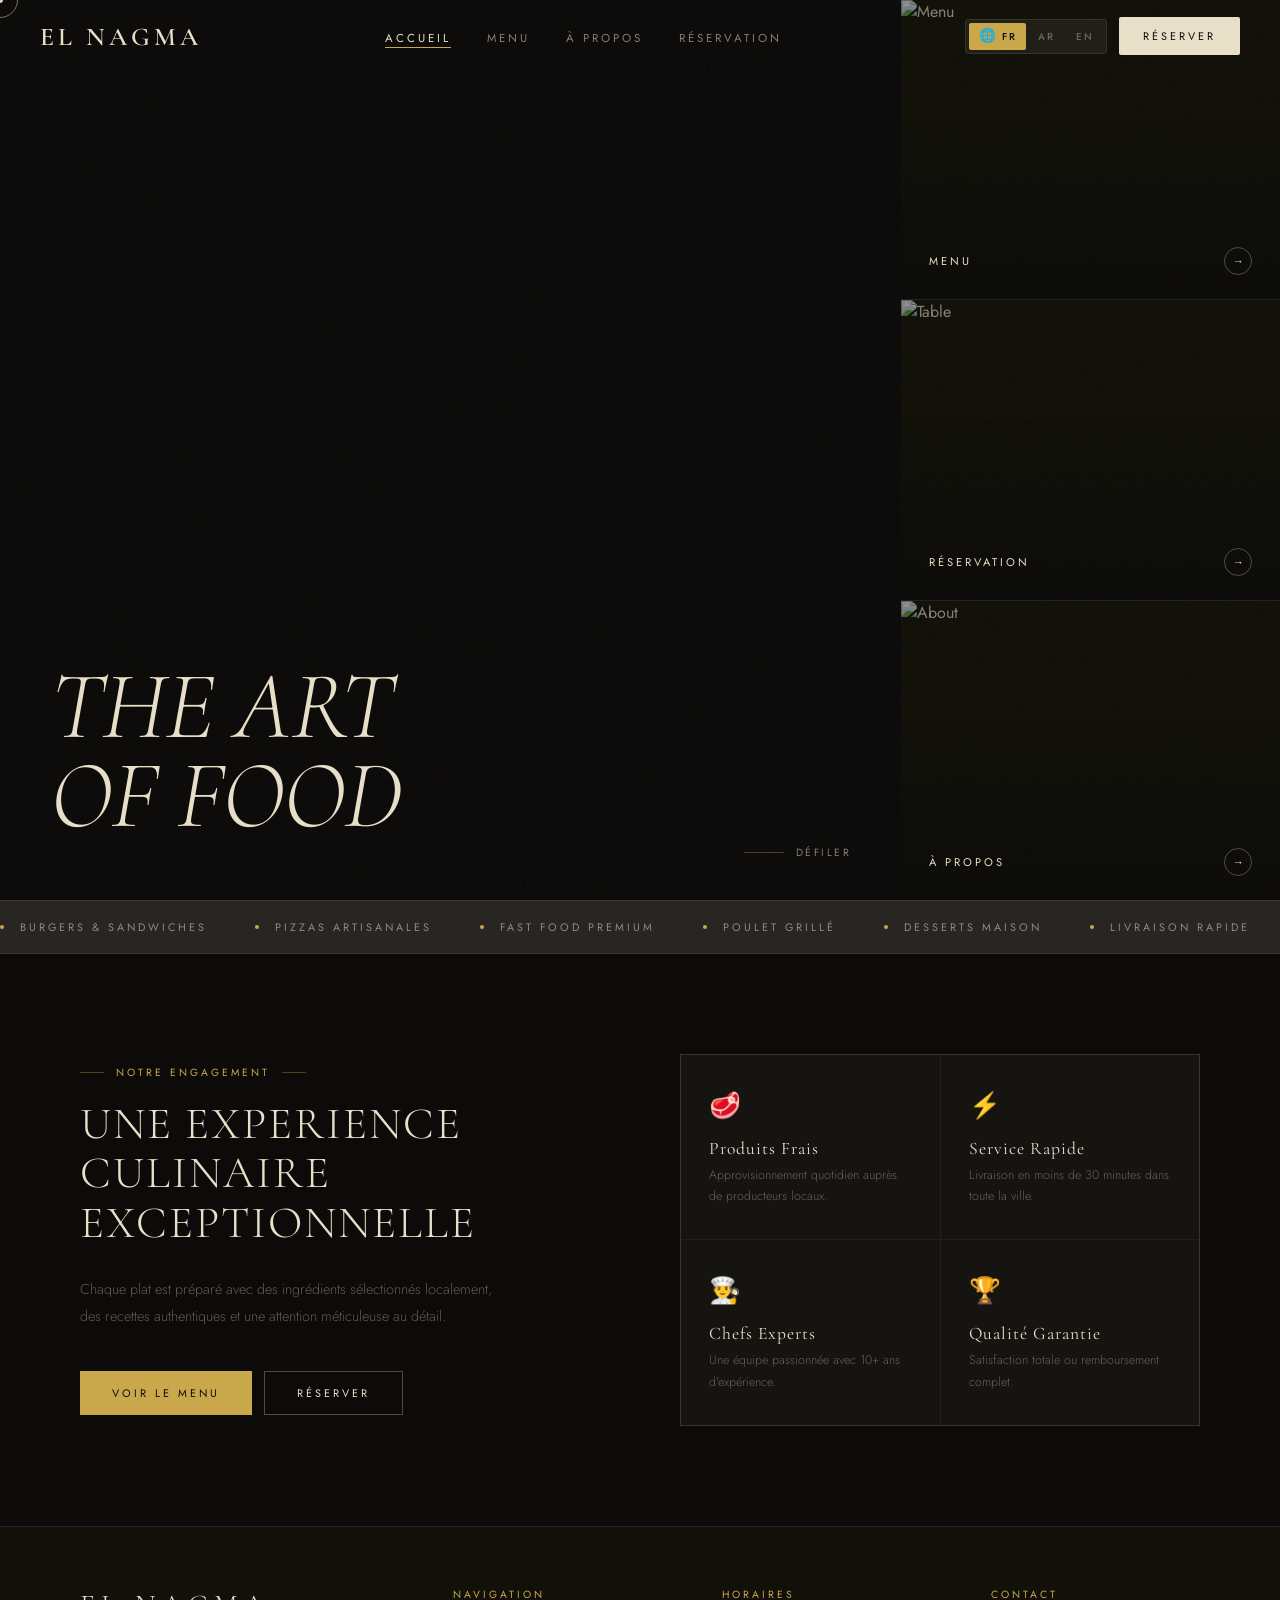
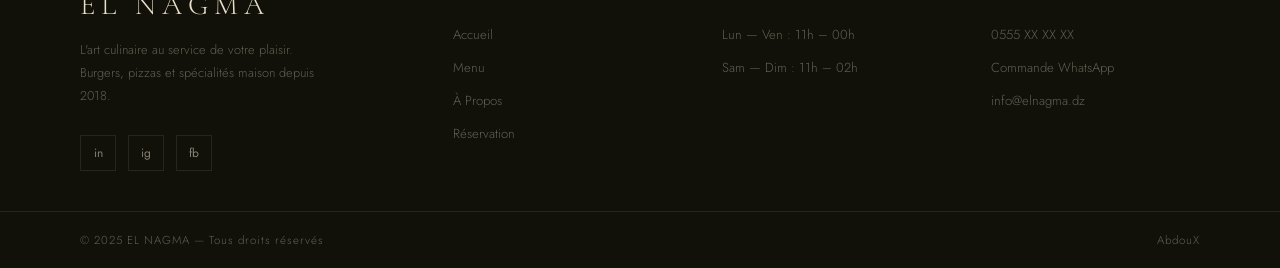
==== index.html @ e93bf267 "update name" ====
<!DOCTYPE html>
<html lang="fr" dir="ltr">
<head>
<meta charset="UTF-8">
<meta name="viewport" content="width=device-width, initial-scale=1.0">
<title>EL NAGMA — Restaurant</title>
<link rel="preconnect" href="https://fonts.googleapis.com">
<link href="https://fonts.googleapis.com/css2?family=Cormorant+Garamond:ital,wght@0,300;0,400;0,600;0,700;1,300;1,400&family=Jost:wght@200;300;400;500&family=Noto+Naskh+Arabic:wght@400;500;600;700&display=swap" rel="stylesheet">
<style>
:root {
  --bg: #0c0b0a;
  --bg2: #111009;
  --card: #161410;
  --cream: #e8dfc8;
  --cream-dim: rgba(232,223,200,0.55);
  --cream-faint: rgba(232,223,200,0.12);
  --gold: #c9a84c;
  --gold-dim: rgba(201,168,76,0.35);
  --gray: rgba(232,223,200,0.38);
  --border: rgba(232,223,200,0.1);
  --font-display: 'Cormorant Garamond', serif;
  --font-body: 'Jost', sans-serif;
  --font-ar: 'Noto Naskh Arabic', serif;
  --nav-h: 72px;
  --ease: cubic-bezier(0.16,1,0.3,1);
}

*, *::before, *::after { box-sizing: border-box; margin: 0; padding: 0; }
html { scroll-behavior: smooth; }
body {
  font-family: var(--font-body);
  background: var(--bg);
  color: var(--cream);
  min-height: 100vh;
  overflow-x: hidden;
  cursor: none;
  transition: font-family 0.2s;
}
body.ar {
  font-family: var(--font-ar);
  direction: rtl;
}
body.ar .nav-logo,
body.ar .home-hero-title,
body.ar .home-features-title,
body.ar .menu-hero-title-overlay,
body.ar .about-hero-title-overlay,
body.ar .reservation-left-title,
body.ar .about-story-full-title,
body.ar .menu-section-title-text,
body.ar .reservation-form-title-text,
body.ar .form-success-title,
body.ar .footer-brand-name { font-family: var(--font-ar); letter-spacing: 0 !important; }
body.ar .home-features-grid,
body.ar .about-story-grid,
body.ar .reservation-info { direction: rtl; }
body.ar .home-hero-title { left: auto; right: 50px; }
body.ar .menu-hero-title-overlay { left: auto; right: 50px; }
body.ar .about-hero-title-overlay { left: auto; right: 50px; }
body.ar .reservation-left-title { left: auto; right: 50px; }
body.ar .home-scroll-indicator { right: auto; left: 50px; }
body.ar .form-submit { align-self: flex-end; }
body.ar .section-label { flex-direction: row-reverse; }
body.ar .nav-links { flex-direction: row-reverse; }
body.ar .footer { direction: rtl; }
body.ar .about-collage-img1 { right: auto; left: 0; }
body.ar .about-collage-img2 { left: auto; right: 0; }
body.ar .menu-item-header { flex-direction: row-reverse; }
body.ar .menu-item-dots { order: 0; }
body.ar input, body.ar select, body.ar textarea { text-align: right; direction: rtl; }
body.ar .form-select { background-position: left 16px center; padding-left: 40px; padding-right: 18px; }
body.ar .home-hero-tile-label { flex-direction: row-reverse; }
body.ar .res-info-item { text-align: right; }
body.ar .footer-col-links { align-items: flex-end; }
body.ar .about-stat { direction: rtl; }

a { text-decoration: none; color: inherit; }
button { cursor: none; font-family: inherit; border: none; background: none; }
img { display: block; max-width: 100%; }
input, select, textarea { font-family: inherit; }

/* ---- CURSOR ---- */
.cursor-ring, .cursor-dot {
  position: fixed; pointer-events: none; z-index: 9999;
  mix-blend-mode: difference;
}
.cursor-dot {
  width: 6px; height: 6px;
  background: var(--cream); border-radius: 50%;
  transform: translate(-50%,-50%);
}
.cursor-ring-el {
  width: 36px; height: 36px;
  border: 1px solid rgba(232,223,200,0.5);
  border-radius: 50%;
  transform: translate(-50%,-50%);
  transition: width .3s var(--ease), height .3s var(--ease);
}

/* ---- NOISE ---- */
body::before {
  content:''; position:fixed; inset:0; pointer-events:none; z-index:1; opacity:.45;
  background-image:url("data:image/svg+xml,%3Csvg viewBox='0 0 256 256' xmlns='http://www.w3.org/2000/svg'%3E%3Cfilter id='n'%3E%3CfeTurbulence type='fractalNoise' baseFrequency='0.9' numOctaves='4' stitchTiles='stitch'/%3E%3C/filter%3E%3Crect width='100%25' height='100%25' filter='url(%23n)' opacity='0.04'/%3E%3C/svg%3E");
}

/* =============================================
   LANGUAGE SWITCHER
============================================= */
.lang-switcher {
  display: flex;
  align-items: center;
  gap: 2px;
  background: rgba(232,223,200,0.07);
  border: 1px solid var(--border);
  border-radius: 4px;
  padding: 3px;
  flex-shrink: 0;
}
.lang-btn {
  font-size: 0.62rem;
  font-weight: 500;
  letter-spacing: 1.5px;
  text-transform: uppercase;
  color: var(--gray);
  padding: 6px 10px;
  border-radius: 2px;
  transition: background 0.2s, color 0.2s;
  cursor: none;
  font-family: var(--font-body) !important;
  display: flex; align-items: center; gap: 5px;
}
.lang-btn.active {
  background: var(--gold);
  color: var(--bg);
}
.lang-btn:hover:not(.active) {
  color: var(--cream);
  background: rgba(232,223,200,0.08);
}
.lang-globe {
  font-size: 0.85rem;
  line-height: 1;
}

/* =============================================
   NAV
============================================= */
.nav {
  position: fixed; top:0; left:0; right:0;
  height: var(--nav-h);
  display: flex; align-items: center; justify-content: space-between;
  padding: 0 40px;
  z-index: 500;
  gap: 16px;
  transition: background .4s, border-color .4s;
}
.nav.scrolled {
  background: rgba(12,11,10,0.96);
  backdrop-filter: blur(20px);
  border-bottom: 1px solid var(--border);
}
.nav-logo {
  font-family: var(--font-display);
  font-size: 1.6rem; font-weight: 600;
  letter-spacing: 4px; text-transform: uppercase;
  color: var(--cream); flex-shrink: 0;
}
.nav-center {
  display: flex; align-items: center;
  gap: 36px; flex: 1; justify-content: center;
}
.nav-links {
  display: flex; align-items: center; gap: 36px;
  list-style: none;
}
.nav-links a {
  font-size: 0.72rem; font-weight: 400;
  letter-spacing: 3px; text-transform: uppercase;
  color: var(--cream-dim);
  transition: color .3s;
  position: relative; padding-bottom: 2px;
}
.nav-links a::after {
  content:''; position:absolute; bottom:0; left:0;
  width:0; height:1px; background:var(--gold);
  transition: width .3s var(--ease);
}
.nav-links a:hover, .nav-links a.active { color: var(--cream); }
.nav-links a:hover::after, .nav-links a.active::after { width: 100%; }
.nav-right { display: flex; align-items: center; gap: 12px; flex-shrink: 0; }
.nav-cta {
  font-size: 0.68rem; font-weight: 400;
  letter-spacing: 3px; text-transform: uppercase;
  color: var(--bg); background: var(--cream);
  padding: 11px 24px; border-radius: 2px;
  transition: background .3s, color .3s;
  white-space: nowrap;
}
.nav-cta:hover { background: var(--gold); color: var(--bg); }
.nav-burger {
  display: none; flex-direction: column; gap: 5px;
  cursor: none; padding: 4px;
}
.nav-burger span {
  display: block; width: 24px; height: 1px;
  background: var(--cream); transition: all .3s var(--ease);
}

/* =============================================
   MENU OVERLAY
============================================= */
.menu-overlay {
  position: fixed; inset: 0;
  background: var(--bg2);
  z-index: 800;
  display: flex; flex-direction: column;
  align-items: center; justify-content: center;
  opacity: 0; pointer-events: none;
  transition: opacity .4s;
}
.menu-overlay.open { opacity: 1; pointer-events: all; }
.menu-overlay-close {
  position: absolute; top: 24px; left: 32px;
  font-size: 0.7rem; letter-spacing: 3px; text-transform: uppercase;
  color: var(--cream-dim); display: flex; align-items: center; gap: 10px;
  cursor: none;
}
body.ar .menu-overlay-close { left: auto; right: 32px; flex-direction: row-reverse; }
.menu-overlay-close::before { content: '✕'; font-size: 1rem; color: var(--cream); }
.overlay-lang-wrap {
  position: absolute; top: 24px; right: 32px;
}
body.ar .overlay-lang-wrap { right: auto; left: 180px; }
.menu-overlay-divider {
  width: 40px; height: 1px;
  background: var(--gold-dim); margin: 20px 0;
}
.menu-overlay-links {
  list-style: none; text-align: center;
  display: flex; flex-direction: column; gap: 4px;
}
.menu-overlay-links a {
  font-family: var(--font-display);
  font-size: clamp(2.2rem, 5vw, 4rem);
  font-weight: 300; letter-spacing: 4px;
  text-transform: uppercase; color: var(--cream-dim);
  transition: color .3s, letter-spacing .3s; display: block; line-height: 1.15;
}
body.ar .menu-overlay-links a { font-family: var(--font-ar); letter-spacing: 0; }
.menu-overlay-links a:hover { color: var(--cream); letter-spacing: 6px; }
body.ar .menu-overlay-links a:hover { letter-spacing: 0; }

/* =============================================
   PAGE SYSTEM
============================================= */
.page { display: none; min-height: 100vh; }
.page.active { display: block; }
.page-transition {
  position: fixed; inset: 0; background: var(--bg);
  z-index: 700; transform: scaleY(0);
  transform-origin: top; pointer-events: none;
}
.page-transition.enter { animation: transIn .4s var(--ease) forwards; }
.page-transition.leave { animation: transOut .4s var(--ease) forwards; }
@keyframes transIn { from{transform:scaleY(0);transform-origin:top} to{transform:scaleY(1);transform-origin:top} }
@keyframes transOut { from{transform:scaleY(1);transform-origin:bottom} to{transform:scaleY(0);transform-origin:bottom} }

/* =============================================
   SHARED
============================================= */
.section-label {
  display: flex; align-items: center; gap: 12px;
  font-size: 0.65rem; letter-spacing: 3px;
  text-transform: uppercase; color: var(--gold);
}
body.ar .section-label { letter-spacing: 0; }
.section-label::before, .section-label::after {
  content: ''; width: 24px; height: 1px; background: var(--gold-dim);
}
.btn-ghost {
  display: inline-block; font-size: 0.68rem; font-weight: 400;
  letter-spacing: 3px; text-transform: uppercase;
  color: var(--cream); padding: 13px 32px;
  border: 1px solid rgba(232,223,200,0.3);
  transition: background .3s, border-color .3s; cursor: none;
}
body.ar .btn-ghost { letter-spacing: 0; }
.btn-ghost:hover { background: rgba(232,223,200,0.07); border-color: rgba(232,223,200,0.6); }
.btn-gold {
  display: inline-block; font-size: 0.68rem; font-weight: 400;
  letter-spacing: 3px; text-transform: uppercase;
  color: var(--bg); padding: 13px 32px;
  background: var(--gold); transition: background .3s; cursor: none;
}
body.ar .btn-gold { letter-spacing: 0; }
.btn-gold:hover { background: #d4b055; }
.menu-diamond {
  width: 8px; height: 8px;
  background: var(--gold-dim); transform: rotate(45deg); flex-shrink: 0;
}
.reveal { opacity:0; transform:translateY(40px); transition:opacity .8s var(--ease), transform .8s var(--ease); }
.reveal.visible { opacity:1; transform:translateY(0); }
.reveal-delay-1 { transition-delay:.1s; }
.reveal-delay-2 { transition-delay:.2s; }

/* =============================================
   HOME
============================================= */
.home-hero {
  display: grid; grid-template-columns: 1fr .42fr;
  min-height: 100vh; overflow: hidden;
}
body.ar .home-hero { direction: rtl; }
.home-hero-left { position: relative; overflow: hidden; }
.home-hero-img {
  width:100%; height:100%; object-fit:cover;
  transform:scale(1.06);
  animation:heroZoom 10s ease-in-out infinite alternate;
}
@keyframes heroZoom { from{transform:scale(1.06)} to{transform:scale(1.12)} }
.home-hero-left-overlay {
  position:absolute; inset:0;
  background:linear-gradient(to right,rgba(12,11,10,.15) 0%,rgba(12,11,10,.55) 100%);
}
body.ar .home-hero-left-overlay {
  background:linear-gradient(to left,rgba(12,11,10,.15) 0%,rgba(12,11,10,.55) 100%);
}
.home-hero-title {
  position:absolute; bottom:60px; left:50px;
  font-family:var(--font-display);
  font-size:clamp(3.5rem,7.5vw,7rem);
  font-weight:300; line-height:.92;
  letter-spacing:-1px; text-transform:uppercase; color:var(--cream);
  font-style:italic;
}
.home-scroll-indicator {
  position:absolute; bottom:40px; right:50px;
  display:flex; align-items:center; gap:12px;
  font-size:.65rem; letter-spacing:2.5px; text-transform:uppercase; color:var(--cream-dim);
}
.home-scroll-line {
  width:40px; height:1px; background:var(--gold-dim);
  position:relative; overflow:hidden;
}
.home-scroll-line::after {
  content:''; position:absolute; left:-100%; top:0;
  width:100%; height:100%; background:var(--gold);
  animation:scrollLine 2s ease-in-out infinite;
}
@keyframes scrollLine { from{left:-100%} to{left:100%} }
.home-hero-right {
  background:var(--bg2);
  display:grid; grid-template-rows:1fr 1fr 1fr;
  gap:1px; background-color:var(--border);
}
.home-hero-tile {
  background:var(--bg2); position:relative; overflow:hidden;
  cursor:none; display:flex; align-items:flex-end; padding:24px 28px;
}
.home-hero-tile img {
  position:absolute; inset:0; width:100%; height:100%; object-fit:cover;
  transition:transform .7s var(--ease), opacity .4s; opacity:.55;
}
.home-hero-tile:hover img { transform:scale(1.07); opacity:.75; }
.home-hero-tile-label {
  position:relative; z-index:2;
  display:flex; align-items:center; justify-content:space-between; width:100%;
}
.home-hero-tile-name {
  font-size:.7rem; font-weight:400; letter-spacing:3px;
  text-transform:uppercase; color:var(--cream);
}
body.ar .home-hero-tile-name { letter-spacing:0; }
.home-hero-tile-arrow {
  width:28px; height:28px; border:1px solid rgba(232,223,200,.3);
  border-radius:50%; display:flex; align-items:center; justify-content:center;
  font-size:.7rem; color:var(--cream); transition:background .3s, border-color .3s;
}
.home-hero-tile:hover .home-hero-tile-arrow { background:var(--gold); border-color:var(--gold); color:var(--bg); }
.home-hero-tile::before {
  content:''; position:absolute; inset:0;
  background:linear-gradient(to top,rgba(12,11,10,.8) 0%,transparent 60%); z-index:1;
}
.marquee-wrap {
  background:var(--cream-faint);
  border-top:1px solid var(--border); border-bottom:1px solid var(--border);
  padding:18px 0; overflow:hidden;
}
.marquee-track {
  display:flex; gap:48px;
  animation:marquee 22s linear infinite; width:max-content;
}
@keyframes marquee { from{transform:translateX(0)} to{transform:translateX(-50%)} }
.marquee-item {
  display:flex; align-items:center; gap:16px;
  font-size:.68rem; letter-spacing:3px; text-transform:uppercase;
  color:var(--cream-dim); white-space:nowrap; flex-shrink:0;
}
body.ar .marquee-item { letter-spacing:0; font-family:var(--font-ar); font-size:.82rem; }
.marquee-dot { width:4px; height:4px; background:var(--gold); border-radius:50%; flex-shrink:0; }
.home-features {
  padding:100px 80px;
  display:grid; grid-template-columns:1fr 1fr;
  gap:80px; align-items:center;
}
.home-features-title {
  font-family:var(--font-display);
  font-size:clamp(2rem,3.5vw,3.2rem); font-weight:300;
  line-height:1.1; text-transform:uppercase; letter-spacing:2px;
  color:var(--cream); margin-bottom:28px;
}
body.ar .home-features-title { font-family:var(--font-ar); letter-spacing:0; line-height:1.4; }
.home-features-desc {
  font-size:.9rem; font-weight:300; line-height:1.9;
  color:var(--gray); margin-bottom:40px; max-width:420px;
}
.home-features-grid {
  display:grid; grid-template-columns:1fr 1fr;
  gap:1px; background:var(--border); border:1px solid var(--border);
}
.feature-item {
  background:var(--card); padding:32px 28px; transition:background .3s;
}
.feature-item:hover { background:#1c1a16; }
.feature-icon { font-size:1.6rem; margin-bottom:14px; }
.feature-title {
  font-family:var(--font-display); font-size:1.1rem; font-weight:400;
  color:var(--cream); margin-bottom:6px; letter-spacing:1px;
}
body.ar .feature-title { font-family:var(--font-ar); letter-spacing:0; }
.feature-desc { font-size:.78rem; color:var(--gray); line-height:1.7; font-weight:300; }
.home-features-visual { position:relative; height:520px; }
.home-features-img-main { width:72%; height:80%; object-fit:cover; border-radius:2px; position:absolute; right:0; top:0; }
.home-features-img-accent { width:52%; height:55%; object-fit:cover; border-radius:2px; position:absolute; left:0; bottom:0; border:4px solid var(--bg); }
body.ar .home-features-img-main { right:auto; left:0; }
body.ar .home-features-img-accent { left:auto; right:0; }
.home-features-badge {
  position:absolute; right:0; bottom:60px;
  background:var(--gold); color:var(--bg); padding:20px 24px; text-align:center;
}
body.ar .home-features-badge { right:auto; left:0; }
.home-features-badge-num { font-family:var(--font-display); font-size:2rem; font-weight:700; display:block; line-height:1; }
.home-features-badge-label { font-size:.65rem; letter-spacing:2px; text-transform:uppercase; margin-top:4px; display:block; }
body.ar .home-features-badge-label { letter-spacing:0; font-family:var(--font-ar); }

/* =============================================
   MENU PAGE
============================================= */
.menu-hero {
  display:grid; grid-template-columns:1fr 1fr;
  min-height:60vh; overflow:hidden;
}
body.ar .menu-hero { direction:rtl; }
.menu-hero-left { position:relative; overflow:hidden; }
.menu-hero-left img { width:100%; height:100%; object-fit:cover; }
.menu-hero-left::after {
  content:''; position:absolute; inset:0;
  background:linear-gradient(to right,transparent 50%,var(--bg) 100%);
}
body.ar .menu-hero-left::after {
  background:linear-gradient(to left,transparent 50%,var(--bg) 100%);
}
.menu-hero-title-overlay {
  position:absolute; bottom:40px; left:50px;
  font-family:var(--font-display); font-size:clamp(3rem,6vw,5.5rem);
  font-weight:300; text-transform:uppercase; letter-spacing:2px; color:var(--cream); line-height:.9;
}
.menu-hero-right { background:var(--bg); display:flex; align-items:flex-end; padding:60px; }
.menu-hero-right-content { max-width:380px; }
.menu-hero-desc { font-size:.88rem; font-weight:300; line-height:1.9; color:var(--gray); margin-bottom:28px; }
.menu-cats {
  display:flex; gap:4px; padding:0 80px;
  margin-top:60px; border-bottom:1px solid var(--border);
}
body.ar .menu-cats { flex-direction:row-reverse; }
.menu-cat-btn {
  font-size:.7rem; font-weight:400; letter-spacing:3px; text-transform:uppercase;
  color:var(--gray); padding:14px 24px; border-bottom:2px solid transparent;
  transition:color .3s, border-color .3s; cursor:none; margin-bottom:-1px;
}
body.ar .menu-cat-btn { letter-spacing:0; }
.menu-cat-btn.active, .menu-cat-btn:hover { color:var(--cream); border-bottom-color:var(--gold); }
.menu-section { padding:60px 80px 80px; }
.menu-section-title { display:flex; align-items:center; gap:20px; margin-bottom:48px; }
.menu-section-title-text {
  font-family:var(--font-display); font-size:clamp(1.8rem,3vw,2.6rem);
  font-weight:300; text-transform:uppercase; letter-spacing:4px; color:var(--cream);
}
body.ar .menu-section-title-text { font-family:var(--font-ar); letter-spacing:0; }
.menu-section-title-line { flex:1; height:1px; background:var(--border); }
.menu-group { display:none; }
.menu-group.active { display:block; }
.menu-items-grid {
  display:grid; grid-template-columns:1fr 1fr;
  gap:1px; background:var(--border); border:1px solid var(--border);
}
.menu-item {
  background:var(--card); padding:28px 32px;
  display:flex; gap:20px; align-items:flex-start; transition:background .3s; cursor:none;
}
body.ar .menu-item { flex-direction:row-reverse; }
.menu-item:hover { background:#181612; }
.menu-item-img { width:80px; height:70px; object-fit:cover; border-radius:2px; flex-shrink:0; }
.menu-item-body { flex:1; }
.menu-item-header { display:flex; align-items:baseline; justify-content:space-between; gap:12px; margin-bottom:8px; }
.menu-item-name { font-family:var(--font-display); font-size:1.05rem; font-weight:400; letter-spacing:1px; color:var(--cream); text-transform:uppercase; }
body.ar .menu-item-name { font-family:var(--font-ar); letter-spacing:0; text-transform:none; }
.menu-item-dots { flex:1; border-bottom:1px dotted rgba(232,223,200,.2); margin-bottom:3px; }
.menu-item-price { font-family:var(--font-display); font-size:1.1rem; font-weight:600; color:var(--gold); white-space:nowrap; }
.menu-item-desc { font-size:.78rem; font-weight:300; line-height:1.65; color:var(--gray); }
.menu-item-badge { display:inline-block; font-size:.6rem; letter-spacing:2px; text-transform:uppercase; padding:3px 8px; border:1px solid var(--gold-dim); color:var(--gold); margin-top:8px; }
body.ar .menu-item-badge { letter-spacing:0; }

/* =============================================
   ABOUT PAGE
============================================= */
.about-hero { display:grid; grid-template-columns:1fr 1fr; min-height:100vh; overflow:hidden; }
body.ar .about-hero { direction:rtl; }
.about-hero-left { position:relative; overflow:hidden; }
.about-hero-left img { width:100%; height:100%; object-fit:cover; }
.about-hero-left::after {
  content:''; position:absolute; inset:0;
  background:linear-gradient(to right,transparent 40%,var(--bg) 100%);
}
body.ar .about-hero-left::after { background:linear-gradient(to left,transparent 40%,var(--bg) 100%); }
.about-hero-title-overlay { position:absolute; bottom:60px; left:50px; font-family:var(--font-display); font-size:clamp(3.5rem,7vw,6rem); font-weight:300; text-transform:uppercase; letter-spacing:2px; color:var(--cream); line-height:.9; }
.about-hero-right { background:var(--bg2); padding:120px 60px 60px; display:flex; flex-direction:column; gap:40px; }
.about-tagline { font-family:var(--font-display); font-size:clamp(1.4rem,2.5vw,2rem); font-weight:300; line-height:1.3; letter-spacing:1px; color:var(--cream); font-style:italic; }
body.ar .about-tagline { font-family:var(--font-ar); letter-spacing:0; font-style:normal; }
.about-blocks-grid { display:grid; grid-template-columns:1fr 1fr 1fr; gap:1px; background:var(--border); border:1px solid var(--border); }
.about-stat { background:var(--card); padding:28px 24px; text-align:center; }
.about-stat-num { font-family:var(--font-display); font-size:2.2rem; font-weight:700; color:var(--gold); display:block; line-height:1; margin-bottom:8px; }
.about-stat-label { font-size:.65rem; letter-spacing:2.5px; text-transform:uppercase; color:var(--gray); }
body.ar .about-stat-label { letter-spacing:0; }
.about-story-grid { display:grid; grid-template-columns:1fr 1fr; gap:1px; background:var(--border); border:1px solid var(--border); }
.about-story-card { background:var(--card); padding:28px; }
.about-story-icon { font-size:1.5rem; margin-bottom:12px; }
.about-story-title { font-family:var(--font-display); font-size:1rem; font-weight:400; letter-spacing:2px; text-transform:uppercase; color:var(--cream); margin-bottom:8px; }
body.ar .about-story-title { font-family:var(--font-ar); letter-spacing:0; text-transform:none; }
.about-story-text { font-size:.78rem; font-weight:300; line-height:1.7; color:var(--gray); }
.about-bottom { padding:80px; display:grid; grid-template-columns:1fr 1fr; gap:80px; align-items:center; background:var(--bg2); border-top:1px solid var(--border); }
body.ar .about-bottom { direction:rtl; }
.about-story-full-title { font-family:var(--font-display); font-size:clamp(1.8rem,3vw,2.8rem); font-weight:300; text-transform:uppercase; letter-spacing:3px; color:var(--cream); margin-bottom:28px; line-height:1.1; }
body.ar .about-story-full-title { font-family:var(--font-ar); letter-spacing:0; line-height:1.4; }
.about-story-full-text { font-size:.88rem; font-weight:300; line-height:1.95; color:var(--gray); margin-bottom:20px; }
.about-images-collage { position:relative; height:480px; }
.about-collage-img1 { width:70%; height:65%; object-fit:cover; position:absolute; top:0; right:0; border-radius:2px; }
.about-collage-img2 { width:58%; height:55%; object-fit:cover; position:absolute; bottom:0; left:0; border:4px solid var(--bg2); border-radius:2px; }
.about-award { position:absolute; top:50%; left:55%; transform:translate(-50%,-50%); background:var(--bg2); border:1px solid var(--border); padding:20px; text-align:center; width:120px; }
.about-award-icon { font-size:1.5rem; display:block; margin-bottom:6px; }
.about-award-text { font-size:.6rem; letter-spacing:1.5px; text-transform:uppercase; color:var(--gold); line-height:1.5; }

/* =============================================
   RESERVATION PAGE
============================================= */
.reservation-wrap { display:grid; grid-template-columns:1fr 1fr; min-height:100vh; overflow:hidden; }
body.ar .reservation-wrap { direction:rtl; }
.reservation-left { position:relative; overflow:hidden; }
.reservation-left img { width:100%; height:100%; object-fit:cover; filter:brightness(.65); }
.reservation-left::after { content:''; position:absolute; inset:0; background:linear-gradient(to right,transparent 40%,var(--bg) 100%); }
body.ar .reservation-left::after { background:linear-gradient(to left,transparent 40%,var(--bg) 100%); }
.reservation-left-title { position:absolute; bottom:60px; left:50px; font-family:var(--font-display); font-size:clamp(3rem,6vw,5.5rem); font-weight:300; text-transform:uppercase; letter-spacing:2px; color:var(--cream); line-height:.9; }
.reservation-right { background:var(--bg2); padding:120px 70px 60px; display:flex; flex-direction:column; overflow-y:auto; }
.reservation-form-title { display:flex; align-items:center; gap:16px; margin-bottom:12px; }
.reservation-form-title-text { font-family:var(--font-display); font-size:clamp(1.5rem,2.5vw,2rem); font-weight:300; text-transform:uppercase; letter-spacing:4px; color:var(--cream); }
body.ar .reservation-form-title-text { font-family:var(--font-ar); letter-spacing:0; }
.reservation-subtitle { font-size:.83rem; font-weight:300; color:var(--gray); line-height:1.7; margin-bottom:48px; max-width:380px; }
.form-row { display:grid; grid-template-columns:1fr 1fr; gap:16px; margin-bottom:16px; }
.form-row.single { grid-template-columns:1fr; }
.form-group { display:flex; flex-direction:column; gap:8px; }
.form-label { font-size:.65rem; letter-spacing:2.5px; text-transform:uppercase; color:var(--gray); }
body.ar .form-label { letter-spacing:0; }
.form-input { background:transparent; border:1px solid var(--border); color:var(--cream); padding:14px 18px; font-size:.88rem; font-weight:300; outline:none; transition:border-color .3s; border-radius:0; -webkit-appearance:none; }
.form-input:focus { border-color:var(--gold); }
.form-input::placeholder { color:rgba(232,223,200,.25); }
.form-select { background:transparent; border:1px solid var(--border); color:var(--cream); padding:14px 18px; font-size:.88rem; font-weight:300; outline:none; transition:border-color .3s; border-radius:0; -webkit-appearance:none; appearance:none; cursor:none; background-image:url("data:image/svg+xml,%3Csvg xmlns='http://www.w3.org/2000/svg' width='12' height='8' viewBox='0 0 12 8'%3E%3Cpath d='M1 1l5 5 5-5' stroke='rgba(232,223,200,0.4)' stroke-width='1.5' fill='none' stroke-linecap='round'/%3E%3C/svg%3E"); background-repeat:no-repeat; background-position:right 16px center; padding-right:40px; }
.form-select:focus { border-color:var(--gold); }
.form-select option { background:#1a1812; }
.form-submit { margin-top:32px; background:var(--cream); color:var(--bg); font-size:.7rem; font-weight:400; letter-spacing:3px; text-transform:uppercase; padding:18px 40px; cursor:none; transition:background .3s, color .3s; border:1px solid var(--cream); align-self:flex-start; }
body.ar .form-submit { letter-spacing:0; }
.form-submit:hover { background:var(--gold); border-color:var(--gold); color:var(--bg); }
.form-note { margin-top:16px; font-size:.72rem; font-weight:300; color:var(--gray); line-height:1.6; }
.reservation-info { margin-top:48px; padding-top:40px; border-top:1px solid var(--border); display:grid; grid-template-columns:1fr 1fr; gap:28px; }
.res-info-label { font-size:.62rem; letter-spacing:2.5px; text-transform:uppercase; color:var(--gold); margin-bottom:8px; }
body.ar .res-info-label { letter-spacing:0; }
.res-info-val { font-size:.88rem; font-weight:300; color:var(--cream); line-height:1.7; }
.form-success { display:none; flex-direction:column; align-items:center; justify-content:center; text-align:center; padding:60px 40px; flex:1; }
.form-success.show { display:flex; }
.form-success-icon { font-size:3rem; margin-bottom:24px; }
.form-success-title { font-family:var(--font-display); font-size:2rem; font-weight:300; text-transform:uppercase; letter-spacing:3px; color:var(--cream); margin-bottom:12px; }
body.ar .form-success-title { font-family:var(--font-ar); letter-spacing:0; }
.form-success-text { font-size:.85rem; font-weight:300; color:var(--gray); line-height:1.7; }

/* =============================================
   FOOTER
============================================= */
.footer { background:var(--bg2); border-top:1px solid var(--border); padding:60px 80px 40px; display:grid; grid-template-columns:1.5fr 1fr 1fr 1fr; gap:60px; }
body.ar .footer { direction:rtl; }
.footer-brand-name { font-family:var(--font-display); font-size:1.8rem; font-weight:300; letter-spacing:6px; text-transform:uppercase; color:var(--cream); margin-bottom:16px; }
body.ar .footer-brand-name { font-family:var(--font-ar); letter-spacing:0; }
.footer-brand-desc { font-size:.8rem; font-weight:300; line-height:1.8; color:var(--gray); max-width:260px; margin-bottom:28px; }
.footer-social { display:flex; gap:12px; }
body.ar .footer-social { flex-direction:row-reverse; }
.footer-social-link { width:36px; height:36px; border:1px solid var(--border); display:flex; align-items:center; justify-content:center; font-size:.75rem; color:var(--cream-dim); transition:border-color .3s, color .3s; cursor:none; }
.footer-social-link:hover { border-color:var(--gold); color:var(--gold); }
.footer-col-title { font-size:.65rem; letter-spacing:3px; text-transform:uppercase; color:var(--gold); margin-bottom:20px; }
body.ar .footer-col-title { letter-spacing:0; }
.footer-col-links { list-style:none; display:flex; flex-direction:column; gap:10px; }
.footer-col-links a { font-size:.82rem; font-weight:300; color:var(--gray); transition:color .3s; cursor:none; }
.footer-col-links a:hover { color:var(--cream); }
.footer-bottom { padding:20px 80px; background:var(--bg2); border-top:1px solid var(--border); display:flex; justify-content:space-between; align-items:center; }
body.ar .footer-bottom { flex-direction:row-reverse; }
.footer-copy { font-size:.72rem; font-weight:300; color:var(--gray); letter-spacing:1px; }

/* =============================================
   RESPONSIVE
============================================= */
@media(max-width:1024px) {
  .home-hero { grid-template-columns:1fr; }
  .home-hero-right { display:none; }
  .home-features { grid-template-columns:1fr; padding:60px 40px; gap:48px; }
  .home-features-visual { height:350px; }
  .menu-hero { grid-template-columns:1fr; min-height:45vh; }
  .menu-hero-right { display:none; }
  .menu-cats { padding:0 40px; }
  .menu-section { padding:48px 40px 60px; }
  .menu-items-grid { grid-template-columns:1fr; }
  .about-hero { grid-template-columns:1fr; min-height:70vh; }
  .about-hero-right { padding:60px 40px 48px; }
  .about-bottom { grid-template-columns:1fr; padding:60px 40px; gap:48px; }
  .about-images-collage { height:300px; }
  .reservation-wrap { grid-template-columns:1fr; }
  .reservation-left { display:none; }
  .reservation-right { padding:100px 40px 60px; }
  .footer { grid-template-columns:1fr 1fr; gap:40px; padding:60px 40px 40px; }
  .footer-bottom { padding:20px 40px; }
}
@media(max-width:768px) {
  .nav { padding:0 20px; gap:10px; }
  .nav-links { display:none; }
  .nav-cta { display:none; }
  .nav-burger { display:flex; }
  .lang-btn span.lang-label { display:none; }
  .home-hero-title { font-size:clamp(2.5rem,10vw,4rem); left:24px; bottom:40px; }
  body.ar .home-hero-title { left:auto; right:24px; }
  .home-features { padding:48px 24px; }
  .home-features-grid { grid-template-columns:1fr; }
  .menu-cats { padding:0 24px; overflow-x:auto; gap:0; scrollbar-width:none; }
  .menu-cats::-webkit-scrollbar { display:none; }
  .menu-cat-btn { padding:14px 14px; flex-shrink:0; }
  .menu-section { padding:40px 24px 60px; }
  .menu-item { flex-direction:column; }
  body.ar .menu-item { flex-direction:column; }
  .menu-item-img { width:100%; height:160px; }
  .about-bottom { padding:48px 24px; }
  .about-blocks-grid { grid-template-columns:1fr 1fr; }
  .about-story-grid { grid-template-columns:1fr; }
  .reservation-right { padding:90px 24px 48px; }
  .form-row { grid-template-columns:1fr; }
  .reservation-info { grid-template-columns:1fr; }
  .footer { grid-template-columns:1fr; padding:48px 24px 32px; gap:32px; }
  .footer-bottom { padding:16px 24px; flex-direction:column; gap:8px; text-align:center; }
  .about-hero-right { padding:48px 24px 40px; }
  .menu-hero-title-overlay { left:24px; }
  body.ar .menu-hero-title-overlay { left:auto; right:24px; }
  .about-hero-title-overlay { left:24px; }
  body.ar .about-hero-title-overlay { left:auto; right:24px; }
}
</style>
</head>
<body>

<!-- CURSOR -->
<div class="cursor-ring" id="cursorRing" style="top:0;left:0;"><div class="cursor-ring-el" id="ringEl"></div></div>
<div class="cursor-dot" id="cursorDot" style="top:0;left:0;"></div>

<!-- PAGE TRANSITION -->
<div class="page-transition" id="pageTransition"></div>

<!-- MENU OVERLAY -->
<div class="menu-overlay" id="menuOverlay">
  <button class="menu-overlay-close" onclick="closeNav()" data-i18n="close"></button>
  <div class="overlay-lang-wrap">
    <div class="lang-switcher">
      <button class="lang-btn" onclick="setLang('fr')" id="olvFr"><span class="lang-globe">🌐</span><span class="lang-label">FR</span></button>
      <button class="lang-btn" onclick="setLang('ar')" id="olvAr"><span class="lang-label">AR</span></button>
      <button class="lang-btn" onclick="setLang('en')" id="olvEn"><span class="lang-label">EN</span></button>
    </div>
  </div>
  <div class="menu-overlay-divider"></div>
  <ul class="menu-overlay-links">
    <li><a href="#" onclick="navigateTo('home')" data-i18n="nav_home"></a></li>
    <li><a href="#" onclick="navigateTo('menu')" data-i18n="nav_menu"></a></li>
    <li><a href="#" onclick="navigateTo('about')" data-i18n="nav_about"></a></li>
    <li><a href="#" onclick="navigateTo('reservation')" data-i18n="nav_reservation"></a></li>
  </ul>
  <div class="menu-overlay-divider"></div>
</div>

<!-- NAV -->
<nav class="nav" id="mainNav">
  <div class="nav-logo">EL NAGMA</div>
  <div class="nav-center">
    <ul class="nav-links">
      <li><a href="#" onclick="navigateTo('home')" class="active" id="navHome" data-i18n="nav_home"></a></li>
      <li><a href="#" onclick="navigateTo('menu')" id="navMenu" data-i18n="nav_menu"></a></li>
      <li><a href="#" onclick="navigateTo('about')" id="navAbout" data-i18n="nav_about"></a></li>
      <li><a href="#" onclick="navigateTo('reservation')" id="navReservation" data-i18n="nav_reservation"></a></li>
    </ul>
  </div>
  <div class="nav-right">
    <div class="lang-switcher">
      <button class="lang-btn active" onclick="setLang('fr')" id="btnFr"><span class="lang-globe">🌐</span><span class="lang-label">FR</span></button>
      <button class="lang-btn" onclick="setLang('ar')" id="btnAr"><span class="lang-label">AR</span></button>
      <button class="lang-btn" onclick="setLang('en')" id="btnEn"><span class="lang-label">EN</span></button>
    </div>
    <button class="nav-cta" onclick="navigateTo('reservation')" data-i18n="nav_book"></button>
    <button class="nav-burger" id="navBurger" onclick="openNav()">
      <span></span><span></span><span></span>
    </button>
  </div>
</nav>

<!-- ============================================================
     PAGE: HOME
============================================================ -->
<div class="page active" id="page-home">
  <section class="home-hero">
    <div class="home-hero-left">
      <img class="home-hero-img" src="https://images.unsplash.com/photo-1550547660-d9450f859349?w=1200&q=85" alt="Hero Food">
      <div class="home-hero-left-overlay"></div>
      <h1 class="home-hero-title" data-i18n="hero_title"></h1>
      <div class="home-scroll-indicator">
        <div class="home-scroll-line"></div>
        <span data-i18n="hero_scroll"></span>
      </div>
    </div>
    <div class="home-hero-right">
      <div class="home-hero-tile" onclick="navigateTo('menu')">
        <img src="https://images.unsplash.com/photo-1568901346375-23c9450c58cd?w=600&q=80" alt="Menu">
        <div class="home-hero-tile-label">
          <span class="home-hero-tile-name" data-i18n="nav_menu"></span>
          <div class="home-hero-tile-arrow">→</div>
        </div>
      </div>
      <div class="home-hero-tile" onclick="navigateTo('reservation')">
        <img src="https://images.unsplash.com/photo-1414235077428-338989a2e8c0?w=600&q=80" alt="Table">
        <div class="home-hero-tile-label">
          <span class="home-hero-tile-name" data-i18n="nav_reservation"></span>
          <div class="home-hero-tile-arrow">→</div>
        </div>
      </div>
      <div class="home-hero-tile" onclick="navigateTo('about')">
        <img src="https://images.unsplash.com/photo-1555396273-367ea4eb4db5?w=600&q=80" alt="About">
        <div class="home-hero-tile-label">
          <span class="home-hero-tile-name" data-i18n="nav_about"></span>
          <div class="home-hero-tile-arrow">→</div>
        </div>
      </div>
    </div>
  </section>

  <div class="marquee-wrap">
    <div class="marquee-track" id="marqueeTrack"></div>
  </div>

  <section class="home-features">
    <div class="home-features-text reveal">
      <div class="section-label" style="margin-bottom:20px;"><span data-i18n="feat_label"></span></div>
      <h2 class="home-features-title" data-i18n="feat_title"></h2>
      <p class="home-features-desc" data-i18n="feat_desc"></p>
      <div style="display:flex;gap:12px;flex-wrap:wrap;">
        <button class="btn-gold" onclick="navigateTo('menu')" data-i18n="feat_btn_menu"></button>
        <button class="btn-ghost" onclick="navigateTo('reservation')" data-i18n="feat_btn_book"></button>
      </div>
    </div>
    <div class="home-features-grid reveal reveal-delay-1" id="featGrid">
      <div class="feature-item"><div class="feature-icon">🥩</div><div class="feature-title" data-i18n="f1_title"></div><div class="feature-desc" data-i18n="f1_desc"></div></div>
      <div class="feature-item"><div class="feature-icon">⚡</div><div class="feature-title" data-i18n="f2_title"></div><div class="feature-desc" data-i18n="f2_desc"></div></div>
      <div class="feature-item"><div class="feature-icon">👨‍🍳</div><div class="feature-title" data-i18n="f3_title"></div><div class="feature-desc" data-i18n="f3_desc"></div></div>
      <div class="feature-item"><div class="feature-icon">🏆</div><div class="feature-title" data-i18n="f4_title"></div><div class="feature-desc" data-i18n="f4_desc"></div></div>
    </div>
  </section>

  <footer class="footer">
    <div>
      <div class="footer-brand-name">EL NAGMA</div>
      <p class="footer-brand-desc" data-i18n="footer_desc"></p>
      <div class="footer-social">
        <a href="#" class="footer-social-link">in</a>
        <a href="#" class="footer-social-link">ig</a>
        <a href="#" class="footer-social-link">fb</a>
      </div>
    </div>
    <div>
      <div class="footer-col-title" data-i18n="footer_nav"></div>
      <ul class="footer-col-links">
        <li><a href="#" onclick="navigateTo('home')" data-i18n="nav_home"></a></li>
        <li><a href="#" onclick="navigateTo('menu')" data-i18n="nav_menu"></a></li>
        <li><a href="#" onclick="navigateTo('about')" data-i18n="nav_about"></a></li>
        <li><a href="#" onclick="navigateTo('reservation')" data-i18n="nav_reservation"></a></li>
      </ul>
    </div>
    <div>
      <div class="footer-col-title" data-i18n="footer_hours_title"></div>
      <ul class="footer-col-links">
        <li><a href="#" data-i18n="footer_h1"></a></li>
        <li><a href="#" data-i18n="footer_h2"></a></li>
      </ul>
    </div>
    <div>
      <div class="footer-col-title" data-i18n="footer_contact"></div>
      <ul class="footer-col-links">
        <li><a href="#">0555 XX XX XX</a></li>
        <li><a href="#" data-i18n="footer_wa"></a></li>
        <li><a href="#">info@elnagma.dz</a></li>
      </ul>
    </div>
  </footer>
  <div class="footer-bottom">
    <span class="footer-copy" data-i18n="footer_copy"></span>
    <span class="footer-copy">AbdouX</span>
  </div>
</div>

<!-- ============================================================
     PAGE: MENU
============================================================ -->
<div class="page" id="page-menu">
  <section class="menu-hero">
    <div class="menu-hero-left">
      <img src="https://images.unsplash.com/photo-1565299507177-b0ac66763828?w=1000&q=85" alt="Menu">
      <div class="menu-hero-title-overlay" data-i18n="nav_menu"></div>
    </div>
    <div class="menu-hero-right">
      <div class="menu-hero-right-content">
        <div class="section-label" style="margin-bottom:16px;"><span data-i18n="menu_label"></span></div>
        <p class="menu-hero-desc" data-i18n="menu_desc"></p>
        <button class="btn-gold" onclick="navigateTo('reservation')" data-i18n="nav_book"></button>
      </div>
    </div>
  </section>

  <div class="menu-cats" id="menuCats">
    <button class="menu-cat-btn active" onclick="showMenuGroup('burgers',this)" data-i18n="cat_burgers"></button>
    <button class="menu-cat-btn" onclick="showMenuGroup('pizzas',this)" data-i18n="cat_pizzas"></button>
    <button class="menu-cat-btn" onclick="showMenuGroup('sandwiches',this)" data-i18n="cat_sand"></button>
    <button class="menu-cat-btn" onclick="showMenuGroup('poulet',this)" data-i18n="cat_chicken"></button>
    <button class="menu-cat-btn" onclick="showMenuGroup('drinks',this)" data-i18n="cat_drinks"></button>
    <button class="menu-cat-btn" onclick="showMenuGroup('desserts',this)" data-i18n="cat_desserts"></button>
  </div>

  <!-- BURGERS -->
  <div class="menu-section menu-group active" id="group-burgers">
    <div class="menu-section-title"><div class="menu-diamond"></div><span class="menu-section-title-text" data-i18n="cat_burgers"></span><div class="menu-section-title-line"></div><div class="menu-diamond"></div></div>
    <div class="menu-items-grid">
      <div class="menu-item"><img class="menu-item-img" src="https://images.unsplash.com/photo-1568901346375-23c9450c58cd?w=300&q=80" alt="Classic Burger"><div class="menu-item-body"><div class="menu-item-header"><span class="menu-item-name" data-i18n="b1_name"></span><div class="menu-item-dots"></div><span class="menu-item-price">590 DZD</span></div><div class="menu-item-desc" data-i18n="b1_desc"></div><span class="menu-item-badge" data-i18n="badge_best"></span></div></div>
      <div class="menu-item"><img class="menu-item-img" src="https://images.unsplash.com/photo-1586816001966-79b736744398?w=300&q=80" alt="Double Smash"><div class="menu-item-body"><div class="menu-item-header"><span class="menu-item-name" data-i18n="b2_name"></span><div class="menu-item-dots"></div><span class="menu-item-price">890 DZD</span></div><div class="menu-item-desc" data-i18n="b2_desc"></div><span class="menu-item-badge" data-i18n="badge_new"></span></div></div>
      <div class="menu-item"><img class="menu-item-img" src="https://images.unsplash.com/photo-1553979459-d2229ba7433b?w=300&q=80" alt="Crispy"><div class="menu-item-body"><div class="menu-item-header"><span class="menu-item-name" data-i18n="b3_name"></span><div class="menu-item-dots"></div><span class="menu-item-price">680 DZD</span></div><div class="menu-item-desc" data-i18n="b3_desc"></div></div></div>
      <div class="menu-item"><img class="menu-item-img" src="https://images.unsplash.com/photo-1548340748-6d2b7d7da280?w=300&q=80" alt="BBQ"><div class="menu-item-body"><div class="menu-item-header"><span class="menu-item-name" data-i18n="b4_name"></span><div class="menu-item-dots"></div><span class="menu-item-price">750 DZD</span></div><div class="menu-item-desc" data-i18n="b4_desc"></div></div></div>
    </div>
  </div>

  <!-- PIZZAS -->
  <div class="menu-section menu-group" id="group-pizzas">
    <div class="menu-section-title"><div class="menu-diamond"></div><span class="menu-section-title-text" data-i18n="cat_pizzas"></span><div class="menu-section-title-line"></div><div class="menu-diamond"></div></div>
    <div class="menu-items-grid">
      <div class="menu-item"><img class="menu-item-img" src="https://images.unsplash.com/photo-1565299624946-b28f40a0ae38?w=300&q=80" alt="Margherita"><div class="menu-item-body"><div class="menu-item-header"><span class="menu-item-name" data-i18n="p1_name"></span><div class="menu-item-dots"></div><span class="menu-item-price">750 DZD</span></div><div class="menu-item-desc" data-i18n="p1_desc"></div><span class="menu-item-badge" data-i18n="badge_veg"></span></div></div>
      <div class="menu-item"><img class="menu-item-img" src="https://images.unsplash.com/photo-1628840042765-356cda07504e?w=300&q=80" alt="4 Fromages"><div class="menu-item-body"><div class="menu-item-header"><span class="menu-item-name" data-i18n="p2_name"></span><div class="menu-item-dots"></div><span class="menu-item-price">950 DZD</span></div><div class="menu-item-desc" data-i18n="p2_desc"></div><span class="menu-item-badge" data-i18n="badge_pop"></span></div></div>
      <div class="menu-item"><img class="menu-item-img" src="https://images.unsplash.com/photo-1513104890138-7c749659a591?w=300&q=80" alt="Pepperoni"><div class="menu-item-body"><div class="menu-item-header"><span class="menu-item-name" data-i18n="p3_name"></span><div class="menu-item-dots"></div><span class="menu-item-price">900 DZD</span></div><div class="menu-item-desc" data-i18n="p3_desc"></div></div></div>
      <div class="menu-item"><img class="menu-item-img" src="https://images.unsplash.com/photo-1574071318508-1cdbab80d002?w=300&q=80" alt="BBQ Chicken"><div class="menu-item-body"><div class="menu-item-header"><span class="menu-item-name" data-i18n="p4_name"></span><div class="menu-item-dots"></div><span class="menu-item-price">1 050 DZD</span></div><div class="menu-item-desc" data-i18n="p4_desc"></div><span class="menu-item-badge" data-i18n="badge_new"></span></div></div>
    </div>
  </div>

  <!-- SANDWICHES -->
  <div class="menu-section menu-group" id="group-sandwiches">
    <div class="menu-section-title"><div class="menu-diamond"></div><span class="menu-section-title-text" data-i18n="cat_sand"></span><div class="menu-section-title-line"></div><div class="menu-diamond"></div></div>
    <div class="menu-items-grid">
      <div class="menu-item"><img class="menu-item-img" src="https://images.unsplash.com/photo-1528735602780-2552fd46c7af?w=300&q=80" alt="Club"><div class="menu-item-body"><div class="menu-item-header"><span class="menu-item-name" data-i18n="s1_name"></span><div class="menu-item-dots"></div><span class="menu-item-price">520 DZD</span></div><div class="menu-item-desc" data-i18n="s1_desc"></div><span class="menu-item-badge" data-i18n="badge_classic"></span></div></div>
      <div class="menu-item"><img class="menu-item-img" src="https://images.unsplash.com/photo-1639024471283-03518883512d?w=300&q=80" alt="Panini"><div class="menu-item-body"><div class="menu-item-header"><span class="menu-item-name" data-i18n="s2_name"></span><div class="menu-item-dots"></div><span class="menu-item-price">450 DZD</span></div><div class="menu-item-desc" data-i18n="s2_desc"></div></div></div>
      <div class="menu-item"><img class="menu-item-img" src="https://images.unsplash.com/photo-1604909052743-94e838986d24?w=300&q=80" alt="Wrap"><div class="menu-item-body"><div class="menu-item-header"><span class="menu-item-name" data-i18n="s3_name"></span><div class="menu-item-dots"></div><span class="menu-item-price">480 DZD</span></div><div class="menu-item-desc" data-i18n="s3_desc"></div><span class="menu-item-badge" data-i18n="badge_spicy"></span></div></div>
      <div class="menu-item"><img class="menu-item-img" src="https://images.unsplash.com/photo-1567234669003-dce7a7a88821?w=300&q=80" alt="Hot Dog"><div class="menu-item-body"><div class="menu-item-header"><span class="menu-item-name" data-i18n="s4_name"></span><div class="menu-item-dots"></div><span class="menu-item-price">390 DZD</span></div><div class="menu-item-desc" data-i18n="s4_desc"></div></div></div>
    </div>
  </div>

  <!-- POULET -->
  <div class="menu-section menu-group" id="group-poulet">
    <div class="menu-section-title"><div class="menu-diamond"></div><span class="menu-section-title-text" data-i18n="cat_chicken"></span><div class="menu-section-title-line"></div><div class="menu-diamond"></div></div>
    <div class="menu-items-grid">
      <div class="menu-item"><img class="menu-item-img" src="https://images.unsplash.com/photo-1562967914-608f82629710?w=300&q=80" alt="Grillé"><div class="menu-item-body"><div class="menu-item-header"><span class="menu-item-name" data-i18n="c1_name"></span><div class="menu-item-dots"></div><span class="menu-item-price">780 DZD</span></div><div class="menu-item-desc" data-i18n="c1_desc"></div><span class="menu-item-badge" data-i18n="badge_house"></span></div></div>
      <div class="menu-item"><img class="menu-item-img" src="https://images.unsplash.com/photo-1598515214211-89d3c73ae83b?w=300&q=80" alt="Wings"><div class="menu-item-body"><div class="menu-item-header"><span class="menu-item-name" data-i18n="c2_name"></span><div class="menu-item-dots"></div><span class="menu-item-price">650 DZD</span></div><div class="menu-item-desc" data-i18n="c2_desc"></div><span class="menu-item-badge" data-i18n="badge_crispy"></span></div></div>
      <div class="menu-item"><img class="menu-item-img" src="https://images.unsplash.com/photo-1527477396000-e27163b481c2?w=300&q=80" alt="Nuggets"><div class="menu-item-body"><div class="menu-item-header"><span class="menu-item-name" data-i18n="c3_name"></span><div class="menu-item-dots"></div><span class="menu-item-price">490 DZD</span></div><div class="menu-item-desc" data-i18n="c3_desc"></div></div></div>
      <div class="menu-item"><img class="menu-item-img" src="https://images.unsplash.com/photo-1585325701956-60dd9c8553bc?w=300&q=80" alt="Shawarma"><div class="menu-item-body"><div class="menu-item-header"><span class="menu-item-name" data-i18n="c4_name"></span><div class="menu-item-dots"></div><span class="menu-item-price">420 DZD</span></div><div class="menu-item-desc" data-i18n="c4_desc"></div></div></div>
    </div>
  </div>

  <!-- DRINKS -->
  <div class="menu-section menu-group" id="group-drinks">
    <div class="menu-section-title"><div class="menu-diamond"></div><span class="menu-section-title-text" data-i18n="cat_drinks"></span><div class="menu-section-title-line"></div><div class="menu-diamond"></div></div>
    <div class="menu-items-grid">
      <div class="menu-item"><img class="menu-item-img" src="https://images.unsplash.com/photo-1568631928618-bde1a0a20c52?w=300&q=80" alt="Limonade"><div class="menu-item-body"><div class="menu-item-header"><span class="menu-item-name" data-i18n="d1_name"></span><div class="menu-item-dots"></div><span class="menu-item-price">220 DZD</span></div><div class="menu-item-desc" data-i18n="d1_desc"></div><span class="menu-item-badge" data-i18n="badge_house"></span></div></div>
      <div class="menu-item"><img class="menu-item-img" src="https://images.unsplash.com/photo-1544145945-f90425340c7e?w=300&q=80" alt="Milkshake"><div class="menu-item-body"><div class="menu-item-header"><span class="menu-item-name" data-i18n="d2_name"></span><div class="menu-item-dots"></div><span class="menu-item-price">350 DZD</span></div><div class="menu-item-desc" data-i18n="d2_desc"></div></div></div>
      <div class="menu-item"><img class="menu-item-img" src="https://images.unsplash.com/photo-1497534446932-c925b458314e?w=300&q=80" alt="Jus"><div class="menu-item-body"><div class="menu-item-header"><span class="menu-item-name" data-i18n="d3_name"></span><div class="menu-item-dots"></div><span class="menu-item-price">280 DZD</span></div><div class="menu-item-desc" data-i18n="d3_desc"></div><span class="menu-item-badge" data-i18n="badge_natural"></span></div></div>
      <div class="menu-item"><img class="menu-item-img" src="https://images.unsplash.com/photo-1561047029-3000c68339ca?w=300&q=80" alt="Sodas"><div class="menu-item-body"><div class="menu-item-header"><span class="menu-item-name" data-i18n="d4_name"></span><div class="menu-item-dots"></div><span class="menu-item-price">80 DZD</span></div><div class="menu-item-desc" data-i18n="d4_desc"></div></div></div>
    </div>
  </div>

  <!-- DESSERTS -->
  <div class="menu-section menu-group" id="group-desserts">
    <div class="menu-section-title"><div class="menu-diamond"></div><span class="menu-section-title-text" data-i18n="cat_desserts"></span><div class="menu-section-title-line"></div><div class="menu-diamond"></div></div>
    <div class="menu-items-grid">
      <div class="menu-item"><img class="menu-item-img" src="https://images.unsplash.com/photo-1568051243851-f9b136146e97?w=300&q=80" alt="Cheesecake"><div class="menu-item-body"><div class="menu-item-header"><span class="menu-item-name" data-i18n="ds1_name"></span><div class="menu-item-dots"></div><span class="menu-item-price">390 DZD</span></div><div class="menu-item-desc" data-i18n="ds1_desc"></div><span class="menu-item-badge" data-i18n="badge_sig"></span></div></div>
      <div class="menu-item"><img class="menu-item-img" src="https://images.unsplash.com/photo-1606313564200-e75d5e30476c?w=300&q=80" alt="Brownie"><div class="menu-item-body"><div class="menu-item-header"><span class="menu-item-name" data-i18n="ds2_name"></span><div class="menu-item-dots"></div><span class="menu-item-price">280 DZD</span></div><div class="menu-item-desc" data-i18n="ds2_desc"></div></div></div>
      <div class="menu-item"><img class="menu-item-img" src="https://images.unsplash.com/photo-1530610476181-d83430b64dcd?w=300&q=80" alt="Crêpes"><div class="menu-item-body"><div class="menu-item-header"><span class="menu-item-name" data-i18n="ds3_name"></span><div class="menu-item-dots"></div><span class="menu-item-price">320 DZD</span></div><div class="menu-item-desc" data-i18n="ds3_desc"></div></div></div>
      <div class="menu-item"><img class="menu-item-img" src="https://images.unsplash.com/photo-1563805042-7684c019e1cb?w=300&q=80" alt="Glace"><div class="menu-item-body"><div class="menu-item-header"><span class="menu-item-name" data-i18n="ds4_name"></span><div class="menu-item-dots"></div><span class="menu-item-price">250 DZD</span></div><div class="menu-item-desc" data-i18n="ds4_desc"></div></div></div>
    </div>
  </div>

  <footer class="footer">
    <div><div class="footer-brand-name">EL NAGMA</div><p class="footer-brand-desc" data-i18n="footer_desc"></p></div>
    <div><div class="footer-col-title" data-i18n="footer_nav"></div><ul class="footer-col-links"><li><a href="#" onclick="navigateTo('home')" data-i18n="nav_home"></a></li><li><a href="#" onclick="navigateTo('menu')" data-i18n="nav_menu"></a></li><li><a href="#" onclick="navigateTo('about')" data-i18n="nav_about"></a></li><li><a href="#" onclick="navigateTo('reservation')" data-i18n="nav_reservation"></a></li></ul></div>
    <div><div class="footer-col-title" data-i18n="footer_hours_title"></div><ul class="footer-col-links"><li><a href="#" data-i18n="footer_h1"></a></li><li><a href="#" data-i18n="footer_h2"></a></li></ul></div>
    <div><div class="footer-col-title" data-i18n="footer_contact"></div><ul class="footer-col-links"><li><a href="#">0555 XX XX XX</a></li><li><a href="#" data-i18n="footer_wa"></a></li></ul></div>
  </footer>
  <div class="footer-bottom"><span class="footer-copy" data-i18n="footer_copy"></span><span class="footer-copy">AbdouX</span></div>
</div>

<!-- ============================================================
     PAGE: ABOUT
============================================================ -->
<div class="page" id="page-about">
  <section class="about-hero">
    <div class="about-hero-left">
      <img src="https://images.unsplash.com/photo-1555396273-367ea4eb4db5?w=1200&q=85" alt="About">
      <div class="about-hero-title-overlay" data-i18n="nav_about"></div>
    </div>
    <div class="about-hero-right">
      <div class="section-label" style="margin-bottom:20px;"><span data-i18n="about_label"></span></div>
      <p class="about-tagline" data-i18n="about_tagline"></p>
      <div class="about-blocks-grid">
        <div class="about-stat"><span class="about-stat-num">4.9★</span><span class="about-stat-label" data-i18n="stat1"></span></div>
        <div class="about-stat"><span class="about-stat-num">2K+</span><span class="about-stat-label" data-i18n="stat2"></span></div>
        <div class="about-stat"><span class="about-stat-num">7</span><span class="about-stat-label" data-i18n="stat3"></span></div>
        <div class="about-stat"><span class="about-stat-num">30</span><span class="about-stat-label" data-i18n="stat4"></span></div>
      </div>
      <div class="about-story-grid">
        <div class="about-story-card"><div class="about-story-icon">🥩</div><div class="about-story-title" data-i18n="at1_title"></div><div class="about-story-text" data-i18n="at1_text"></div></div>
        <div class="about-story-card"><div class="about-story-icon">👨‍🍳</div><div class="about-story-title" data-i18n="at2_title"></div><div class="about-story-text" data-i18n="at2_text"></div></div>
        <div class="about-story-card"><div class="about-story-icon">🏆</div><div class="about-story-title" data-i18n="at3_title"></div><div class="about-story-text" data-i18n="at3_text"></div></div>
        <div class="about-story-card"><div class="about-story-icon">♻️</div><div class="about-story-title" data-i18n="at4_title"></div><div class="about-story-text" data-i18n="at4_text"></div></div>
      </div>
    </div>
  </section>
  <section class="about-bottom">
    <div class="reveal">
      <div class="section-label" style="margin-bottom:16px;"><span data-i18n="about_mission_label"></span></div>
      <h2 class="about-story-full-title" data-i18n="about_mission_title"></h2>
      <p class="about-story-full-text" data-i18n="about_mission_p1"></p>
      <p class="about-story-full-text" data-i18n="about_mission_p2"></p>
      <div style="display:flex;gap:12px;flex-wrap:wrap;margin-top:32px;">
        <button class="btn-gold" onclick="navigateTo('menu')" data-i18n="feat_btn_menu"></button>
        <button class="btn-ghost" onclick="navigateTo('reservation')" data-i18n="feat_btn_book"></button>
      </div>
    </div>
    <div class="about-images-collage reveal reveal-delay-1">
      <img class="about-collage-img1" src="https://images.unsplash.com/photo-1567521464027-f127ff144326?w=600&q=80" alt="">
      <img class="about-collage-img2" src="https://images.unsplash.com/photo-1414235077428-338989a2e8c0?w=600&q=80" alt="">
      <div class="about-award"><span class="about-award-icon">🏆</span><div class="about-award-text" data-i18n="award_text"></div></div>
    </div>
  </section>
  <footer class="footer">
    <div><div class="footer-brand-name">EL NAGMA</div><p class="footer-brand-desc" data-i18n="footer_desc"></p></div>
    <div><div class="footer-col-title" data-i18n="footer_nav"></div><ul class="footer-col-links"><li><a href="#" onclick="navigateTo('home')" data-i18n="nav_home"></a></li><li><a href="#" onclick="navigateTo('menu')" data-i18n="nav_menu"></a></li><li><a href="#" onclick="navigateTo('about')" data-i18n="nav_about"></a></li><li><a href="#" onclick="navigateTo('reservation')" data-i18n="nav_reservation"></a></li></ul></div>
    <div><div class="footer-col-title" data-i18n="footer_hours_title"></div><ul class="footer-col-links"><li><a href="#" data-i18n="footer_h1"></a></li><li><a href="#" data-i18n="footer_h2"></a></li></ul></div>
    <div><div class="footer-col-title" data-i18n="footer_contact"></div><ul class="footer-col-links"><li><a href="#">0555 XX XX XX</a></li></ul></div>
  </footer>
  <div class="footer-bottom"><span class="footer-copy" data-i18n="footer_copy"></span><span class="footer-copy">AbdouX</span></div>
</div>

<!-- ============================================================
     PAGE: RESERVATION
============================================================ -->
<div class="page" id="page-reservation">
  <div class="reservation-wrap">
    <div class="reservation-left">
      <img src="https://images.unsplash.com/photo-1414235077428-338989a2e8c0?w=1200&q=85" alt="Book Table">
      <div class="reservation-left-title" data-i18n="res_left_title"></div>
    </div>
    <div class="reservation-right">
      <div class="reservation-form-title"><div class="menu-diamond"></div><span class="reservation-form-title-text" data-i18n="nav_reservation"></span><div class="menu-diamond"></div></div>
      <p class="reservation-subtitle" data-i18n="res_subtitle"></p>
      <div id="reservationFormWrap">
        <div class="form-row">
          <div class="form-group"><label class="form-label" data-i18n="res_name"></label><input class="form-input" type="text" id="resName" data-i18n-ph="res_name_ph"></div>
          <div class="form-group"><label class="form-label" data-i18n="res_email"></label><input class="form-input" type="email" id="resEmail" data-i18n-ph="res_email_ph"></div>
        </div>
        <div class="form-row">
          <div class="form-group"><label class="form-label" data-i18n="res_phone"></label><input class="form-input" type="tel" id="resPhone" placeholder="0555 XX XX XX"></div>
          <div class="form-group"><label class="form-label" data-i18n="res_guests"></label>
            <select class="form-select" id="resGuests">
              <option value="" data-i18n-opt="res_guests_ph"></option>
              <option data-i18n-opt="g1"></option>
              <option data-i18n-opt="g2"></option>
              <option data-i18n-opt="g3"></option>
              <option data-i18n-opt="g4"></option>
              <option data-i18n-opt="g5"></option>
              <option data-i18n-opt="g6"></option>
              <option data-i18n-opt="g7"></option>
            </select>
          </div>
        </div>
        <div class="form-row">
          <div class="form-group"><label class="form-label" data-i18n="res_date"></label><input class="form-input" type="date" id="resDate"></div>
          <div class="form-group"><label class="form-label" data-i18n="res_time"></label>
            <select class="form-select" id="resTime">
              <option value="" data-i18n-opt="res_time_ph"></option>
              <option>12:00</option><option>12:30</option><option>13:00</option><option>13:30</option>
              <option>14:00</option><option>19:00</option><option>19:30</option><option>20:00</option>
              <option>20:30</option><option>21:00</option><option>21:30</option><option>22:00</option>
            </select>
          </div>
        </div>
        <div class="form-row single">
          <div class="form-group"><label class="form-label" data-i18n="res_msg"></label><textarea class="form-input" rows="3" id="resMessage" data-i18n-ph="res_msg_ph" style="resize:vertical;"></textarea></div>
        </div>
        <button class="form-submit" onclick="submitReservation()" data-i18n="res_submit"></button>
        <p class="form-note" data-i18n="res_note"></p>
      </div>
      <div class="form-success" id="formSuccess">
        <div class="form-success-icon">✓</div>
        <div class="form-success-title" data-i18n="res_success_title"></div>
        <p class="form-success-text" data-i18n="res_success_text"></p>
        <button class="btn-gold" style="margin-top:28px;" onclick="resetReservation()" data-i18n="res_new"></button>
      </div>
      <div class="reservation-info">
        <div class="res-info-item"><div class="res-info-label" data-i18n="info_addr"></div><div class="res-info-val" data-i18n="info_addr_val"></div></div>
        <div class="res-info-item"><div class="res-info-label" data-i18n="info_phone"></div><div class="res-info-val">0555 XX XX XX<br>WhatsApp</div></div>
        <div class="res-info-item"><div class="res-info-label" data-i18n="info_hours"></div><div class="res-info-val" data-i18n="info_hours_val"></div></div>
        <div class="res-info-item"><div class="res-info-label" data-i18n="info_parking"></div><div class="res-info-val" data-i18n="info_parking_val"></div></div>
      </div>
    </div>
  </div>
</div>

<!-- ============================================================
     JAVASCRIPT — i18n + logic
============================================================ -->
<script>
/* ============================================
   TRANSLATIONS
============================================ */
const T = {
  fr: {
    nav_home:"Accueil", nav_menu:"Menu", nav_about:"À Propos", nav_reservation:"Réservation", nav_book:"Réserver",
    close:"Fermer",
    hero_title:"The Art\nof Food", hero_scroll:"Défiler",
    feat_label:"Notre Engagement", feat_title:"Une Experience\nCulinaire\nExceptionnelle",
    feat_desc:"Chaque plat est préparé avec des ingrédients sélectionnés localement, des recettes authentiques et une attention méticuleuse au détail.",
    feat_btn_menu:"Voir le Menu", feat_btn_book:"Réserver",
    f1_title:"Produits Frais", f1_desc:"Approvisionnement quotidien auprès de producteurs locaux.",
    f2_title:"Service Rapide", f2_desc:"Livraison en moins de 30 minutes dans toute la ville.",
    f3_title:"Chefs Experts", f3_desc:"Une équipe passionnée avec 10+ ans d'expérience.",
    f4_title:"Qualité Garantie", f4_desc:"Satisfaction totale ou remboursement complet.",
    marquee_items:["Burgers & Sandwiches","Pizzas Artisanales","Fast Food Premium","Poulet Grillé","Desserts Maison","Livraison Rapide","Boissons Fraîches","Ingrédients Frais"],
    menu_label:"Notre Carte", menu_desc:"Une sélection soigneuse de plats préparés avec les meilleurs ingrédients.",
    cat_burgers:"Burgers", cat_pizzas:"Pizzas", cat_sand:"Sandwiches", cat_chicken:"Poulet", cat_drinks:"Boissons", cat_desserts:"Desserts",
    badge_best:"⭐ Best Seller", badge_new:"🔥 Nouveau", badge_veg:"🌿 Végétarien", badge_pop:"⭐ Populaire",
    badge_classic:"⭐ Classique", badge_spicy:"🌶️ Épicé", badge_house:"⭐ Maison", badge_crispy:"🔥 Croustillant",
    badge_natural:"🌿 100% Naturel", badge_sig:"⭐ Signature",
    b1_name:"Classic Burger", b1_desc:"Bœuf haché 180g, cheddar fondu, salade, tomate, oignon caramélisé.",
    b2_name:"Double Smash", b2_desc:"Double galette smashée, double cheddar, cornichons, sauce fumée.",
    b3_name:"Crispy Chicken", b3_desc:"Filet de poulet croustillant, coleslaw maison, pickles, sauce ranch.",
    b4_name:"BBQ Smoky", b4_desc:"Bœuf grillé, bacon fumé, oignons frits, sauce BBQ artisanale.",
    p1_name:"Margherita", p1_desc:"Sauce tomate San Marzano, mozzarella fior di latte, basilic frais.",
    p2_name:"4 Fromages", p2_desc:"Mozzarella, gouda, cheddar, ricotta, crème fraîche, poivre noir.",
    p3_name:"Pepperoni", p3_desc:"Double couche de pepperoni, mozzarella filante, sauce épicée.",
    p4_name:"BBQ Chicken", p4_desc:"Poulet grillé, sauce BBQ, oignons rouges, maïs, cheddar.",
    s1_name:"Club Sandwich", s1_desc:"Triple étage, poulet, bacon, œuf, salade, tomate, mayo au citron.",
    s2_name:"Panini Grillé", s2_desc:"Pain ciabatta grillé, mozza, jambon, tomate séchée, basilic, pesto.",
    s3_name:"Wrap Fajita", s3_desc:"Tortilla grillée, poulet épicé, poivrons, oignons, sour cream.",
    s4_name:"Hot Dog Gourmet", s4_desc:"Saucisse grillée, pain brioché, moutarde, ketchup, oignons confits.",
    c1_name:"Poulet Grillé", c1_desc:"Demi-poulet mariné aux épices, grillé à la braise, frites et salade.",
    c2_name:"Wings Épicés", c2_desc:"10 ailes croustillantes, sauce buffalo ou miel-moutarde.",
    c3_name:"Nuggets (12 pcs)", c3_desc:"Filet de poulet pané maison, sauce au choix.",
    c4_name:"Shawarma Poulet", c4_desc:"Galette croustillante, poulet mariné, sauce tahini et sauce blanche.",
    d1_name:"Limonade Fraîche", d1_desc:"Citron pressé, menthe, sucre de canne, eau pétillante ou plate.",
    d2_name:"Milkshake", d2_desc:"Fraise, vanille, chocolat ou caramel — épais et onctueux.",
    d3_name:"Jus Frais", d3_desc:"Orange, mangue, grenade — pressé à la minute, sans sucre ajouté.",
    d4_name:"Eau & Sodas", d4_desc:"Eau minérale, Coca-Cola, Pepsi, 7UP, Fanta, Sprite.",
    ds1_name:"Cheesecake NY", ds1_desc:"Fromage frais, biscuit graham, coulis de fruits rouges.",
    ds2_name:"Brownie Fondant", ds2_desc:"Chocolat noir 70%, noix de pécan, glace vanille, sauce caramel.",
    ds3_name:"Crêpes Nutella", ds3_desc:"Crêpes fines, Nutella, banane, fraises fraîches, chantilly.",
    ds4_name:"Coupe de Glaces", ds4_desc:"3 boules au choix, noisettes, chocolat chaud, chantilly.",
    about_label:"Notre Histoire", about_tagline:'"L\'art de cuisiner, c\'est l\'art de vivre."',
    stat1:"Note Clients", stat2:"Clients Fidèles", stat3:"Ans d'Exp.", stat4:"Min Livraison",
    at1_title:"Produits Frais", at1_text:"Approvisionnement quotidien auprès de producteurs locaux algériens.",
    at2_title:"Chefs Experts", at2_text:"Une équipe de chefs avec plus de 10 ans d'expérience culinaire.",
    at3_title:"Prix & Awards", at3_text:"Meilleur restaurant fast-food d'Alger 2023 selon le guide local.",
    at4_title:"Éco-Responsable", at4_text:"Emballages biodégradables et démarche zéro gaspillage.",
    about_mission_label:"Notre Mission",
    about_mission_title:"Une Cuisine\nAuthentique,\nUne Passion Réelle",
    about_mission_p1:"Fondée en 2018 au cœur d'Alger, EL NAGMA est née d'une conviction simple : la restauration rapide peut être à la fois savoureuse, généreuse et de qualité.",
    about_mission_p2:"Nos chefs s'approvisionnent chaque matin auprès de producteurs locaux pour garantir la fraîcheur absolue. Nos recettes, développées après des centaines de tests, sont le fruit d'un travail minutieux.",
    award_text:"Best Restaurant Alger 2023",
    res_left_title:"BOOK\nA TABLE", res_subtitle:"Réservez votre table chez EL NAGMA et vivez une expérience culinaire inoubliable.",
    res_name:"Nom complet", res_name_ph:"Ahmed Benali",
    res_email:"Email", res_email_ph:"ahmed@gmail.com",
    res_phone:"Téléphone",
    res_guests:"Personnes", res_guests_ph:"Choisir...",
    g1:"1 personne", g2:"2 personnes", g3:"3 personnes", g4:"4 personnes", g5:"5 — 6 personnes", g6:"7 — 10 personnes", g7:"+ de 10 personnes",
    res_date:"Date", res_time:"Heure", res_time_ph:"Choisir...",
    res_msg:"Message (optionnel)", res_msg_ph:"Demande spéciale, allergie, occasion...",
    res_submit:"Confirmer la Réservation",
    res_note:"* Confirmation par WhatsApp sous 30 min. Annulation gratuite jusqu'à 2h avant.",
    res_success_title:"Réservation Envoyée",
    res_success_text:"Merci ! Notre équipe vous confirmera par WhatsApp dans les 30 minutes.",
    res_new:"Nouvelle Réservation",
    info_addr:"Adresse", info_addr_val:"Rue des Martyrs\nAlger Centre, Algérie",
    info_phone:"Téléphone", info_hours:"Horaires", info_hours_val:"Lun–Ven : 11h–00h\nSam–Dim : 11h–02h",
    info_parking:"Parking", info_parking_val:"Gratuit à 100m\ndu restaurant",
    footer_desc:"L'art culinaire au service de votre plaisir. Burgers, pizzas et spécialités maison depuis 2018.",
    footer_nav:"Navigation", footer_hours_title:"Horaires", footer_contact:"Contact",
    footer_h1:"Lun — Ven : 11h – 00h", footer_h2:"Sam — Dim : 11h – 02h",
    footer_wa:"Commande WhatsApp", footer_copy:"© 2025 EL NAGMA — Tous droits réservés",
    wa_msg:"Bonjour EL NAGMA! Je souhaite réserver une table.\n\n• Nom: {name}\n• Tél: {phone}\n• Personnes: {guests}\n• Date: {date}\n• Heure: {time}\n\nMerci!"
  },
  ar: {
    nav_home:"الرئيسية", nav_menu:"القائمة", nav_about:"من نحن", nav_reservation:"حجز طاولة", nav_book:"احجز الآن",
    close:"إغلاق",
    hero_title:"فن\nالطعام", hero_scroll:"تصفّح للأسفل",
    feat_label:"التزامنا", feat_title:"تجربة\nطعام\nاستثنائية",
    feat_desc:"كل طبق يُعدّ بمكونات طازجة مختارة محلياً، بوصفات أصيلة واهتمام دقيق بكل تفصيل.",
    feat_btn_menu:"شاهد القائمة", feat_btn_book:"احجز طاولة",
    f1_title:"منتجات طازجة", f1_desc:"تموين يومي من منتجي المنطقة المحليين.",
    f2_title:"خدمة سريعة", f2_desc:"توصيل في أقل من 30 دقيقة في كل أنحاء المدينة.",
    f3_title:"طهاة متخصصون", f3_desc:"فريق شغوف بخبرة تتجاوز 10 سنوات.",
    f4_title:"جودة مضمونة", f4_desc:"رضا تام أو استرداد كامل للمبلغ.",
    marquee_items:["برغر وسندويشات","بيتزا حرفية","وجبات سريعة فاخرة","دجاج مشوي","حلويات منزلية","توصيل سريع","مشروبات باردة","مكونات طازجة"],
    menu_label:"قائمتنا", menu_desc:"تشكيلة مختارة من الأطباق المحضّرة بأجود المكونات.",
    cat_burgers:"برغر", cat_pizzas:"بيتزا", cat_sand:"سندويشات", cat_chicken:"دجاج", cat_drinks:"مشروبات", cat_desserts:"حلويات",
    badge_best:"⭐ الأكثر طلباً", badge_new:"🔥 جديد", badge_veg:"🌿 نباتي", badge_pop:"⭐ مشهور",
    badge_classic:"⭐ كلاسيكي", badge_spicy:"🌶️ حار", badge_house:"⭐ من المطبخ", badge_crispy:"🔥 مقرمش",
    badge_natural:"🌿 طبيعي 100%", badge_sig:"⭐ مميز",
    b1_name:"برغر كلاسيك", b1_desc:"لحم بقري 180 غ، جبن شيدر، خس، طماطم، بصل مكرمل.",
    b2_name:"دبل سماش", b2_desc:"قرصان مضغوطان، شيدر مضاعف، مخلل، صلصة مدخّنة.",
    b3_name:"كريسبي تشيكن", b3_desc:"فيليه دجاج مقرمش، كولسلو منزلي، مخلل، صلصة رانش.",
    b4_name:"سموكي باربيكيو", b4_desc:"لحم مشوي، لحم مقدد مدخّن، بصل مقلي، صلصة باربيكيو.",
    p1_name:"مارغريتا", p1_desc:"صلصة طماطم سان مارزانو، موزاريلا طازجة، ريحان.",
    p2_name:"أربعة أجبان", p2_desc:"موزاريلا، غودا، شيدر، ريكوتا، قشطة، فلفل أسود.",
    p3_name:"بيبيروني", p3_desc:"طبقة مضاعفة من البيبيروني، موزاريلا ذائبة، صلصة حارة.",
    p4_name:"باربيكيو دجاج", p4_desc:"دجاج مشوي، صلصة باربيكيو، بصل أحمر، ذرة، شيدر.",
    s1_name:"كلوب سندويش", s1_desc:"ثلاث طبقات، دجاج، بيض، خس، طماطم، مايونيز ليمون.",
    s2_name:"بانيني مشوي", s2_desc:"خبز تشياباتا محمص، موزاريلا، جامبون، طماطم مجففة، ريحان.",
    s3_name:"راب فاهيتا", s3_desc:"تورتيلا مشوية، دجاج حار، فلفل، بصل، قشطة.",
    s4_name:"هوت دوج راقي", s4_desc:"سجق مشوي، خبز بريوش، خردل، كاتشب، بصل مكرمل.",
    c1_name:"دجاج مشوي", c1_desc:"نصف دجاجة متبّلة، مشوية على الجمر، تقدّم مع بطاطس وسلطة.",
    c2_name:"وينغز حارة", c2_desc:"10 أجنحة مقرمشة، صلصة بافالو أو عسل خردل.",
    c3_name:"ناغتس (12 قطعة)", c3_desc:"فيليه دجاج مغلف منزلياً، صلصة حسب الاختيار.",
    c4_name:"شاورما دجاج", c4_desc:"خبز مقرمش، دجاج متبّل، صلصة طحينة وصلصة بيضاء.",
    d1_name:"ليمونادة طازجة", d1_desc:"عصير ليمون، نعناع، سكر قصب، مياه فوارة أو عادية.",
    d2_name:"ميلك شيك", d2_desc:"فراولة، فانيليا، شوكولاتة أو كراميل — كثيف وناعم.",
    d3_name:"عصير طازج", d3_desc:"برتقال، مانغو، رمان — يُعصر لحظياً بدون سكر مضاف.",
    d4_name:"مياه ومشروبات", d4_desc:"مياه معدنية، كوكاكولا، بيبسي، سيفن أب، فانتا.",
    ds1_name:"تشيز كيك نيويورك", ds1_desc:"جبن طازج، بسكويت غراهام، صلصة فواكه حمراء.",
    ds2_name:"براوني شوكولاتة", ds2_desc:"شوكولاتة داكنة 70%، مكسرات، آيس كريم فانيليا.",
    ds3_name:"كريب نوتيلا", ds3_desc:"كريب رقيق، نوتيلا، موز، فراولة طازجة، كريمة.",
    ds4_name:"كوب آيس كريم", ds4_desc:"3 كرات حسب الاختيار، شوكولاتة ساخنة، كريمة.",
    about_label:"قصتنا", about_tagline:'"فن الطهي هو فن الحياة."',
    stat1:"تقييم العملاء", stat2:"عميل وفيّ", stat3:"سنوات خبرة", stat4:"دق توصيل",
    at1_title:"منتجات طازجة", at1_text:"تموين يومي من منتجي المنطقة المحليين في الجزائر.",
    at2_title:"طهاة متخصصون", at2_text:"فريق طهاة متحمس بخبرة تتجاوز 10 سنوات.",
    at3_title:"جوائز وتقديرات", at3_text:"أفضل مطعم وجبات سريعة في الجزائر 2023.",
    at4_title:"مسؤولية بيئية", at4_text:"عبوات قابلة للتحلل وسياسة صفر هدر.",
    about_mission_label:"مهمتنا",
    about_mission_title:"مطبخ\nأصيل،\nشغف حقيقي",
    about_mission_p1:"تأسست سافوريا عام 2018 في قلب الجزائر العاصمة من قناعة بسيطة: يمكن للوجبات السريعة أن تكون لذيذة وسخية وذات جودة عالية في آن واحد.",
    about_mission_p2:"يتسوّق طهاتنا كل صباح من منتجي المنطقة لضمان أقصى درجة طزاجة، ووصفاتنا ثمرة مئات التجارب والاختبارات الدقيقة.",
    award_text:"أفضل مطعم الجزائر 2023",
    res_left_title:"احجز\nطاولتك", res_subtitle:"احجز طاولتك في سافوريا وعش تجربة طعام لا تُنسى. فريقنا في خدمتك.",
    res_name:"الاسم الكامل", res_name_ph:"أحمد بن علي",
    res_email:"البريد الإلكتروني", res_email_ph:"ahmed@gmail.com",
    res_phone:"رقم الهاتف",
    res_guests:"عدد الأشخاص", res_guests_ph:"اختر...",
    g1:"1 شخص", g2:"2 أشخاص", g3:"3 أشخاص", g4:"4 أشخاص", g5:"5 — 6 أشخاص", g6:"7 — 10 أشخاص", g7:"أكثر من 10",
    res_date:"التاريخ", res_time:"الوقت", res_time_ph:"اختر...",
    res_msg:"رسالة (اختياري)", res_msg_ph:"طلب خاص، حساسية، مناسبة...",
    res_submit:"تأكيد الحجز",
    res_note:"* تأكيد عبر واتساب خلال 30 دقيقة. إلغاء مجاني قبل ساعتين.",
    res_success_title:"تم إرسال الحجز",
    res_success_text:"شكراً! سيتواصل معك فريقنا عبر واتساب خلال 30 دقيقة.",
    res_new:"حجز جديد",
    info_addr:"العنوان", info_addr_val:"شارع الشهداء\nوسط الجزائر",
    info_phone:"الهاتف", info_hours:"أوقات العمل", info_hours_val:"الإثنين–الجمعة: 11ص–00م\nالسبت–الأحد: 11ص–2ص",
    info_parking:"موقف السيارات", info_parking_val:"مجاني على بُعد\n100م من المطعم",
    footer_desc:"فن الطعام في خدمة متعتك. برغر، بيتزا وتخصصات منزلية منذ 2018.",
    footer_nav:"التنقل", footer_hours_title:"أوقات العمل", footer_contact:"تواصل معنا",
    footer_h1:"الإثنين — الجمعة: 11ص – 00م", footer_h2:"السبت — الأحد: 11ص – 2ص",
    footer_wa:"طلب عبر واتساب", footer_copy:"© 2025 EL NAGMA — جميع الحقوق محفوظة",
    wa_msg:"مرحباً EL NAGMA! أريد حجز طاولة.\n\n• الاسم: {name}\n• الهاتف: {phone}\n• الأشخاص: {guests}\n• التاريخ: {date}\n• الوقت: {time}\n\nشكراً!"
  },
  en: {
    nav_home:"Home", nav_menu:"Menu", nav_about:"About", nav_reservation:"Reservation", nav_book:"Book a Table",
    close:"Close",
    hero_title:"The Art\nof Food", hero_scroll:"Scroll to explore",
    feat_label:"Our Commitment", feat_title:"An Exceptional\nCulinary\nExperience",
    feat_desc:"Every dish is prepared with locally sourced ingredients, authentic recipes and meticulous attention to detail.",
    feat_btn_menu:"View Menu", feat_btn_book:"Book a Table",
    f1_title:"Fresh Products", f1_desc:"Daily sourcing from local producers.",
    f2_title:"Fast Service", f2_desc:"Delivery in under 30 minutes across the city.",
    f3_title:"Expert Chefs", f3_desc:"A passionate team with 10+ years of experience.",
    f4_title:"Quality Guaranteed", f4_desc:"Full satisfaction or complete refund.",
    marquee_items:["Burgers & Sandwiches","Artisan Pizzas","Premium Fast Food","Grilled Chicken","Homemade Desserts","Fast Delivery","Fresh Drinks","Fresh Ingredients"],
    menu_label:"Our Menu", menu_desc:"A curated selection of dishes prepared with the finest ingredients.",
    cat_burgers:"Burgers", cat_pizzas:"Pizzas", cat_sand:"Sandwiches", cat_chicken:"Chicken", cat_drinks:"Drinks", cat_desserts:"Desserts",
    badge_best:"⭐ Best Seller", badge_new:"🔥 New", badge_veg:"🌿 Vegetarian", badge_pop:"⭐ Popular",
    badge_classic:"⭐ Classic", badge_spicy:"🌶️ Spicy", badge_house:"⭐ House Special", badge_crispy:"🔥 Crispy",
    badge_natural:"🌿 100% Natural", badge_sig:"⭐ Signature",
    b1_name:"Classic Burger", b1_desc:"180g ground beef, melted cheddar, lettuce, tomato, caramelised onion.",
    b2_name:"Double Smash", b2_desc:"Double smashed patty, double cheddar, pickles, smoky house sauce.",
    b3_name:"Crispy Chicken", b3_desc:"Crispy chicken fillet, house coleslaw, pickles, spicy ranch sauce.",
    b4_name:"BBQ Smoky", b4_desc:"Grilled beef, smoked bacon, fried onions, artisan BBQ sauce.",
    p1_name:"Margherita", p1_desc:"San Marzano tomato sauce, fior di latte mozzarella, fresh basil.",
    p2_name:"4 Cheeses", p2_desc:"Mozzarella, gouda, cheddar, ricotta, crème fraîche, black pepper.",
    p3_name:"Pepperoni", p3_desc:"Double pepperoni, stretchy mozzarella, spicy sauce, Italian herbs.",
    p4_name:"BBQ Chicken", p4_desc:"Grilled chicken, BBQ sauce, red onion, corn, cheddar.",
    s1_name:"Club Sandwich", s1_desc:"Triple deck, chicken, bacon, egg, lettuce, tomato, lemon mayo.",
    s2_name:"Grilled Panini", s2_desc:"Toasted ciabatta, mozza, ham, sun-dried tomato, basil, pesto.",
    s3_name:"Fajita Wrap", s3_desc:"Grilled tortilla, spicy chicken, peppers, onion, sour cream.",
    s4_name:"Gourmet Hot Dog", s4_desc:"Grilled sausage, brioche bun, mustard, ketchup, candied onions.",
    c1_name:"Grilled Chicken", c1_desc:"Half spice-marinated chicken, charcoal grilled, served with fries.",
    c2_name:"Spicy Wings", c2_desc:"10 crispy wings, buffalo or honey-mustard sauce.",
    c3_name:"Nuggets (12 pcs)", c3_desc:"House-breaded chicken fillet, choice of dipping sauce.",
    c4_name:"Chicken Shawarma", c4_desc:"Crispy flatbread, marinated chicken, tahini and white sauce.",
    d1_name:"Fresh Lemonade", d1_desc:"Pressed lemon, mint, cane sugar, sparkling or still water.",
    d2_name:"Milkshake", d2_desc:"Strawberry, vanilla, chocolate or caramel — thick and creamy.",
    d3_name:"Fresh Juice", d3_desc:"Orange, mango, pomegranate — freshly pressed, no added sugar.",
    d4_name:"Water & Sodas", d4_desc:"Mineral water, Coca-Cola, Pepsi, 7UP, Fanta, Sprite.",
    ds1_name:"NY Cheesecake", ds1_desc:"Cream cheese, graham cracker crust, red berry coulis.",
    ds2_name:"Chocolate Brownie", ds2_desc:"70% dark chocolate, pecans, vanilla ice cream, caramel sauce.",
    ds3_name:"Nutella Crêpes", ds3_desc:"Thin crêpes, Nutella, banana, fresh strawberries, whipped cream.",
    ds4_name:"Ice Cream Sundae", ds4_desc:"3 scoops of your choice, hot chocolate sauce, whipped cream.",
    about_label:"Our Story", about_tagline:'"Where every meal is crafted with passion."',
    stat1:"Client Rating", stat2:"Loyal Clients", stat3:"Years Exp.", stat4:"Min Delivery",
    at1_title:"Fresh Products", at1_text:"Daily sourcing from local Algerian producers.",
    at2_title:"Expert Chefs", at2_text:"A team of passionate chefs with 10+ years of culinary experience.",
    at3_title:"Awards", at3_text:"Best fast-food restaurant in Algiers 2023 according to local guide.",
    at4_title:"Eco-Responsible", at4_text:"Biodegradable packaging and zero-waste policy.",
    about_mission_label:"Our Mission",
    about_mission_title:"Authentic\nCuisine,\nReal Passion",
    about_mission_p1:"Founded in 2018 in the heart of Algiers, EL NAGMA was born from a simple belief: fast food can be simultaneously delicious, generous and high quality.",
    about_mission_p2:"Our chefs source fresh ingredients every morning from local producers to guarantee absolute freshness. Our recipes, developed after hundreds of tests, are the fruit of meticulous work.",
    award_text:"Best Restaurant Algiers 2023",
    res_left_title:"BOOK\nA TABLE", res_subtitle:"Book your table at EL NAGMA and live an unforgettable culinary experience.",
    res_name:"Full Name", res_name_ph:"Ahmed Benali",
    res_email:"Email", res_email_ph:"ahmed@gmail.com",
    res_phone:"Phone Number",
    res_guests:"Guests", res_guests_ph:"Choose...",
    g1:"1 person", g2:"2 people", g3:"3 people", g4:"4 people", g5:"5 — 6 people", g6:"7 — 10 people", g7:"More than 10",
    res_date:"Date", res_time:"Time", res_time_ph:"Choose...",
    res_msg:"Message (optional)", res_msg_ph:"Special request, allergy, occasion...",
    res_submit:"Confirm Reservation",
    res_note:"* Confirmation via WhatsApp within 30 min. Free cancellation up to 2h before.",
    res_success_title:"Reservation Sent",
    res_success_text:"Thank you! Our team will confirm via WhatsApp within 30 minutes.",
    res_new:"New Reservation",
    info_addr:"Address", info_addr_val:"Rue des Martyrs\nAlgiers Centre, Algeria",
    info_phone:"Phone", info_hours:"Opening Hours", info_hours_val:"Mon–Fri: 11am–midnight\nSat–Sun: 11am–2am",
    info_parking:"Parking", info_parking_val:"Free parking 100m\nfrom the restaurant",
    footer_desc:"The art of food at the service of your pleasure. Burgers, pizzas and house specialties since 2018.",
    footer_nav:"Navigation", footer_hours_title:"Opening Hours", footer_contact:"Contact",
    footer_h1:"Mon — Fri : 11am – midnight", footer_h2:"Sat — Sun : 11am – 2am",
    footer_wa:"WhatsApp Order", footer_copy:"© 2025 EL NAGMA — All rights reserved",
    wa_msg:"Hello EL NAGMA! I'd like to book a table.\n\n• Name: {name}\n• Phone: {phone}\n• Guests: {guests}\n• Date: {date}\n• Time: {time}\n\nThank you!"
  }
};

/* ============================================
   I18N ENGINE
============================================ */
let currentLang = 'fr';

function applyLang(lang) {
  const t = T[lang];
  currentLang = lang;

  // html dir + lang
  document.documentElement.lang = lang === 'ar' ? 'ar' : lang === 'en' ? 'en' : 'fr';
  document.documentElement.dir = lang === 'ar' ? 'rtl' : 'ltr';
  document.body.className = lang === 'ar' ? 'ar' : '';

  // data-i18n text nodes
  document.querySelectorAll('[data-i18n]').forEach(el => {
    const key = el.getAttribute('data-i18n');
    if (t[key] !== undefined) el.textContent = t[key].replace(/\\n/g,'\n');
  });

  // placeholders
  document.querySelectorAll('[data-i18n-ph]').forEach(el => {
    const key = el.getAttribute('data-i18n-ph');
    if (t[key] !== undefined) el.placeholder = t[key];
  });

  // select options
  document.querySelectorAll('[data-i18n-opt]').forEach(el => {
    const key = el.getAttribute('data-i18n-opt');
    if (t[key] !== undefined) el.textContent = t[key];
  });

  // marquee
  buildMarquee(t.marquee_items);

  // lang buttons active
  ['fr','ar','en'].forEach(l => {
    const btn = document.getElementById('btn' + l.charAt(0).toUpperCase() + l.slice(1));
    const oblv = document.getElementById('olv' + l.charAt(0).toUpperCase() + l.slice(1));
    if (btn) btn.classList.toggle('active', l === lang);
    if (oblv) oblv.classList.toggle('active', l === lang);
  });

  // hero title line breaks
  document.querySelectorAll('[data-i18n="hero_title"]').forEach(el => {
    el.innerHTML = t.hero_title.replace(/\n/g,'<br>');
  });
  document.querySelectorAll('[data-i18n="about_mission_title"]').forEach(el => {
    el.innerHTML = t.about_mission_title.replace(/\n/g,'<br>');
  });
  document.querySelectorAll('[data-i18n="res_left_title"]').forEach(el => {
    el.innerHTML = t.res_left_title.replace(/\n/g,'<br>');
  });
  document.querySelectorAll('[data-i18n="info_addr_val"]').forEach(el => {
    el.innerHTML = t.info_addr_val.replace(/\n/g,'<br>');
  });
  document.querySelectorAll('[data-i18n="info_hours_val"]').forEach(el => {
    el.innerHTML = t.info_hours_val.replace(/\n/g,'<br>');
  });
  document.querySelectorAll('[data-i18n="info_parking_val"]').forEach(el => {
    el.innerHTML = t.info_parking_val.replace(/\n/g,'<br>');
  });
}

function setLang(lang) {
  applyLang(lang);
}

/* ============================================
   MARQUEE
============================================ */
function buildMarquee(items) {
  const doubled = [...items, ...items];
  const track = document.getElementById('marqueeTrack');
  if (!track) return;
  track.innerHTML = doubled.map(item =>
    `<div class="marquee-item"><span class="marquee-dot"></span><span>${item}</span></div>`
  ).join('');
}

/* ============================================
   CURSOR
============================================ */
const ringEl = document.getElementById('cursorRing');
const dotEl = document.getElementById('cursorDot');
let mx=0,my=0,rx=0,ry=0;
document.addEventListener('mousemove', e => {
  mx=e.clientX; my=e.clientY;
  dotEl.style.cssText = `top:${my}px;left:${mx}px;position:fixed;pointer-events:none;z-index:9999;mix-blend-mode:difference;`;
});
(function animRing(){
  rx += (mx-rx)*0.14; ry += (my-ry)*0.14;
  ringEl.style.cssText = `top:${ry}px;left:${rx}px;position:fixed;pointer-events:none;z-index:9999;mix-blend-mode:difference;`;
  requestAnimationFrame(animRing);
})();

/* ============================================
   NAVIGATION
============================================ */
let currentPage = 'home';

function navigateTo(page) {
  if (page === currentPage) { closeNav(); return; }
  const trans = document.getElementById('pageTransition');
  trans.classList.add('enter');
  setTimeout(() => {
    document.querySelectorAll('.page').forEach(p => p.classList.remove('active'));
    document.getElementById('page-'+page).classList.add('active');
    window.scrollTo(0,0);
    currentPage = page;
    ['home','menu','about','reservation'].forEach(p => {
      const el = document.getElementById('nav'+p.charAt(0).toUpperCase()+p.slice(1));
      if (el) el.classList.toggle('active', p===page);
    });
    trans.classList.remove('enter');
    trans.classList.add('leave');
    setTimeout(()=>trans.classList.remove('leave'), 400);
    initReveals();
  }, 380);
  closeNav();
}

function openNav() { document.getElementById('menuOverlay').classList.add('open'); }
function closeNav() { document.getElementById('menuOverlay').classList.remove('open'); }
window.addEventListener('scroll', () => {
  document.getElementById('mainNav').classList.toggle('scrolled', window.scrollY > 40);
});

/* ============================================
   MENU FILTER
============================================ */
function showMenuGroup(group, btn) {
  document.querySelectorAll('.menu-group').forEach(g=>g.classList.remove('active'));
  document.getElementById('group-'+group).classList.add('active');
  document.querySelectorAll('.menu-cat-btn').forEach(b=>b.classList.remove('active'));
  btn.classList.add('active');
}

/* ============================================
   RESERVATION
============================================ */
function submitReservation() {
  const name    = document.getElementById('resName').value.trim();
  const phone   = document.getElementById('resPhone').value.trim();
  const guests  = document.getElementById('resGuests').value;
  const date    = document.getElementById('resDate').value;
  const time    = document.getElementById('resTime').value;
  if (!name || !phone || !guests || !date || !time) {
    alert(currentLang==='ar' ? 'يرجى ملء جميع الحقول الإلزامية.' : currentLang==='en' ? 'Please fill in all required fields.' : 'Merci de remplir tous les champs obligatoires.');
    return;
  }
  const t = T[currentLang];
  const msg = t.wa_msg.replace('{name}',name).replace('{phone}',phone).replace('{guests}',guests).replace('{date}',date).replace('{time}',time);
  window.open(`https://wa.me/213XXXXXXXXX?text=${encodeURIComponent(msg)}`, '_blank');
  document.getElementById('reservationFormWrap').style.display = 'none';
  document.getElementById('formSuccess').classList.add('show');
}
function resetReservation() {
  document.getElementById('reservationFormWrap').style.display='block';
  document.getElementById('formSuccess').classList.remove('show');
  ['resName','resEmail','resPhone','resMessage'].forEach(id=>document.getElementById(id).value='');
  document.getElementById('resGuests').value='';
  document.getElementById('resDate').value='';
  document.getElementById('resTime').value='';
}

/* ============================================
   SCROLL REVEAL
============================================ */
function initReveals(){
  const obs=new IntersectionObserver((entries)=>{
    entries.forEach(e=>{ if(e.isIntersecting){ e.target.classList.add('visible'); obs.unobserve(e.target); }});
  },{threshold:.1,rootMargin:'0px 0px -60px 0px'});
  document.querySelectorAll('.page.active .reveal').forEach(el=>obs.observe(el));
}

/* ============================================
   INIT
============================================ */
applyLang('fr');
initReveals();
</script>
</body>
</html>
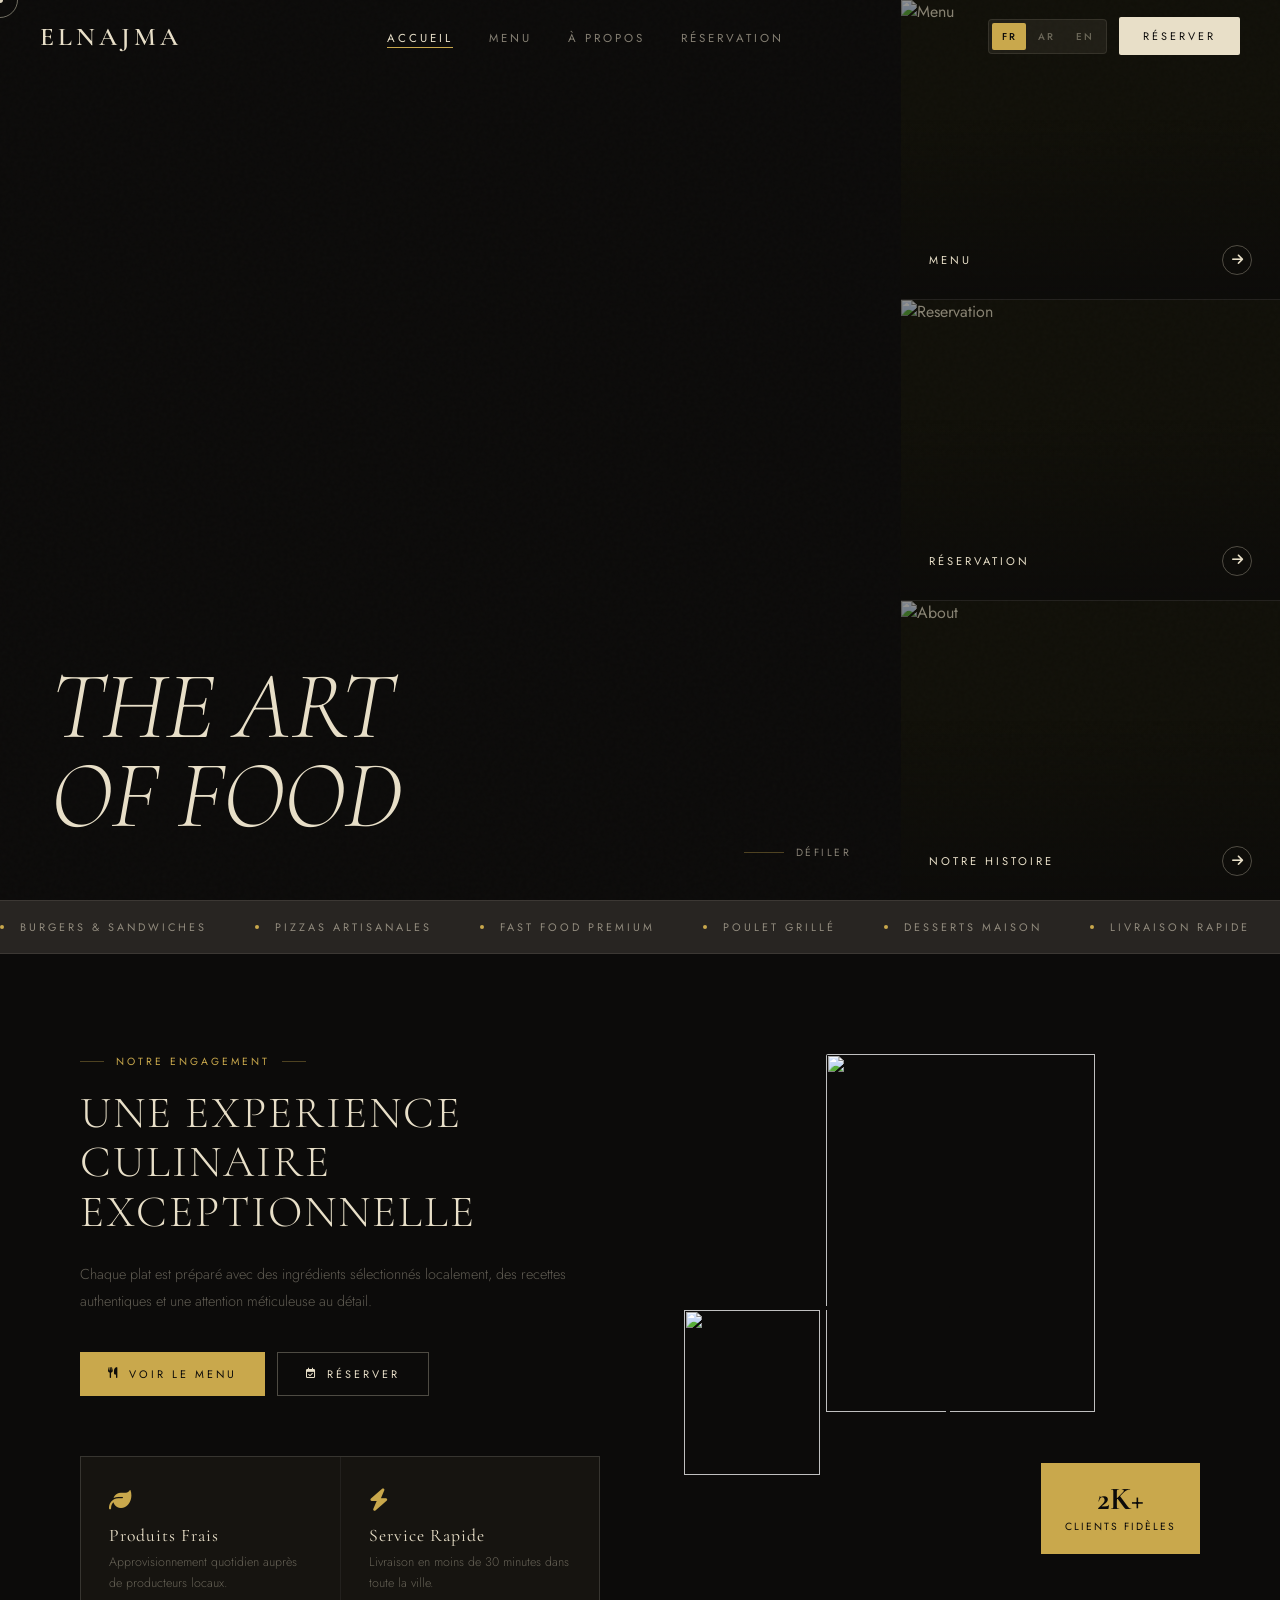
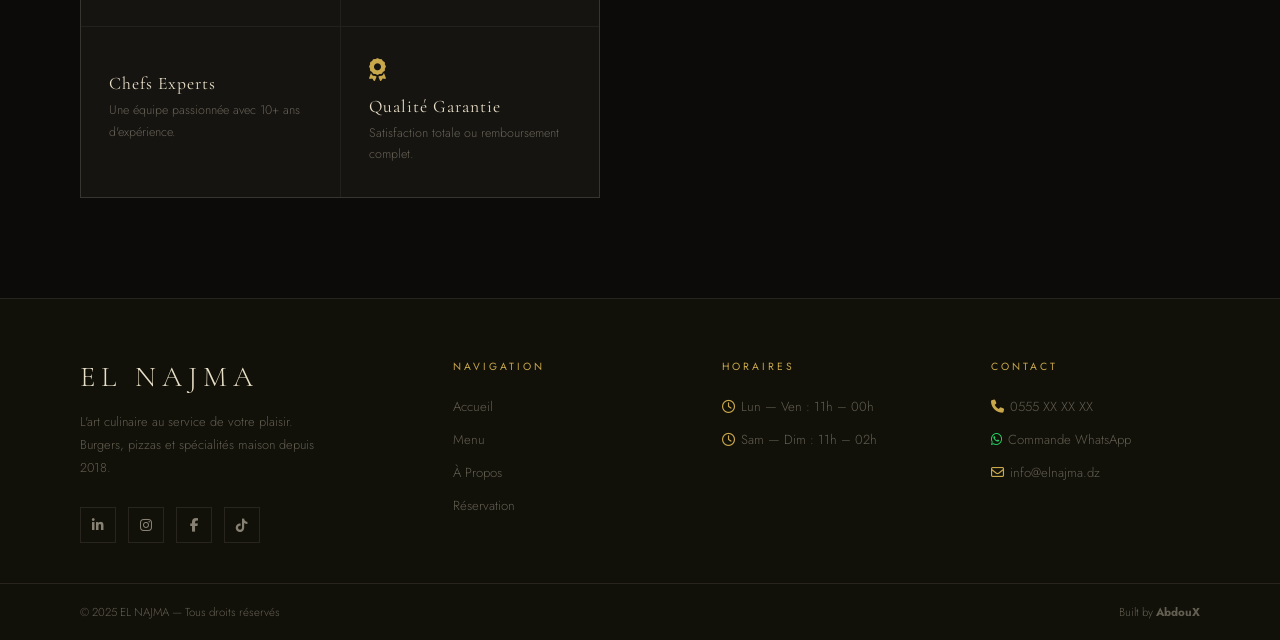
==== commit 931cc411: "update all" ====
--- a/index.html
+++ b/index.html
@@ -1,1460 +1,234 @@
 <!DOCTYPE html>
 <html lang="fr" dir="ltr">
 <head>
-<meta charset="UTF-8">
-<meta name="viewport" content="width=device-width, initial-scale=1.0">
-<title>EL NAGMA — Restaurant</title>
-<link rel="preconnect" href="https://fonts.googleapis.com">
-<link href="https://fonts.googleapis.com/css2?family=Cormorant+Garamond:ital,wght@0,300;0,400;0,600;0,700;1,300;1,400&family=Jost:wght@200;300;400;500&family=Noto+Naskh+Arabic:wght@400;500;600;700&display=swap" rel="stylesheet">
-<style>
-:root {
-  --bg: #0c0b0a;
-  --bg2: #111009;
-  --card: #161410;
-  --cream: #e8dfc8;
-  --cream-dim: rgba(232,223,200,0.55);
-  --cream-faint: rgba(232,223,200,0.12);
-  --gold: #c9a84c;
-  --gold-dim: rgba(201,168,76,0.35);
-  --gray: rgba(232,223,200,0.38);
-  --border: rgba(232,223,200,0.1);
-  --font-display: 'Cormorant Garamond', serif;
-  --font-body: 'Jost', sans-serif;
-  --font-ar: 'Noto Naskh Arabic', serif;
-  --nav-h: 72px;
-  --ease: cubic-bezier(0.16,1,0.3,1);
-}
-
-*, *::before, *::after { box-sizing: border-box; margin: 0; padding: 0; }
-html { scroll-behavior: smooth; }
-body {
-  font-family: var(--font-body);
-  background: var(--bg);
-  color: var(--cream);
-  min-height: 100vh;
-  overflow-x: hidden;
-  cursor: none;
-  transition: font-family 0.2s;
-}
-body.ar {
-  font-family: var(--font-ar);
-  direction: rtl;
-}
-body.ar .nav-logo,
-body.ar .home-hero-title,
-body.ar .home-features-title,
-body.ar .menu-hero-title-overlay,
-body.ar .about-hero-title-overlay,
-body.ar .reservation-left-title,
-body.ar .about-story-full-title,
-body.ar .menu-section-title-text,
-body.ar .reservation-form-title-text,
-body.ar .form-success-title,
-body.ar .footer-brand-name { font-family: var(--font-ar); letter-spacing: 0 !important; }
-body.ar .home-features-grid,
-body.ar .about-story-grid,
-body.ar .reservation-info { direction: rtl; }
-body.ar .home-hero-title { left: auto; right: 50px; }
-body.ar .menu-hero-title-overlay { left: auto; right: 50px; }
-body.ar .about-hero-title-overlay { left: auto; right: 50px; }
-body.ar .reservation-left-title { left: auto; right: 50px; }
-body.ar .home-scroll-indicator { right: auto; left: 50px; }
-body.ar .form-submit { align-self: flex-end; }
-body.ar .section-label { flex-direction: row-reverse; }
-body.ar .nav-links { flex-direction: row-reverse; }
-body.ar .footer { direction: rtl; }
-body.ar .about-collage-img1 { right: auto; left: 0; }
-body.ar .about-collage-img2 { left: auto; right: 0; }
-body.ar .menu-item-header { flex-direction: row-reverse; }
-body.ar .menu-item-dots { order: 0; }
-body.ar input, body.ar select, body.ar textarea { text-align: right; direction: rtl; }
-body.ar .form-select { background-position: left 16px center; padding-left: 40px; padding-right: 18px; }
-body.ar .home-hero-tile-label { flex-direction: row-reverse; }
-body.ar .res-info-item { text-align: right; }
-body.ar .footer-col-links { align-items: flex-end; }
-body.ar .about-stat { direction: rtl; }
-
-a { text-decoration: none; color: inherit; }
-button { cursor: none; font-family: inherit; border: none; background: none; }
-img { display: block; max-width: 100%; }
-input, select, textarea { font-family: inherit; }
-
-/* ---- CURSOR ---- */
-.cursor-ring, .cursor-dot {
-  position: fixed; pointer-events: none; z-index: 9999;
-  mix-blend-mode: difference;
-}
-.cursor-dot {
-  width: 6px; height: 6px;
-  background: var(--cream); border-radius: 50%;
-  transform: translate(-50%,-50%);
-}
-.cursor-ring-el {
-  width: 36px; height: 36px;
-  border: 1px solid rgba(232,223,200,0.5);
-  border-radius: 50%;
-  transform: translate(-50%,-50%);
-  transition: width .3s var(--ease), height .3s var(--ease);
-}
-
-/* ---- NOISE ---- */
-body::before {
-  content:''; position:fixed; inset:0; pointer-events:none; z-index:1; opacity:.45;
-  background-image:url("data:image/svg+xml,%3Csvg viewBox='0 0 256 256' xmlns='http://www.w3.org/2000/svg'%3E%3Cfilter id='n'%3E%3CfeTurbulence type='fractalNoise' baseFrequency='0.9' numOctaves='4' stitchTiles='stitch'/%3E%3C/filter%3E%3Crect width='100%25' height='100%25' filter='url(%23n)' opacity='0.04'/%3E%3C/svg%3E");
-}
-
-/* =============================================
-   LANGUAGE SWITCHER
-============================================= */
-.lang-switcher {
-  display: flex;
-  align-items: center;
-  gap: 2px;
-  background: rgba(232,223,200,0.07);
-  border: 1px solid var(--border);
-  border-radius: 4px;
-  padding: 3px;
-  flex-shrink: 0;
-}
-.lang-btn {
-  font-size: 0.62rem;
-  font-weight: 500;
-  letter-spacing: 1.5px;
-  text-transform: uppercase;
-  color: var(--gray);
-  padding: 6px 10px;
-  border-radius: 2px;
-  transition: background 0.2s, color 0.2s;
-  cursor: none;
-  font-family: var(--font-body) !important;
-  display: flex; align-items: center; gap: 5px;
-}
-.lang-btn.active {
-  background: var(--gold);
-  color: var(--bg);
-}
-.lang-btn:hover:not(.active) {
-  color: var(--cream);
-  background: rgba(232,223,200,0.08);
-}
-.lang-globe {
-  font-size: 0.85rem;
-  line-height: 1;
-}
-
-/* =============================================
-   NAV
-============================================= */
-.nav {
-  position: fixed; top:0; left:0; right:0;
-  height: var(--nav-h);
-  display: flex; align-items: center; justify-content: space-between;
-  padding: 0 40px;
-  z-index: 500;
-  gap: 16px;
-  transition: background .4s, border-color .4s;
-}
-.nav.scrolled {
-  background: rgba(12,11,10,0.96);
-  backdrop-filter: blur(20px);
-  border-bottom: 1px solid var(--border);
-}
-.nav-logo {
-  font-family: var(--font-display);
-  font-size: 1.6rem; font-weight: 600;
-  letter-spacing: 4px; text-transform: uppercase;
-  color: var(--cream); flex-shrink: 0;
-}
-.nav-center {
-  display: flex; align-items: center;
-  gap: 36px; flex: 1; justify-content: center;
-}
-.nav-links {
-  display: flex; align-items: center; gap: 36px;
-  list-style: none;
-}
-.nav-links a {
-  font-size: 0.72rem; font-weight: 400;
-  letter-spacing: 3px; text-transform: uppercase;
-  color: var(--cream-dim);
-  transition: color .3s;
-  position: relative; padding-bottom: 2px;
-}
-.nav-links a::after {
-  content:''; position:absolute; bottom:0; left:0;
-  width:0; height:1px; background:var(--gold);
-  transition: width .3s var(--ease);
-}
-.nav-links a:hover, .nav-links a.active { color: var(--cream); }
-.nav-links a:hover::after, .nav-links a.active::after { width: 100%; }
-.nav-right { display: flex; align-items: center; gap: 12px; flex-shrink: 0; }
-.nav-cta {
-  font-size: 0.68rem; font-weight: 400;
-  letter-spacing: 3px; text-transform: uppercase;
-  color: var(--bg); background: var(--cream);
-  padding: 11px 24px; border-radius: 2px;
-  transition: background .3s, color .3s;
-  white-space: nowrap;
-}
-.nav-cta:hover { background: var(--gold); color: var(--bg); }
-.nav-burger {
-  display: none; flex-direction: column; gap: 5px;
-  cursor: none; padding: 4px;
-}
-.nav-burger span {
-  display: block; width: 24px; height: 1px;
-  background: var(--cream); transition: all .3s var(--ease);
-}
-
-/* =============================================
-   MENU OVERLAY
-============================================= */
-.menu-overlay {
-  position: fixed; inset: 0;
-  background: var(--bg2);
-  z-index: 800;
-  display: flex; flex-direction: column;
-  align-items: center; justify-content: center;
-  opacity: 0; pointer-events: none;
-  transition: opacity .4s;
-}
-.menu-overlay.open { opacity: 1; pointer-events: all; }
-.menu-overlay-close {
-  position: absolute; top: 24px; left: 32px;
-  font-size: 0.7rem; letter-spacing: 3px; text-transform: uppercase;
-  color: var(--cream-dim); display: flex; align-items: center; gap: 10px;
-  cursor: none;
-}
-body.ar .menu-overlay-close { left: auto; right: 32px; flex-direction: row-reverse; }
-.menu-overlay-close::before { content: '✕'; font-size: 1rem; color: var(--cream); }
-.overlay-lang-wrap {
-  position: absolute; top: 24px; right: 32px;
-}
-body.ar .overlay-lang-wrap { right: auto; left: 180px; }
-.menu-overlay-divider {
-  width: 40px; height: 1px;
-  background: var(--gold-dim); margin: 20px 0;
-}
-.menu-overlay-links {
-  list-style: none; text-align: center;
-  display: flex; flex-direction: column; gap: 4px;
-}
-.menu-overlay-links a {
-  font-family: var(--font-display);
-  font-size: clamp(2.2rem, 5vw, 4rem);
-  font-weight: 300; letter-spacing: 4px;
-  text-transform: uppercase; color: var(--cream-dim);
-  transition: color .3s, letter-spacing .3s; display: block; line-height: 1.15;
-}
-body.ar .menu-overlay-links a { font-family: var(--font-ar); letter-spacing: 0; }
-.menu-overlay-links a:hover { color: var(--cream); letter-spacing: 6px; }
-body.ar .menu-overlay-links a:hover { letter-spacing: 0; }
-
-/* =============================================
-   PAGE SYSTEM
-============================================= */
-.page { display: none; min-height: 100vh; }
-.page.active { display: block; }
-.page-transition {
-  position: fixed; inset: 0; background: var(--bg);
-  z-index: 700; transform: scaleY(0);
-  transform-origin: top; pointer-events: none;
-}
-.page-transition.enter { animation: transIn .4s var(--ease) forwards; }
-.page-transition.leave { animation: transOut .4s var(--ease) forwards; }
-@keyframes transIn { from{transform:scaleY(0);transform-origin:top} to{transform:scaleY(1);transform-origin:top} }
-@keyframes transOut { from{transform:scaleY(1);transform-origin:bottom} to{transform:scaleY(0);transform-origin:bottom} }
-
-/* =============================================
-   SHARED
-============================================= */
-.section-label {
-  display: flex; align-items: center; gap: 12px;
-  font-size: 0.65rem; letter-spacing: 3px;
-  text-transform: uppercase; color: var(--gold);
-}
-body.ar .section-label { letter-spacing: 0; }
-.section-label::before, .section-label::after {
-  content: ''; width: 24px; height: 1px; background: var(--gold-dim);
-}
-.btn-ghost {
-  display: inline-block; font-size: 0.68rem; font-weight: 400;
-  letter-spacing: 3px; text-transform: uppercase;
-  color: var(--cream); padding: 13px 32px;
-  border: 1px solid rgba(232,223,200,0.3);
-  transition: background .3s, border-color .3s; cursor: none;
-}
-body.ar .btn-ghost { letter-spacing: 0; }
-.btn-ghost:hover { background: rgba(232,223,200,0.07); border-color: rgba(232,223,200,0.6); }
-.btn-gold {
-  display: inline-block; font-size: 0.68rem; font-weight: 400;
-  letter-spacing: 3px; text-transform: uppercase;
-  color: var(--bg); padding: 13px 32px;
-  background: var(--gold); transition: background .3s; cursor: none;
-}
-body.ar .btn-gold { letter-spacing: 0; }
-.btn-gold:hover { background: #d4b055; }
-.menu-diamond {
-  width: 8px; height: 8px;
-  background: var(--gold-dim); transform: rotate(45deg); flex-shrink: 0;
-}
-.reveal { opacity:0; transform:translateY(40px); transition:opacity .8s var(--ease), transform .8s var(--ease); }
-.reveal.visible { opacity:1; transform:translateY(0); }
-.reveal-delay-1 { transition-delay:.1s; }
-.reveal-delay-2 { transition-delay:.2s; }
-
-/* =============================================
-   HOME
-============================================= */
-.home-hero {
-  display: grid; grid-template-columns: 1fr .42fr;
-  min-height: 100vh; overflow: hidden;
-}
-body.ar .home-hero { direction: rtl; }
-.home-hero-left { position: relative; overflow: hidden; }
-.home-hero-img {
-  width:100%; height:100%; object-fit:cover;
-  transform:scale(1.06);
-  animation:heroZoom 10s ease-in-out infinite alternate;
-}
-@keyframes heroZoom { from{transform:scale(1.06)} to{transform:scale(1.12)} }
-.home-hero-left-overlay {
-  position:absolute; inset:0;
-  background:linear-gradient(to right,rgba(12,11,10,.15) 0%,rgba(12,11,10,.55) 100%);
-}
-body.ar .home-hero-left-overlay {
-  background:linear-gradient(to left,rgba(12,11,10,.15) 0%,rgba(12,11,10,.55) 100%);
-}
-.home-hero-title {
-  position:absolute; bottom:60px; left:50px;
-  font-family:var(--font-display);
-  font-size:clamp(3.5rem,7.5vw,7rem);
-  font-weight:300; line-height:.92;
-  letter-spacing:-1px; text-transform:uppercase; color:var(--cream);
-  font-style:italic;
-}
-.home-scroll-indicator {
-  position:absolute; bottom:40px; right:50px;
-  display:flex; align-items:center; gap:12px;
-  font-size:.65rem; letter-spacing:2.5px; text-transform:uppercase; color:var(--cream-dim);
-}
-.home-scroll-line {
-  width:40px; height:1px; background:var(--gold-dim);
-  position:relative; overflow:hidden;
-}
-.home-scroll-line::after {
-  content:''; position:absolute; left:-100%; top:0;
-  width:100%; height:100%; background:var(--gold);
-  animation:scrollLine 2s ease-in-out infinite;
-}
-@keyframes scrollLine { from{left:-100%} to{left:100%} }
-.home-hero-right {
-  background:var(--bg2);
-  display:grid; grid-template-rows:1fr 1fr 1fr;
-  gap:1px; background-color:var(--border);
-}
-.home-hero-tile {
-  background:var(--bg2); position:relative; overflow:hidden;
-  cursor:none; display:flex; align-items:flex-end; padding:24px 28px;
-}
-.home-hero-tile img {
-  position:absolute; inset:0; width:100%; height:100%; object-fit:cover;
-  transition:transform .7s var(--ease), opacity .4s; opacity:.55;
-}
-.home-hero-tile:hover img { transform:scale(1.07); opacity:.75; }
-.home-hero-tile-label {
-  position:relative; z-index:2;
-  display:flex; align-items:center; justify-content:space-between; width:100%;
-}
-.home-hero-tile-name {
-  font-size:.7rem; font-weight:400; letter-spacing:3px;
-  text-transform:uppercase; color:var(--cream);
-}
-body.ar .home-hero-tile-name { letter-spacing:0; }
-.home-hero-tile-arrow {
-  width:28px; height:28px; border:1px solid rgba(232,223,200,.3);
-  border-radius:50%; display:flex; align-items:center; justify-content:center;
-  font-size:.7rem; color:var(--cream); transition:background .3s, border-color .3s;
-}
-.home-hero-tile:hover .home-hero-tile-arrow { background:var(--gold); border-color:var(--gold); color:var(--bg); }
-.home-hero-tile::before {
-  content:''; position:absolute; inset:0;
-  background:linear-gradient(to top,rgba(12,11,10,.8) 0%,transparent 60%); z-index:1;
-}
-.marquee-wrap {
-  background:var(--cream-faint);
-  border-top:1px solid var(--border); border-bottom:1px solid var(--border);
-  padding:18px 0; overflow:hidden;
-}
-.marquee-track {
-  display:flex; gap:48px;
-  animation:marquee 22s linear infinite; width:max-content;
-}
-@keyframes marquee { from{transform:translateX(0)} to{transform:translateX(-50%)} }
-.marquee-item {
-  display:flex; align-items:center; gap:16px;
-  font-size:.68rem; letter-spacing:3px; text-transform:uppercase;
-  color:var(--cream-dim); white-space:nowrap; flex-shrink:0;
-}
-body.ar .marquee-item { letter-spacing:0; font-family:var(--font-ar); font-size:.82rem; }
-.marquee-dot { width:4px; height:4px; background:var(--gold); border-radius:50%; flex-shrink:0; }
-.home-features {
-  padding:100px 80px;
-  display:grid; grid-template-columns:1fr 1fr;
-  gap:80px; align-items:center;
-}
-.home-features-title {
-  font-family:var(--font-display);
-  font-size:clamp(2rem,3.5vw,3.2rem); font-weight:300;
-  line-height:1.1; text-transform:uppercase; letter-spacing:2px;
-  color:var(--cream); margin-bottom:28px;
-}
-body.ar .home-features-title { font-family:var(--font-ar); letter-spacing:0; line-height:1.4; }
-.home-features-desc {
-  font-size:.9rem; font-weight:300; line-height:1.9;
-  color:var(--gray); margin-bottom:40px; max-width:420px;
-}
-.home-features-grid {
-  display:grid; grid-template-columns:1fr 1fr;
-  gap:1px; background:var(--border); border:1px solid var(--border);
-}
-.feature-item {
-  background:var(--card); padding:32px 28px; transition:background .3s;
-}
-.feature-item:hover { background:#1c1a16; }
-.feature-icon { font-size:1.6rem; margin-bottom:14px; }
-.feature-title {
-  font-family:var(--font-display); font-size:1.1rem; font-weight:400;
-  color:var(--cream); margin-bottom:6px; letter-spacing:1px;
-}
-body.ar .feature-title { font-family:var(--font-ar); letter-spacing:0; }
-.feature-desc { font-size:.78rem; color:var(--gray); line-height:1.7; font-weight:300; }
-.home-features-visual { position:relative; height:520px; }
-.home-features-img-main { width:72%; height:80%; object-fit:cover; border-radius:2px; position:absolute; right:0; top:0; }
-.home-features-img-accent { width:52%; height:55%; object-fit:cover; border-radius:2px; position:absolute; left:0; bottom:0; border:4px solid var(--bg); }
-body.ar .home-features-img-main { right:auto; left:0; }
-body.ar .home-features-img-accent { left:auto; right:0; }
-.home-features-badge {
-  position:absolute; right:0; bottom:60px;
-  background:var(--gold); color:var(--bg); padding:20px 24px; text-align:center;
-}
-body.ar .home-features-badge { right:auto; left:0; }
-.home-features-badge-num { font-family:var(--font-display); font-size:2rem; font-weight:700; display:block; line-height:1; }
-.home-features-badge-label { font-size:.65rem; letter-spacing:2px; text-transform:uppercase; margin-top:4px; display:block; }
-body.ar .home-features-badge-label { letter-spacing:0; font-family:var(--font-ar); }
-
-/* =============================================
-   MENU PAGE
-============================================= */
-.menu-hero {
-  display:grid; grid-template-columns:1fr 1fr;
-  min-height:60vh; overflow:hidden;
-}
-body.ar .menu-hero { direction:rtl; }
-.menu-hero-left { position:relative; overflow:hidden; }
-.menu-hero-left img { width:100%; height:100%; object-fit:cover; }
-.menu-hero-left::after {
-  content:''; position:absolute; inset:0;
-  background:linear-gradient(to right,transparent 50%,var(--bg) 100%);
-}
-body.ar .menu-hero-left::after {
-  background:linear-gradient(to left,transparent 50%,var(--bg) 100%);
-}
-.menu-hero-title-overlay {
-  position:absolute; bottom:40px; left:50px;
-  font-family:var(--font-display); font-size:clamp(3rem,6vw,5.5rem);
-  font-weight:300; text-transform:uppercase; letter-spacing:2px; color:var(--cream); line-height:.9;
-}
-.menu-hero-right { background:var(--bg); display:flex; align-items:flex-end; padding:60px; }
-.menu-hero-right-content { max-width:380px; }
-.menu-hero-desc { font-size:.88rem; font-weight:300; line-height:1.9; color:var(--gray); margin-bottom:28px; }
-.menu-cats {
-  display:flex; gap:4px; padding:0 80px;
-  margin-top:60px; border-bottom:1px solid var(--border);
-}
-body.ar .menu-cats { flex-direction:row-reverse; }
-.menu-cat-btn {
-  font-size:.7rem; font-weight:400; letter-spacing:3px; text-transform:uppercase;
-  color:var(--gray); padding:14px 24px; border-bottom:2px solid transparent;
-  transition:color .3s, border-color .3s; cursor:none; margin-bottom:-1px;
-}
-body.ar .menu-cat-btn { letter-spacing:0; }
-.menu-cat-btn.active, .menu-cat-btn:hover { color:var(--cream); border-bottom-color:var(--gold); }
-.menu-section { padding:60px 80px 80px; }
-.menu-section-title { display:flex; align-items:center; gap:20px; margin-bottom:48px; }
-.menu-section-title-text {
-  font-family:var(--font-display); font-size:clamp(1.8rem,3vw,2.6rem);
-  font-weight:300; text-transform:uppercase; letter-spacing:4px; color:var(--cream);
-}
-body.ar .menu-section-title-text { font-family:var(--font-ar); letter-spacing:0; }
-.menu-section-title-line { flex:1; height:1px; background:var(--border); }
-.menu-group { display:none; }
-.menu-group.active { display:block; }
-.menu-items-grid {
-  display:grid; grid-template-columns:1fr 1fr;
-  gap:1px; background:var(--border); border:1px solid var(--border);
-}
-.menu-item {
-  background:var(--card); padding:28px 32px;
-  display:flex; gap:20px; align-items:flex-start; transition:background .3s; cursor:none;
-}
-body.ar .menu-item { flex-direction:row-reverse; }
-.menu-item:hover { background:#181612; }
-.menu-item-img { width:80px; height:70px; object-fit:cover; border-radius:2px; flex-shrink:0; }
-.menu-item-body { flex:1; }
-.menu-item-header { display:flex; align-items:baseline; justify-content:space-between; gap:12px; margin-bottom:8px; }
-.menu-item-name { font-family:var(--font-display); font-size:1.05rem; font-weight:400; letter-spacing:1px; color:var(--cream); text-transform:uppercase; }
-body.ar .menu-item-name { font-family:var(--font-ar); letter-spacing:0; text-transform:none; }
-.menu-item-dots { flex:1; border-bottom:1px dotted rgba(232,223,200,.2); margin-bottom:3px; }
-.menu-item-price { font-family:var(--font-display); font-size:1.1rem; font-weight:600; color:var(--gold); white-space:nowrap; }
-.menu-item-desc { font-size:.78rem; font-weight:300; line-height:1.65; color:var(--gray); }
-.menu-item-badge { display:inline-block; font-size:.6rem; letter-spacing:2px; text-transform:uppercase; padding:3px 8px; border:1px solid var(--gold-dim); color:var(--gold); margin-top:8px; }
-body.ar .menu-item-badge { letter-spacing:0; }
-
-/* =============================================
-   ABOUT PAGE
-============================================= */
-.about-hero { display:grid; grid-template-columns:1fr 1fr; min-height:100vh; overflow:hidden; }
-body.ar .about-hero { direction:rtl; }
-.about-hero-left { position:relative; overflow:hidden; }
-.about-hero-left img { width:100%; height:100%; object-fit:cover; }
-.about-hero-left::after {
-  content:''; position:absolute; inset:0;
-  background:linear-gradient(to right,transparent 40%,var(--bg) 100%);
-}
-body.ar .about-hero-left::after { background:linear-gradient(to left,transparent 40%,var(--bg) 100%); }
-.about-hero-title-overlay { position:absolute; bottom:60px; left:50px; font-family:var(--font-display); font-size:clamp(3.5rem,7vw,6rem); font-weight:300; text-transform:uppercase; letter-spacing:2px; color:var(--cream); line-height:.9; }
-.about-hero-right { background:var(--bg2); padding:120px 60px 60px; display:flex; flex-direction:column; gap:40px; }
-.about-tagline { font-family:var(--font-display); font-size:clamp(1.4rem,2.5vw,2rem); font-weight:300; line-height:1.3; letter-spacing:1px; color:var(--cream); font-style:italic; }
-body.ar .about-tagline { font-family:var(--font-ar); letter-spacing:0; font-style:normal; }
-.about-blocks-grid { display:grid; grid-template-columns:1fr 1fr 1fr; gap:1px; background:var(--border); border:1px solid var(--border); }
-.about-stat { background:var(--card); padding:28px 24px; text-align:center; }
-.about-stat-num { font-family:var(--font-display); font-size:2.2rem; font-weight:700; color:var(--gold); display:block; line-height:1; margin-bottom:8px; }
-.about-stat-label { font-size:.65rem; letter-spacing:2.5px; text-transform:uppercase; color:var(--gray); }
-body.ar .about-stat-label { letter-spacing:0; }
-.about-story-grid { display:grid; grid-template-columns:1fr 1fr; gap:1px; background:var(--border); border:1px solid var(--border); }
-.about-story-card { background:var(--card); padding:28px; }
-.about-story-icon { font-size:1.5rem; margin-bottom:12px; }
-.about-story-title { font-family:var(--font-display); font-size:1rem; font-weight:400; letter-spacing:2px; text-transform:uppercase; color:var(--cream); margin-bottom:8px; }
-body.ar .about-story-title { font-family:var(--font-ar); letter-spacing:0; text-transform:none; }
-.about-story-text { font-size:.78rem; font-weight:300; line-height:1.7; color:var(--gray); }
-.about-bottom { padding:80px; display:grid; grid-template-columns:1fr 1fr; gap:80px; align-items:center; background:var(--bg2); border-top:1px solid var(--border); }
-body.ar .about-bottom { direction:rtl; }
-.about-story-full-title { font-family:var(--font-display); font-size:clamp(1.8rem,3vw,2.8rem); font-weight:300; text-transform:uppercase; letter-spacing:3px; color:var(--cream); margin-bottom:28px; line-height:1.1; }
-body.ar .about-story-full-title { font-family:var(--font-ar); letter-spacing:0; line-height:1.4; }
-.about-story-full-text { font-size:.88rem; font-weight:300; line-height:1.95; color:var(--gray); margin-bottom:20px; }
-.about-images-collage { position:relative; height:480px; }
-.about-collage-img1 { width:70%; height:65%; object-fit:cover; position:absolute; top:0; right:0; border-radius:2px; }
-.about-collage-img2 { width:58%; height:55%; object-fit:cover; position:absolute; bottom:0; left:0; border:4px solid var(--bg2); border-radius:2px; }
-.about-award { position:absolute; top:50%; left:55%; transform:translate(-50%,-50%); background:var(--bg2); border:1px solid var(--border); padding:20px; text-align:center; width:120px; }
-.about-award-icon { font-size:1.5rem; display:block; margin-bottom:6px; }
-.about-award-text { font-size:.6rem; letter-spacing:1.5px; text-transform:uppercase; color:var(--gold); line-height:1.5; }
-
-/* =============================================
-   RESERVATION PAGE
-============================================= */
-.reservation-wrap { display:grid; grid-template-columns:1fr 1fr; min-height:100vh; overflow:hidden; }
-body.ar .reservation-wrap { direction:rtl; }
-.reservation-left { position:relative; overflow:hidden; }
-.reservation-left img { width:100%; height:100%; object-fit:cover; filter:brightness(.65); }
-.reservation-left::after { content:''; position:absolute; inset:0; background:linear-gradient(to right,transparent 40%,var(--bg) 100%); }
-body.ar .reservation-left::after { background:linear-gradient(to left,transparent 40%,var(--bg) 100%); }
-.reservation-left-title { position:absolute; bottom:60px; left:50px; font-family:var(--font-display); font-size:clamp(3rem,6vw,5.5rem); font-weight:300; text-transform:uppercase; letter-spacing:2px; color:var(--cream); line-height:.9; }
-.reservation-right { background:var(--bg2); padding:120px 70px 60px; display:flex; flex-direction:column; overflow-y:auto; }
-.reservation-form-title { display:flex; align-items:center; gap:16px; margin-bottom:12px; }
-.reservation-form-title-text { font-family:var(--font-display); font-size:clamp(1.5rem,2.5vw,2rem); font-weight:300; text-transform:uppercase; letter-spacing:4px; color:var(--cream); }
-body.ar .reservation-form-title-text { font-family:var(--font-ar); letter-spacing:0; }
-.reservation-subtitle { font-size:.83rem; font-weight:300; color:var(--gray); line-height:1.7; margin-bottom:48px; max-width:380px; }
-.form-row { display:grid; grid-template-columns:1fr 1fr; gap:16px; margin-bottom:16px; }
-.form-row.single { grid-template-columns:1fr; }
-.form-group { display:flex; flex-direction:column; gap:8px; }
-.form-label { font-size:.65rem; letter-spacing:2.5px; text-transform:uppercase; color:var(--gray); }
-body.ar .form-label { letter-spacing:0; }
-.form-input { background:transparent; border:1px solid var(--border); color:var(--cream); padding:14px 18px; font-size:.88rem; font-weight:300; outline:none; transition:border-color .3s; border-radius:0; -webkit-appearance:none; }
-.form-input:focus { border-color:var(--gold); }
-.form-input::placeholder { color:rgba(232,223,200,.25); }
-.form-select { background:transparent; border:1px solid var(--border); color:var(--cream); padding:14px 18px; font-size:.88rem; font-weight:300; outline:none; transition:border-color .3s; border-radius:0; -webkit-appearance:none; appearance:none; cursor:none; background-image:url("data:image/svg+xml,%3Csvg xmlns='http://www.w3.org/2000/svg' width='12' height='8' viewBox='0 0 12 8'%3E%3Cpath d='M1 1l5 5 5-5' stroke='rgba(232,223,200,0.4)' stroke-width='1.5' fill='none' stroke-linecap='round'/%3E%3C/svg%3E"); background-repeat:no-repeat; background-position:right 16px center; padding-right:40px; }
-.form-select:focus { border-color:var(--gold); }
-.form-select option { background:#1a1812; }
-.form-submit { margin-top:32px; background:var(--cream); color:var(--bg); font-size:.7rem; font-weight:400; letter-spacing:3px; text-transform:uppercase; padding:18px 40px; cursor:none; transition:background .3s, color .3s; border:1px solid var(--cream); align-self:flex-start; }
-body.ar .form-submit { letter-spacing:0; }
-.form-submit:hover { background:var(--gold); border-color:var(--gold); color:var(--bg); }
-.form-note { margin-top:16px; font-size:.72rem; font-weight:300; color:var(--gray); line-height:1.6; }
-.reservation-info { margin-top:48px; padding-top:40px; border-top:1px solid var(--border); display:grid; grid-template-columns:1fr 1fr; gap:28px; }
-.res-info-label { font-size:.62rem; letter-spacing:2.5px; text-transform:uppercase; color:var(--gold); margin-bottom:8px; }
-body.ar .res-info-label { letter-spacing:0; }
-.res-info-val { font-size:.88rem; font-weight:300; color:var(--cream); line-height:1.7; }
-.form-success { display:none; flex-direction:column; align-items:center; justify-content:center; text-align:center; padding:60px 40px; flex:1; }
-.form-success.show { display:flex; }
-.form-success-icon { font-size:3rem; margin-bottom:24px; }
-.form-success-title { font-family:var(--font-display); font-size:2rem; font-weight:300; text-transform:uppercase; letter-spacing:3px; color:var(--cream); margin-bottom:12px; }
-body.ar .form-success-title { font-family:var(--font-ar); letter-spacing:0; }
-.form-success-text { font-size:.85rem; font-weight:300; color:var(--gray); line-height:1.7; }
-
-/* =============================================
-   FOOTER
-============================================= */
-.footer { background:var(--bg2); border-top:1px solid var(--border); padding:60px 80px 40px; display:grid; grid-template-columns:1.5fr 1fr 1fr 1fr; gap:60px; }
-body.ar .footer { direction:rtl; }
-.footer-brand-name { font-family:var(--font-display); font-size:1.8rem; font-weight:300; letter-spacing:6px; text-transform:uppercase; color:var(--cream); margin-bottom:16px; }
-body.ar .footer-brand-name { font-family:var(--font-ar); letter-spacing:0; }
-.footer-brand-desc { font-size:.8rem; font-weight:300; line-height:1.8; color:var(--gray); max-width:260px; margin-bottom:28px; }
-.footer-social { display:flex; gap:12px; }
-body.ar .footer-social { flex-direction:row-reverse; }
-.footer-social-link { width:36px; height:36px; border:1px solid var(--border); display:flex; align-items:center; justify-content:center; font-size:.75rem; color:var(--cream-dim); transition:border-color .3s, color .3s; cursor:none; }
-.footer-social-link:hover { border-color:var(--gold); color:var(--gold); }
-.footer-col-title { font-size:.65rem; letter-spacing:3px; text-transform:uppercase; color:var(--gold); margin-bottom:20px; }
-body.ar .footer-col-title { letter-spacing:0; }
-.footer-col-links { list-style:none; display:flex; flex-direction:column; gap:10px; }
-.footer-col-links a { font-size:.82rem; font-weight:300; color:var(--gray); transition:color .3s; cursor:none; }
-.footer-col-links a:hover { color:var(--cream); }
-.footer-bottom { padding:20px 80px; background:var(--bg2); border-top:1px solid var(--border); display:flex; justify-content:space-between; align-items:center; }
-body.ar .footer-bottom { flex-direction:row-reverse; }
-.footer-copy { font-size:.72rem; font-weight:300; color:var(--gray); letter-spacing:1px; }
-
-/* =============================================
-   RESPONSIVE
-============================================= */
-@media(max-width:1024px) {
-  .home-hero { grid-template-columns:1fr; }
-  .home-hero-right { display:none; }
-  .home-features { grid-template-columns:1fr; padding:60px 40px; gap:48px; }
-  .home-features-visual { height:350px; }
-  .menu-hero { grid-template-columns:1fr; min-height:45vh; }
-  .menu-hero-right { display:none; }
-  .menu-cats { padding:0 40px; }
-  .menu-section { padding:48px 40px 60px; }
-  .menu-items-grid { grid-template-columns:1fr; }
-  .about-hero { grid-template-columns:1fr; min-height:70vh; }
-  .about-hero-right { padding:60px 40px 48px; }
-  .about-bottom { grid-template-columns:1fr; padding:60px 40px; gap:48px; }
-  .about-images-collage { height:300px; }
-  .reservation-wrap { grid-template-columns:1fr; }
-  .reservation-left { display:none; }
-  .reservation-right { padding:100px 40px 60px; }
-  .footer { grid-template-columns:1fr 1fr; gap:40px; padding:60px 40px 40px; }
-  .footer-bottom { padding:20px 40px; }
-}
-@media(max-width:768px) {
-  .nav { padding:0 20px; gap:10px; }
-  .nav-links { display:none; }
-  .nav-cta { display:none; }
-  .nav-burger { display:flex; }
-  .lang-btn span.lang-label { display:none; }
-  .home-hero-title { font-size:clamp(2.5rem,10vw,4rem); left:24px; bottom:40px; }
-  body.ar .home-hero-title { left:auto; right:24px; }
-  .home-features { padding:48px 24px; }
-  .home-features-grid { grid-template-columns:1fr; }
-  .menu-cats { padding:0 24px; overflow-x:auto; gap:0; scrollbar-width:none; }
-  .menu-cats::-webkit-scrollbar { display:none; }
-  .menu-cat-btn { padding:14px 14px; flex-shrink:0; }
-  .menu-section { padding:40px 24px 60px; }
-  .menu-item { flex-direction:column; }
-  body.ar .menu-item { flex-direction:column; }
-  .menu-item-img { width:100%; height:160px; }
-  .about-bottom { padding:48px 24px; }
-  .about-blocks-grid { grid-template-columns:1fr 1fr; }
-  .about-story-grid { grid-template-columns:1fr; }
-  .reservation-right { padding:90px 24px 48px; }
-  .form-row { grid-template-columns:1fr; }
-  .reservation-info { grid-template-columns:1fr; }
-  .footer { grid-template-columns:1fr; padding:48px 24px 32px; gap:32px; }
-  .footer-bottom { padding:16px 24px; flex-direction:column; gap:8px; text-align:center; }
-  .about-hero-right { padding:48px 24px 40px; }
-  .menu-hero-title-overlay { left:24px; }
-  body.ar .menu-hero-title-overlay { left:auto; right:24px; }
-  .about-hero-title-overlay { left:24px; }
-  body.ar .about-hero-title-overlay { left:auto; right:24px; }
-}
-</style>
+  <meta charset="UTF-8">
+  <meta name="viewport" content="width=device-width, initial-scale=1.0">
+  <title>EL NAJMA — Accueil</title>
+
+  <!-- Font Awesome 6 CDN -->
+  <link rel="stylesheet" href="https://cdnjs.cloudflare.com/ajax/libs/font-awesome/6.5.2/css/all.min.css">
+
+  <!-- Shared styles -->
+  <link rel="stylesheet" href="css/shared.css">
+  <link rel="stylesheet" href="css/home.css">
 </head>
 <body>
 
 <!-- CURSOR -->
-<div class="cursor-ring" id="cursorRing" style="top:0;left:0;"><div class="cursor-ring-el" id="ringEl"></div></div>
-<div class="cursor-dot" id="cursorDot" style="top:0;left:0;"></div>
-
-<!-- PAGE TRANSITION -->
-<div class="page-transition" id="pageTransition"></div>
+<div id="cursorRing" style="position:fixed;top:0;left:0;pointer-events:none;z-index:9999;mix-blend-mode:difference;">
+  <div class="cursor-ring-el"></div>
+</div>
+<div id="cursorDot" style="position:fixed;top:0;left:0;pointer-events:none;z-index:9999;mix-blend-mode:difference;">
+  <div class="cursor-dot-el"></div>
+</div>
 
 <!-- MENU OVERLAY -->
 <div class="menu-overlay" id="menuOverlay">
-  <button class="menu-overlay-close" onclick="closeNav()" data-i18n="close"></button>
+  <button class="menu-overlay-close" onclick="closeNav()">
+    <i class="fa-solid fa-xmark"></i>
+    <span data-i18n="close">Fermer</span>
+  </button>
   <div class="overlay-lang-wrap">
     <div class="lang-switcher">
-      <button class="lang-btn" onclick="setLang('fr')" id="olvFr"><span class="lang-globe">🌐</span><span class="lang-label">FR</span></button>
-      <button class="lang-btn" onclick="setLang('ar')" id="olvAr"><span class="lang-label">AR</span></button>
-      <button class="lang-btn" onclick="setLang('en')" id="olvEn"><span class="lang-label">EN</span></button>
+      <button class="lang-btn" data-lang="fr" onclick="setLang('fr')">
+        <span class="lang-label">FR</span>
+      </button>
+      <button class="lang-btn" data-lang="ar" onclick="setLang('ar')">
+        <span class="lang-label">AR</span>
+      </button>
+      <button class="lang-btn" data-lang="en" onclick="setLang('en')">
+        <span class="lang-label">EN</span>
+      </button>
     </div>
   </div>
   <div class="menu-overlay-divider"></div>
   <ul class="menu-overlay-links">
-    <li><a href="#" onclick="navigateTo('home')" data-i18n="nav_home"></a></li>
-    <li><a href="#" onclick="navigateTo('menu')" data-i18n="nav_menu"></a></li>
-    <li><a href="#" onclick="navigateTo('about')" data-i18n="nav_about"></a></li>
-    <li><a href="#" onclick="navigateTo('reservation')" data-i18n="nav_reservation"></a></li>
+    <li><a href="index.html" data-i18n="nav_home">Accueil</a></li>
+    <li><a href="menu.html" data-i18n="nav_menu">Menu</a></li>
+    <li><a href="about.html" data-i18n="nav_about">À Propos</a></li>
+    <li><a href="reservation.html" data-i18n="nav_reservation">Réservation</a></li>
   </ul>
   <div class="menu-overlay-divider"></div>
 </div>
 
 <!-- NAV -->
 <nav class="nav" id="mainNav">
-  <div class="nav-logo">EL NAGMA</div>
+  <a href="index.html" class="nav-logo">ELNAJMA</a>
   <div class="nav-center">
     <ul class="nav-links">
-      <li><a href="#" onclick="navigateTo('home')" class="active" id="navHome" data-i18n="nav_home"></a></li>
-      <li><a href="#" onclick="navigateTo('menu')" id="navMenu" data-i18n="nav_menu"></a></li>
-      <li><a href="#" onclick="navigateTo('about')" id="navAbout" data-i18n="nav_about"></a></li>
-      <li><a href="#" onclick="navigateTo('reservation')" id="navReservation" data-i18n="nav_reservation"></a></li>
+      <li><a href="index.html" data-page="home" class="active" data-i18n="nav_home">Accueil</a></li>
+      <li><a href="menu.html" data-page="menu" data-i18n="nav_menu">Menu</a></li>
+      <li><a href="about.html" data-page="about" data-i18n="nav_about">À Propos</a></li>
+      <li><a href="reservation.html" data-page="reservation" data-i18n="nav_reservation">Réservation</a></li>
     </ul>
   </div>
   <div class="nav-right">
     <div class="lang-switcher">
-      <button class="lang-btn active" onclick="setLang('fr')" id="btnFr"><span class="lang-globe">🌐</span><span class="lang-label">FR</span></button>
-      <button class="lang-btn" onclick="setLang('ar')" id="btnAr"><span class="lang-label">AR</span></button>
-      <button class="lang-btn" onclick="setLang('en')" id="btnEn"><span class="lang-label">EN</span></button>
-    </div>
-    <button class="nav-cta" onclick="navigateTo('reservation')" data-i18n="nav_book"></button>
-    <button class="nav-burger" id="navBurger" onclick="openNav()">
-      <span></span><span></span><span></span>
+      <button class="lang-btn" data-lang="fr" onclick="setLang('fr')">
+        <span class="lang-label">FR</span>
+      </button>
+      <button class="lang-btn" data-lang="ar" onclick="setLang('ar')">
+        <span class="lang-label">AR</span>
+      </button>
+      <button class="lang-btn" data-lang="en" onclick="setLang('en')">
+        <span class="lang-label">EN</span>
+      </button>
+    </div>
+    <a href="reservation.html" class="nav-cta" data-i18n="nav_book">Réserver</a>
+    <button class="nav-burger" onclick="openNav()">
+      <span class="bar"></span><span class="bar"></span><span class="bar"></span>
     </button>
   </div>
 </nav>
 
-<!-- ============================================================
-     PAGE: HOME
-============================================================ -->
-<div class="page active" id="page-home">
-  <section class="home-hero">
-    <div class="home-hero-left">
-      <img class="home-hero-img" src="https://images.unsplash.com/photo-1550547660-d9450f859349?w=1200&q=85" alt="Hero Food">
-      <div class="home-hero-left-overlay"></div>
-      <h1 class="home-hero-title" data-i18n="hero_title"></h1>
-      <div class="home-scroll-indicator">
-        <div class="home-scroll-line"></div>
-        <span data-i18n="hero_scroll"></span>
+<!-- ==========================================
+     HERO
+========================================== -->
+<section class="home-hero">
+  <div class="home-hero-left">
+    <img class="home-hero-img"
+         src="https://images.unsplash.com/photo-1550547660-d9450f859349?w=1400&q=85"
+         alt="Hero food">
+    <div class="home-hero-overlay"></div>
+    <h1 class="home-hero-title" data-i18n-html="hero_title">The Art<br>of Food</h1>
+    <div class="home-scroll-indicator">
+      <div class="home-scroll-line"></div>
+      <span data-i18n="hero_scroll">Défiler</span>
+    </div>
+  </div>
+
+  <div class="home-hero-right">
+    <a href="menu.html" class="home-hero-tile">
+      <img src="https://images.unsplash.com/photo-1568901346375-23c9450c58cd?w=700&q=80" alt="Menu">
+      <div class="home-hero-tile-label">
+        <span class="home-hero-tile-name" data-i18n="nav_menu">Menu</span>
+        <div class="home-hero-tile-arrow"><i class="fa-solid fa-arrow-right"></i></div>
       </div>
-    </div>
-    <div class="home-hero-right">
-      <div class="home-hero-tile" onclick="navigateTo('menu')">
-        <img src="https://images.unsplash.com/photo-1568901346375-23c9450c58cd?w=600&q=80" alt="Menu">
-        <div class="home-hero-tile-label">
-          <span class="home-hero-tile-name" data-i18n="nav_menu"></span>
-          <div class="home-hero-tile-arrow">→</div>
-        </div>
+    </a>
+    <a href="reservation.html" class="home-hero-tile">
+      <img src="https://images.unsplash.com/photo-1414235077428-338989a2e8c0?w=700&q=80" alt="Reservation">
+      <div class="home-hero-tile-label">
+        <span class="home-hero-tile-name" data-i18n="nav_reservation">Réservation</span>
+        <div class="home-hero-tile-arrow"><i class="fa-solid fa-arrow-right"></i></div>
       </div>
-      <div class="home-hero-tile" onclick="navigateTo('reservation')">
-        <img src="https://images.unsplash.com/photo-1414235077428-338989a2e8c0?w=600&q=80" alt="Table">
-        <div class="home-hero-tile-label">
-          <span class="home-hero-tile-name" data-i18n="nav_reservation"></span>
-          <div class="home-hero-tile-arrow">→</div>
-        </div>
+    </a>
+    <a href="about.html" class="home-hero-tile">
+      <img src="https://images.unsplash.com/photo-1555396273-367ea4eb4db5?w=700&q=80" alt="About">
+      <div class="home-hero-tile-label">
+        <span class="home-hero-tile-name" data-i18n="hero_tile_story">Notre Histoire</span>
+        <div class="home-hero-tile-arrow"><i class="fa-solid fa-arrow-right"></i></div>
       </div>
-      <div class="home-hero-tile" onclick="navigateTo('about')">
-        <img src="https://images.unsplash.com/photo-1555396273-367ea4eb4db5?w=600&q=80" alt="About">
-        <div class="home-hero-tile-label">
-          <span class="home-hero-tile-name" data-i18n="nav_about"></span>
-          <div class="home-hero-tile-arrow">→</div>
-        </div>
-      </div>
-    </div>
-  </section>
-
-  <div class="marquee-wrap">
-    <div class="marquee-track" id="marqueeTrack"></div>
-  </div>
-
-  <section class="home-features">
-    <div class="home-features-text reveal">
-      <div class="section-label" style="margin-bottom:20px;"><span data-i18n="feat_label"></span></div>
-      <h2 class="home-features-title" data-i18n="feat_title"></h2>
-      <p class="home-features-desc" data-i18n="feat_desc"></p>
-      <div style="display:flex;gap:12px;flex-wrap:wrap;">
-        <button class="btn-gold" onclick="navigateTo('menu')" data-i18n="feat_btn_menu"></button>
-        <button class="btn-ghost" onclick="navigateTo('reservation')" data-i18n="feat_btn_book"></button>
-      </div>
-    </div>
-    <div class="home-features-grid reveal reveal-delay-1" id="featGrid">
-      <div class="feature-item"><div class="feature-icon">🥩</div><div class="feature-title" data-i18n="f1_title"></div><div class="feature-desc" data-i18n="f1_desc"></div></div>
-      <div class="feature-item"><div class="feature-icon">⚡</div><div class="feature-title" data-i18n="f2_title"></div><div class="feature-desc" data-i18n="f2_desc"></div></div>
-      <div class="feature-item"><div class="feature-icon">👨‍🍳</div><div class="feature-title" data-i18n="f3_title"></div><div class="feature-desc" data-i18n="f3_desc"></div></div>
-      <div class="feature-item"><div class="feature-icon">🏆</div><div class="feature-title" data-i18n="f4_title"></div><div class="feature-desc" data-i18n="f4_desc"></div></div>
-    </div>
-  </section>
-
-  <footer class="footer">
-    <div>
-      <div class="footer-brand-name">EL NAGMA</div>
-      <p class="footer-brand-desc" data-i18n="footer_desc"></p>
-      <div class="footer-social">
-        <a href="#" class="footer-social-link">in</a>
-        <a href="#" class="footer-social-link">ig</a>
-        <a href="#" class="footer-social-link">fb</a>
-      </div>
-    </div>
-    <div>
-      <div class="footer-col-title" data-i18n="footer_nav"></div>
-      <ul class="footer-col-links">
-        <li><a href="#" onclick="navigateTo('home')" data-i18n="nav_home"></a></li>
-        <li><a href="#" onclick="navigateTo('menu')" data-i18n="nav_menu"></a></li>
-        <li><a href="#" onclick="navigateTo('about')" data-i18n="nav_about"></a></li>
-        <li><a href="#" onclick="navigateTo('reservation')" data-i18n="nav_reservation"></a></li>
-      </ul>
-    </div>
-    <div>
-      <div class="footer-col-title" data-i18n="footer_hours_title"></div>
-      <ul class="footer-col-links">
-        <li><a href="#" data-i18n="footer_h1"></a></li>
-        <li><a href="#" data-i18n="footer_h2"></a></li>
-      </ul>
-    </div>
-    <div>
-      <div class="footer-col-title" data-i18n="footer_contact"></div>
-      <ul class="footer-col-links">
-        <li><a href="#">0555 XX XX XX</a></li>
-        <li><a href="#" data-i18n="footer_wa"></a></li>
-        <li><a href="#">info@elnagma.dz</a></li>
-      </ul>
-    </div>
-  </footer>
-  <div class="footer-bottom">
-    <span class="footer-copy" data-i18n="footer_copy"></span>
-    <span class="footer-copy">AbdouX</span>
-  </div>
-</div>
-
-<!-- ============================================================
-     PAGE: MENU
-============================================================ -->
-<div class="page" id="page-menu">
-  <section class="menu-hero">
-    <div class="menu-hero-left">
-      <img src="https://images.unsplash.com/photo-1565299507177-b0ac66763828?w=1000&q=85" alt="Menu">
-      <div class="menu-hero-title-overlay" data-i18n="nav_menu"></div>
-    </div>
-    <div class="menu-hero-right">
-      <div class="menu-hero-right-content">
-        <div class="section-label" style="margin-bottom:16px;"><span data-i18n="menu_label"></span></div>
-        <p class="menu-hero-desc" data-i18n="menu_desc"></p>
-        <button class="btn-gold" onclick="navigateTo('reservation')" data-i18n="nav_book"></button>
-      </div>
-    </div>
-  </section>
-
-  <div class="menu-cats" id="menuCats">
-    <button class="menu-cat-btn active" onclick="showMenuGroup('burgers',this)" data-i18n="cat_burgers"></button>
-    <button class="menu-cat-btn" onclick="showMenuGroup('pizzas',this)" data-i18n="cat_pizzas"></button>
-    <button class="menu-cat-btn" onclick="showMenuGroup('sandwiches',this)" data-i18n="cat_sand"></button>
-    <button class="menu-cat-btn" onclick="showMenuGroup('poulet',this)" data-i18n="cat_chicken"></button>
-    <button class="menu-cat-btn" onclick="showMenuGroup('drinks',this)" data-i18n="cat_drinks"></button>
-    <button class="menu-cat-btn" onclick="showMenuGroup('desserts',this)" data-i18n="cat_desserts"></button>
-  </div>
-
-  <!-- BURGERS -->
-  <div class="menu-section menu-group active" id="group-burgers">
-    <div class="menu-section-title"><div class="menu-diamond"></div><span class="menu-section-title-text" data-i18n="cat_burgers"></span><div class="menu-section-title-line"></div><div class="menu-diamond"></div></div>
-    <div class="menu-items-grid">
-      <div class="menu-item"><img class="menu-item-img" src="https://images.unsplash.com/photo-1568901346375-23c9450c58cd?w=300&q=80" alt="Classic Burger"><div class="menu-item-body"><div class="menu-item-header"><span class="menu-item-name" data-i18n="b1_name"></span><div class="menu-item-dots"></div><span class="menu-item-price">590 DZD</span></div><div class="menu-item-desc" data-i18n="b1_desc"></div><span class="menu-item-badge" data-i18n="badge_best"></span></div></div>
-      <div class="menu-item"><img class="menu-item-img" src="https://images.unsplash.com/photo-1586816001966-79b736744398?w=300&q=80" alt="Double Smash"><div class="menu-item-body"><div class="menu-item-header"><span class="menu-item-name" data-i18n="b2_name"></span><div class="menu-item-dots"></div><span class="menu-item-price">890 DZD</span></div><div class="menu-item-desc" data-i18n="b2_desc"></div><span class="menu-item-badge" data-i18n="badge_new"></span></div></div>
-      <div class="menu-item"><img class="menu-item-img" src="https://images.unsplash.com/photo-1553979459-d2229ba7433b?w=300&q=80" alt="Crispy"><div class="menu-item-body"><div class="menu-item-header"><span class="menu-item-name" data-i18n="b3_name"></span><div class="menu-item-dots"></div><span class="menu-item-price">680 DZD</span></div><div class="menu-item-desc" data-i18n="b3_desc"></div></div></div>
-      <div class="menu-item"><img class="menu-item-img" src="https://images.unsplash.com/photo-1548340748-6d2b7d7da280?w=300&q=80" alt="BBQ"><div class="menu-item-body"><div class="menu-item-header"><span class="menu-item-name" data-i18n="b4_name"></span><div class="menu-item-dots"></div><span class="menu-item-price">750 DZD</span></div><div class="menu-item-desc" data-i18n="b4_desc"></div></div></div>
-    </div>
-  </div>
-
-  <!-- PIZZAS -->
-  <div class="menu-section menu-group" id="group-pizzas">
-    <div class="menu-section-title"><div class="menu-diamond"></div><span class="menu-section-title-text" data-i18n="cat_pizzas"></span><div class="menu-section-title-line"></div><div class="menu-diamond"></div></div>
-    <div class="menu-items-grid">
-      <div class="menu-item"><img class="menu-item-img" src="https://images.unsplash.com/photo-1565299624946-b28f40a0ae38?w=300&q=80" alt="Margherita"><div class="menu-item-body"><div class="menu-item-header"><span class="menu-item-name" data-i18n="p1_name"></span><div class="menu-item-dots"></div><span class="menu-item-price">750 DZD</span></div><div class="menu-item-desc" data-i18n="p1_desc"></div><span class="menu-item-badge" data-i18n="badge_veg"></span></div></div>
-      <div class="menu-item"><img class="menu-item-img" src="https://images.unsplash.com/photo-1628840042765-356cda07504e?w=300&q=80" alt="4 Fromages"><div class="menu-item-body"><div class="menu-item-header"><span class="menu-item-name" data-i18n="p2_name"></span><div class="menu-item-dots"></div><span class="menu-item-price">950 DZD</span></div><div class="menu-item-desc" data-i18n="p2_desc"></div><span class="menu-item-badge" data-i18n="badge_pop"></span></div></div>
-      <div class="menu-item"><img class="menu-item-img" src="https://images.unsplash.com/photo-1513104890138-7c749659a591?w=300&q=80" alt="Pepperoni"><div class="menu-item-body"><div class="menu-item-header"><span class="menu-item-name" data-i18n="p3_name"></span><div class="menu-item-dots"></div><span class="menu-item-price">900 DZD</span></div><div class="menu-item-desc" data-i18n="p3_desc"></div></div></div>
-      <div class="menu-item"><img class="menu-item-img" src="https://images.unsplash.com/photo-1574071318508-1cdbab80d002?w=300&q=80" alt="BBQ Chicken"><div class="menu-item-body"><div class="menu-item-header"><span class="menu-item-name" data-i18n="p4_name"></span><div class="menu-item-dots"></div><span class="menu-item-price">1 050 DZD</span></div><div class="menu-item-desc" data-i18n="p4_desc"></div><span class="menu-item-badge" data-i18n="badge_new"></span></div></div>
-    </div>
-  </div>
-
-  <!-- SANDWICHES -->
-  <div class="menu-section menu-group" id="group-sandwiches">
-    <div class="menu-section-title"><div class="menu-diamond"></div><span class="menu-section-title-text" data-i18n="cat_sand"></span><div class="menu-section-title-line"></div><div class="menu-diamond"></div></div>
-    <div class="menu-items-grid">
-      <div class="menu-item"><img class="menu-item-img" src="https://images.unsplash.com/photo-1528735602780-2552fd46c7af?w=300&q=80" alt="Club"><div class="menu-item-body"><div class="menu-item-header"><span class="menu-item-name" data-i18n="s1_name"></span><div class="menu-item-dots"></div><span class="menu-item-price">520 DZD</span></div><div class="menu-item-desc" data-i18n="s1_desc"></div><span class="menu-item-badge" data-i18n="badge_classic"></span></div></div>
-      <div class="menu-item"><img class="menu-item-img" src="https://images.unsplash.com/photo-1639024471283-03518883512d?w=300&q=80" alt="Panini"><div class="menu-item-body"><div class="menu-item-header"><span class="menu-item-name" data-i18n="s2_name"></span><div class="menu-item-dots"></div><span class="menu-item-price">450 DZD</span></div><div class="menu-item-desc" data-i18n="s2_desc"></div></div></div>
-      <div class="menu-item"><img class="menu-item-img" src="https://images.unsplash.com/photo-1604909052743-94e838986d24?w=300&q=80" alt="Wrap"><div class="menu-item-body"><div class="menu-item-header"><span class="menu-item-name" data-i18n="s3_name"></span><div class="menu-item-dots"></div><span class="menu-item-price">480 DZD</span></div><div class="menu-item-desc" data-i18n="s3_desc"></div><span class="menu-item-badge" data-i18n="badge_spicy"></span></div></div>
-      <div class="menu-item"><img class="menu-item-img" src="https://images.unsplash.com/photo-1567234669003-dce7a7a88821?w=300&q=80" alt="Hot Dog"><div class="menu-item-body"><div class="menu-item-header"><span class="menu-item-name" data-i18n="s4_name"></span><div class="menu-item-dots"></div><span class="menu-item-price">390 DZD</span></div><div class="menu-item-desc" data-i18n="s4_desc"></div></div></div>
-    </div>
-  </div>
-
-  <!-- POULET -->
-  <div class="menu-section menu-group" id="group-poulet">
-    <div class="menu-section-title"><div class="menu-diamond"></div><span class="menu-section-title-text" data-i18n="cat_chicken"></span><div class="menu-section-title-line"></div><div class="menu-diamond"></div></div>
-    <div class="menu-items-grid">
-      <div class="menu-item"><img class="menu-item-img" src="https://images.unsplash.com/photo-1562967914-608f82629710?w=300&q=80" alt="Grillé"><div class="menu-item-body"><div class="menu-item-header"><span class="menu-item-name" data-i18n="c1_name"></span><div class="menu-item-dots"></div><span class="menu-item-price">780 DZD</span></div><div class="menu-item-desc" data-i18n="c1_desc"></div><span class="menu-item-badge" data-i18n="badge_house"></span></div></div>
-      <div class="menu-item"><img class="menu-item-img" src="https://images.unsplash.com/photo-1598515214211-89d3c73ae83b?w=300&q=80" alt="Wings"><div class="menu-item-body"><div class="menu-item-header"><span class="menu-item-name" data-i18n="c2_name"></span><div class="menu-item-dots"></div><span class="menu-item-price">650 DZD</span></div><div class="menu-item-desc" data-i18n="c2_desc"></div><span class="menu-item-badge" data-i18n="badge_crispy"></span></div></div>
-      <div class="menu-item"><img class="menu-item-img" src="https://images.unsplash.com/photo-1527477396000-e27163b481c2?w=300&q=80" alt="Nuggets"><div class="menu-item-body"><div class="menu-item-header"><span class="menu-item-name" data-i18n="c3_name"></span><div class="menu-item-dots"></div><span class="menu-item-price">490 DZD</span></div><div class="menu-item-desc" data-i18n="c3_desc"></div></div></div>
-      <div class="menu-item"><img class="menu-item-img" src="https://images.unsplash.com/photo-1585325701956-60dd9c8553bc?w=300&q=80" alt="Shawarma"><div class="menu-item-body"><div class="menu-item-header"><span class="menu-item-name" data-i18n="c4_name"></span><div class="menu-item-dots"></div><span class="menu-item-price">420 DZD</span></div><div class="menu-item-desc" data-i18n="c4_desc"></div></div></div>
-    </div>
-  </div>
-
-  <!-- DRINKS -->
-  <div class="menu-section menu-group" id="group-drinks">
-    <div class="menu-section-title"><div class="menu-diamond"></div><span class="menu-section-title-text" data-i18n="cat_drinks"></span><div class="menu-section-title-line"></div><div class="menu-diamond"></div></div>
-    <div class="menu-items-grid">
-      <div class="menu-item"><img class="menu-item-img" src="https://images.unsplash.com/photo-1568631928618-bde1a0a20c52?w=300&q=80" alt="Limonade"><div class="menu-item-body"><div class="menu-item-header"><span class="menu-item-name" data-i18n="d1_name"></span><div class="menu-item-dots"></div><span class="menu-item-price">220 DZD</span></div><div class="menu-item-desc" data-i18n="d1_desc"></div><span class="menu-item-badge" data-i18n="badge_house"></span></div></div>
-      <div class="menu-item"><img class="menu-item-img" src="https://images.unsplash.com/photo-1544145945-f90425340c7e?w=300&q=80" alt="Milkshake"><div class="menu-item-body"><div class="menu-item-header"><span class="menu-item-name" data-i18n="d2_name"></span><div class="menu-item-dots"></div><span class="menu-item-price">350 DZD</span></div><div class="menu-item-desc" data-i18n="d2_desc"></div></div></div>
-      <div class="menu-item"><img class="menu-item-img" src="https://images.unsplash.com/photo-1497534446932-c925b458314e?w=300&q=80" alt="Jus"><div class="menu-item-body"><div class="menu-item-header"><span class="menu-item-name" data-i18n="d3_name"></span><div class="menu-item-dots"></div><span class="menu-item-price">280 DZD</span></div><div class="menu-item-desc" data-i18n="d3_desc"></div><span class="menu-item-badge" data-i18n="badge_natural"></span></div></div>
-      <div class="menu-item"><img class="menu-item-img" src="https://images.unsplash.com/photo-1561047029-3000c68339ca?w=300&q=80" alt="Sodas"><div class="menu-item-body"><div class="menu-item-header"><span class="menu-item-name" data-i18n="d4_name"></span><div class="menu-item-dots"></div><span class="menu-item-price">80 DZD</span></div><div class="menu-item-desc" data-i18n="d4_desc"></div></div></div>
-    </div>
-  </div>
-
-  <!-- DESSERTS -->
-  <div class="menu-section menu-group" id="group-desserts">
-    <div class="menu-section-title"><div class="menu-diamond"></div><span class="menu-section-title-text" data-i18n="cat_desserts"></span><div class="menu-section-title-line"></div><div class="menu-diamond"></div></div>
-    <div class="menu-items-grid">
-      <div class="menu-item"><img class="menu-item-img" src="https://images.unsplash.com/photo-1568051243851-f9b136146e97?w=300&q=80" alt="Cheesecake"><div class="menu-item-body"><div class="menu-item-header"><span class="menu-item-name" data-i18n="ds1_name"></span><div class="menu-item-dots"></div><span class="menu-item-price">390 DZD</span></div><div class="menu-item-desc" data-i18n="ds1_desc"></div><span class="menu-item-badge" data-i18n="badge_sig"></span></div></div>
-      <div class="menu-item"><img class="menu-item-img" src="https://images.unsplash.com/photo-1606313564200-e75d5e30476c?w=300&q=80" alt="Brownie"><div class="menu-item-body"><div class="menu-item-header"><span class="menu-item-name" data-i18n="ds2_name"></span><div class="menu-item-dots"></div><span class="menu-item-price">280 DZD</span></div><div class="menu-item-desc" data-i18n="ds2_desc"></div></div></div>
-      <div class="menu-item"><img class="menu-item-img" src="https://images.unsplash.com/photo-1530610476181-d83430b64dcd?w=300&q=80" alt="Crêpes"><div class="menu-item-body"><div class="menu-item-header"><span class="menu-item-name" data-i18n="ds3_name"></span><div class="menu-item-dots"></div><span class="menu-item-price">320 DZD</span></div><div class="menu-item-desc" data-i18n="ds3_desc"></div></div></div>
-      <div class="menu-item"><img class="menu-item-img" src="https://images.unsplash.com/photo-1563805042-7684c019e1cb?w=300&q=80" alt="Glace"><div class="menu-item-body"><div class="menu-item-header"><span class="menu-item-name" data-i18n="ds4_name"></span><div class="menu-item-dots"></div><span class="menu-item-price">250 DZD</span></div><div class="menu-item-desc" data-i18n="ds4_desc"></div></div></div>
-    </div>
-  </div>
-
-  <footer class="footer">
-    <div><div class="footer-brand-name">EL NAGMA</div><p class="footer-brand-desc" data-i18n="footer_desc"></p></div>
-    <div><div class="footer-col-title" data-i18n="footer_nav"></div><ul class="footer-col-links"><li><a href="#" onclick="navigateTo('home')" data-i18n="nav_home"></a></li><li><a href="#" onclick="navigateTo('menu')" data-i18n="nav_menu"></a></li><li><a href="#" onclick="navigateTo('about')" data-i18n="nav_about"></a></li><li><a href="#" onclick="navigateTo('reservation')" data-i18n="nav_reservation"></a></li></ul></div>
-    <div><div class="footer-col-title" data-i18n="footer_hours_title"></div><ul class="footer-col-links"><li><a href="#" data-i18n="footer_h1"></a></li><li><a href="#" data-i18n="footer_h2"></a></li></ul></div>
-    <div><div class="footer-col-title" data-i18n="footer_contact"></div><ul class="footer-col-links"><li><a href="#">0555 XX XX XX</a></li><li><a href="#" data-i18n="footer_wa"></a></li></ul></div>
-  </footer>
-  <div class="footer-bottom"><span class="footer-copy" data-i18n="footer_copy"></span><span class="footer-copy">AbdouX</span></div>
-</div>
-
-<!-- ============================================================
-     PAGE: ABOUT
-============================================================ -->
-<div class="page" id="page-about">
-  <section class="about-hero">
-    <div class="about-hero-left">
-      <img src="https://images.unsplash.com/photo-1555396273-367ea4eb4db5?w=1200&q=85" alt="About">
-      <div class="about-hero-title-overlay" data-i18n="nav_about"></div>
-    </div>
-    <div class="about-hero-right">
-      <div class="section-label" style="margin-bottom:20px;"><span data-i18n="about_label"></span></div>
-      <p class="about-tagline" data-i18n="about_tagline"></p>
-      <div class="about-blocks-grid">
-        <div class="about-stat"><span class="about-stat-num">4.9★</span><span class="about-stat-label" data-i18n="stat1"></span></div>
-        <div class="about-stat"><span class="about-stat-num">2K+</span><span class="about-stat-label" data-i18n="stat2"></span></div>
-        <div class="about-stat"><span class="about-stat-num">7</span><span class="about-stat-label" data-i18n="stat3"></span></div>
-        <div class="about-stat"><span class="about-stat-num">30</span><span class="about-stat-label" data-i18n="stat4"></span></div>
-      </div>
-      <div class="about-story-grid">
-        <div class="about-story-card"><div class="about-story-icon">🥩</div><div class="about-story-title" data-i18n="at1_title"></div><div class="about-story-text" data-i18n="at1_text"></div></div>
-        <div class="about-story-card"><div class="about-story-icon">👨‍🍳</div><div class="about-story-title" data-i18n="at2_title"></div><div class="about-story-text" data-i18n="at2_text"></div></div>
-        <div class="about-story-card"><div class="about-story-icon">🏆</div><div class="about-story-title" data-i18n="at3_title"></div><div class="about-story-text" data-i18n="at3_text"></div></div>
-        <div class="about-story-card"><div class="about-story-icon">♻️</div><div class="about-story-title" data-i18n="at4_title"></div><div class="about-story-text" data-i18n="at4_text"></div></div>
-      </div>
-    </div>
-  </section>
-  <section class="about-bottom">
-    <div class="reveal">
-      <div class="section-label" style="margin-bottom:16px;"><span data-i18n="about_mission_label"></span></div>
-      <h2 class="about-story-full-title" data-i18n="about_mission_title"></h2>
-      <p class="about-story-full-text" data-i18n="about_mission_p1"></p>
-      <p class="about-story-full-text" data-i18n="about_mission_p2"></p>
-      <div style="display:flex;gap:12px;flex-wrap:wrap;margin-top:32px;">
-        <button class="btn-gold" onclick="navigateTo('menu')" data-i18n="feat_btn_menu"></button>
-        <button class="btn-ghost" onclick="navigateTo('reservation')" data-i18n="feat_btn_book"></button>
-      </div>
-    </div>
-    <div class="about-images-collage reveal reveal-delay-1">
-      <img class="about-collage-img1" src="https://images.unsplash.com/photo-1567521464027-f127ff144326?w=600&q=80" alt="">
-      <img class="about-collage-img2" src="https://images.unsplash.com/photo-1414235077428-338989a2e8c0?w=600&q=80" alt="">
-      <div class="about-award"><span class="about-award-icon">🏆</span><div class="about-award-text" data-i18n="award_text"></div></div>
-    </div>
-  </section>
-  <footer class="footer">
-    <div><div class="footer-brand-name">EL NAGMA</div><p class="footer-brand-desc" data-i18n="footer_desc"></p></div>
-    <div><div class="footer-col-title" data-i18n="footer_nav"></div><ul class="footer-col-links"><li><a href="#" onclick="navigateTo('home')" data-i18n="nav_home"></a></li><li><a href="#" onclick="navigateTo('menu')" data-i18n="nav_menu"></a></li><li><a href="#" onclick="navigateTo('about')" data-i18n="nav_about"></a></li><li><a href="#" onclick="navigateTo('reservation')" data-i18n="nav_reservation"></a></li></ul></div>
-    <div><div class="footer-col-title" data-i18n="footer_hours_title"></div><ul class="footer-col-links"><li><a href="#" data-i18n="footer_h1"></a></li><li><a href="#" data-i18n="footer_h2"></a></li></ul></div>
-    <div><div class="footer-col-title" data-i18n="footer_contact"></div><ul class="footer-col-links"><li><a href="#">0555 XX XX XX</a></li></ul></div>
-  </footer>
-  <div class="footer-bottom"><span class="footer-copy" data-i18n="footer_copy"></span><span class="footer-copy">AbdouX</span></div>
-</div>
-
-<!-- ============================================================
-     PAGE: RESERVATION
-============================================================ -->
-<div class="page" id="page-reservation">
-  <div class="reservation-wrap">
-    <div class="reservation-left">
-      <img src="https://images.unsplash.com/photo-1414235077428-338989a2e8c0?w=1200&q=85" alt="Book Table">
-      <div class="reservation-left-title" data-i18n="res_left_title"></div>
-    </div>
-    <div class="reservation-right">
-      <div class="reservation-form-title"><div class="menu-diamond"></div><span class="reservation-form-title-text" data-i18n="nav_reservation"></span><div class="menu-diamond"></div></div>
-      <p class="reservation-subtitle" data-i18n="res_subtitle"></p>
-      <div id="reservationFormWrap">
-        <div class="form-row">
-          <div class="form-group"><label class="form-label" data-i18n="res_name"></label><input class="form-input" type="text" id="resName" data-i18n-ph="res_name_ph"></div>
-          <div class="form-group"><label class="form-label" data-i18n="res_email"></label><input class="form-input" type="email" id="resEmail" data-i18n-ph="res_email_ph"></div>
-        </div>
-        <div class="form-row">
-          <div class="form-group"><label class="form-label" data-i18n="res_phone"></label><input class="form-input" type="tel" id="resPhone" placeholder="0555 XX XX XX"></div>
-          <div class="form-group"><label class="form-label" data-i18n="res_guests"></label>
-            <select class="form-select" id="resGuests">
-              <option value="" data-i18n-opt="res_guests_ph"></option>
-              <option data-i18n-opt="g1"></option>
-              <option data-i18n-opt="g2"></option>
-              <option data-i18n-opt="g3"></option>
-              <option data-i18n-opt="g4"></option>
-              <option data-i18n-opt="g5"></option>
-              <option data-i18n-opt="g6"></option>
-              <option data-i18n-opt="g7"></option>
-            </select>
-          </div>
-        </div>
-        <div class="form-row">
-          <div class="form-group"><label class="form-label" data-i18n="res_date"></label><input class="form-input" type="date" id="resDate"></div>
-          <div class="form-group"><label class="form-label" data-i18n="res_time"></label>
-            <select class="form-select" id="resTime">
-              <option value="" data-i18n-opt="res_time_ph"></option>
-              <option>12:00</option><option>12:30</option><option>13:00</option><option>13:30</option>
-              <option>14:00</option><option>19:00</option><option>19:30</option><option>20:00</option>
-              <option>20:30</option><option>21:00</option><option>21:30</option><option>22:00</option>
-            </select>
-          </div>
-        </div>
-        <div class="form-row single">
-          <div class="form-group"><label class="form-label" data-i18n="res_msg"></label><textarea class="form-input" rows="3" id="resMessage" data-i18n-ph="res_msg_ph" style="resize:vertical;"></textarea></div>
-        </div>
-        <button class="form-submit" onclick="submitReservation()" data-i18n="res_submit"></button>
-        <p class="form-note" data-i18n="res_note"></p>
-      </div>
-      <div class="form-success" id="formSuccess">
-        <div class="form-success-icon">✓</div>
-        <div class="form-success-title" data-i18n="res_success_title"></div>
-        <p class="form-success-text" data-i18n="res_success_text"></p>
-        <button class="btn-gold" style="margin-top:28px;" onclick="resetReservation()" data-i18n="res_new"></button>
-      </div>
-      <div class="reservation-info">
-        <div class="res-info-item"><div class="res-info-label" data-i18n="info_addr"></div><div class="res-info-val" data-i18n="info_addr_val"></div></div>
-        <div class="res-info-item"><div class="res-info-label" data-i18n="info_phone"></div><div class="res-info-val">0555 XX XX XX<br>WhatsApp</div></div>
-        <div class="res-info-item"><div class="res-info-label" data-i18n="info_hours"></div><div class="res-info-val" data-i18n="info_hours_val"></div></div>
-        <div class="res-info-item"><div class="res-info-label" data-i18n="info_parking"></div><div class="res-info-val" data-i18n="info_parking_val"></div></div>
-      </div>
-    </div>
-  </div>
-</div>
-
-<!-- ============================================================
-     JAVASCRIPT — i18n + logic
-============================================================ -->
-<script>
-/* ============================================
-   TRANSLATIONS
-============================================ */
-const T = {
-  fr: {
-    nav_home:"Accueil", nav_menu:"Menu", nav_about:"À Propos", nav_reservation:"Réservation", nav_book:"Réserver",
-    close:"Fermer",
-    hero_title:"The Art\nof Food", hero_scroll:"Défiler",
-    feat_label:"Notre Engagement", feat_title:"Une Experience\nCulinaire\nExceptionnelle",
-    feat_desc:"Chaque plat est préparé avec des ingrédients sélectionnés localement, des recettes authentiques et une attention méticuleuse au détail.",
-    feat_btn_menu:"Voir le Menu", feat_btn_book:"Réserver",
-    f1_title:"Produits Frais", f1_desc:"Approvisionnement quotidien auprès de producteurs locaux.",
-    f2_title:"Service Rapide", f2_desc:"Livraison en moins de 30 minutes dans toute la ville.",
-    f3_title:"Chefs Experts", f3_desc:"Une équipe passionnée avec 10+ ans d'expérience.",
-    f4_title:"Qualité Garantie", f4_desc:"Satisfaction totale ou remboursement complet.",
-    marquee_items:["Burgers & Sandwiches","Pizzas Artisanales","Fast Food Premium","Poulet Grillé","Desserts Maison","Livraison Rapide","Boissons Fraîches","Ingrédients Frais"],
-    menu_label:"Notre Carte", menu_desc:"Une sélection soigneuse de plats préparés avec les meilleurs ingrédients.",
-    cat_burgers:"Burgers", cat_pizzas:"Pizzas", cat_sand:"Sandwiches", cat_chicken:"Poulet", cat_drinks:"Boissons", cat_desserts:"Desserts",
-    badge_best:"⭐ Best Seller", badge_new:"🔥 Nouveau", badge_veg:"🌿 Végétarien", badge_pop:"⭐ Populaire",
-    badge_classic:"⭐ Classique", badge_spicy:"🌶️ Épicé", badge_house:"⭐ Maison", badge_crispy:"🔥 Croustillant",
-    badge_natural:"🌿 100% Naturel", badge_sig:"⭐ Signature",
-    b1_name:"Classic Burger", b1_desc:"Bœuf haché 180g, cheddar fondu, salade, tomate, oignon caramélisé.",
-    b2_name:"Double Smash", b2_desc:"Double galette smashée, double cheddar, cornichons, sauce fumée.",
-    b3_name:"Crispy Chicken", b3_desc:"Filet de poulet croustillant, coleslaw maison, pickles, sauce ranch.",
-    b4_name:"BBQ Smoky", b4_desc:"Bœuf grillé, bacon fumé, oignons frits, sauce BBQ artisanale.",
-    p1_name:"Margherita", p1_desc:"Sauce tomate San Marzano, mozzarella fior di latte, basilic frais.",
-    p2_name:"4 Fromages", p2_desc:"Mozzarella, gouda, cheddar, ricotta, crème fraîche, poivre noir.",
-    p3_name:"Pepperoni", p3_desc:"Double couche de pepperoni, mozzarella filante, sauce épicée.",
-    p4_name:"BBQ Chicken", p4_desc:"Poulet grillé, sauce BBQ, oignons rouges, maïs, cheddar.",
-    s1_name:"Club Sandwich", s1_desc:"Triple étage, poulet, bacon, œuf, salade, tomate, mayo au citron.",
-    s2_name:"Panini Grillé", s2_desc:"Pain ciabatta grillé, mozza, jambon, tomate séchée, basilic, pesto.",
-    s3_name:"Wrap Fajita", s3_desc:"Tortilla grillée, poulet épicé, poivrons, oignons, sour cream.",
-    s4_name:"Hot Dog Gourmet", s4_desc:"Saucisse grillée, pain brioché, moutarde, ketchup, oignons confits.",
-    c1_name:"Poulet Grillé", c1_desc:"Demi-poulet mariné aux épices, grillé à la braise, frites et salade.",
-    c2_name:"Wings Épicés", c2_desc:"10 ailes croustillantes, sauce buffalo ou miel-moutarde.",
-    c3_name:"Nuggets (12 pcs)", c3_desc:"Filet de poulet pané maison, sauce au choix.",
-    c4_name:"Shawarma Poulet", c4_desc:"Galette croustillante, poulet mariné, sauce tahini et sauce blanche.",
-    d1_name:"Limonade Fraîche", d1_desc:"Citron pressé, menthe, sucre de canne, eau pétillante ou plate.",
-    d2_name:"Milkshake", d2_desc:"Fraise, vanille, chocolat ou caramel — épais et onctueux.",
-    d3_name:"Jus Frais", d3_desc:"Orange, mangue, grenade — pressé à la minute, sans sucre ajouté.",
-    d4_name:"Eau & Sodas", d4_desc:"Eau minérale, Coca-Cola, Pepsi, 7UP, Fanta, Sprite.",
-    ds1_name:"Cheesecake NY", ds1_desc:"Fromage frais, biscuit graham, coulis de fruits rouges.",
-    ds2_name:"Brownie Fondant", ds2_desc:"Chocolat noir 70%, noix de pécan, glace vanille, sauce caramel.",
-    ds3_name:"Crêpes Nutella", ds3_desc:"Crêpes fines, Nutella, banane, fraises fraîches, chantilly.",
-    ds4_name:"Coupe de Glaces", ds4_desc:"3 boules au choix, noisettes, chocolat chaud, chantilly.",
-    about_label:"Notre Histoire", about_tagline:'"L\'art de cuisiner, c\'est l\'art de vivre."',
-    stat1:"Note Clients", stat2:"Clients Fidèles", stat3:"Ans d'Exp.", stat4:"Min Livraison",
-    at1_title:"Produits Frais", at1_text:"Approvisionnement quotidien auprès de producteurs locaux algériens.",
-    at2_title:"Chefs Experts", at2_text:"Une équipe de chefs avec plus de 10 ans d'expérience culinaire.",
-    at3_title:"Prix & Awards", at3_text:"Meilleur restaurant fast-food d'Alger 2023 selon le guide local.",
-    at4_title:"Éco-Responsable", at4_text:"Emballages biodégradables et démarche zéro gaspillage.",
-    about_mission_label:"Notre Mission",
-    about_mission_title:"Une Cuisine\nAuthentique,\nUne Passion Réelle",
-    about_mission_p1:"Fondée en 2018 au cœur d'Alger, EL NAGMA est née d'une conviction simple : la restauration rapide peut être à la fois savoureuse, généreuse et de qualité.",
-    about_mission_p2:"Nos chefs s'approvisionnent chaque matin auprès de producteurs locaux pour garantir la fraîcheur absolue. Nos recettes, développées après des centaines de tests, sont le fruit d'un travail minutieux.",
-    award_text:"Best Restaurant Alger 2023",
-    res_left_title:"BOOK\nA TABLE", res_subtitle:"Réservez votre table chez EL NAGMA et vivez une expérience culinaire inoubliable.",
-    res_name:"Nom complet", res_name_ph:"Ahmed Benali",
-    res_email:"Email", res_email_ph:"ahmed@gmail.com",
-    res_phone:"Téléphone",
-    res_guests:"Personnes", res_guests_ph:"Choisir...",
-    g1:"1 personne", g2:"2 personnes", g3:"3 personnes", g4:"4 personnes", g5:"5 — 6 personnes", g6:"7 — 10 personnes", g7:"+ de 10 personnes",
-    res_date:"Date", res_time:"Heure", res_time_ph:"Choisir...",
-    res_msg:"Message (optionnel)", res_msg_ph:"Demande spéciale, allergie, occasion...",
-    res_submit:"Confirmer la Réservation",
-    res_note:"* Confirmation par WhatsApp sous 30 min. Annulation gratuite jusqu'à 2h avant.",
-    res_success_title:"Réservation Envoyée",
-    res_success_text:"Merci ! Notre équipe vous confirmera par WhatsApp dans les 30 minutes.",
-    res_new:"Nouvelle Réservation",
-    info_addr:"Adresse", info_addr_val:"Rue des Martyrs\nAlger Centre, Algérie",
-    info_phone:"Téléphone", info_hours:"Horaires", info_hours_val:"Lun–Ven : 11h–00h\nSam–Dim : 11h–02h",
-    info_parking:"Parking", info_parking_val:"Gratuit à 100m\ndu restaurant",
-    footer_desc:"L'art culinaire au service de votre plaisir. Burgers, pizzas et spécialités maison depuis 2018.",
-    footer_nav:"Navigation", footer_hours_title:"Horaires", footer_contact:"Contact",
-    footer_h1:"Lun — Ven : 11h – 00h", footer_h2:"Sam — Dim : 11h – 02h",
-    footer_wa:"Commande WhatsApp", footer_copy:"© 2025 EL NAGMA — Tous droits réservés",
-    wa_msg:"Bonjour EL NAGMA! Je souhaite réserver une table.\n\n• Nom: {name}\n• Tél: {phone}\n• Personnes: {guests}\n• Date: {date}\n• Heure: {time}\n\nMerci!"
-  },
-  ar: {
-    nav_home:"الرئيسية", nav_menu:"القائمة", nav_about:"من نحن", nav_reservation:"حجز طاولة", nav_book:"احجز الآن",
-    close:"إغلاق",
-    hero_title:"فن\nالطعام", hero_scroll:"تصفّح للأسفل",
-    feat_label:"التزامنا", feat_title:"تجربة\nطعام\nاستثنائية",
-    feat_desc:"كل طبق يُعدّ بمكونات طازجة مختارة محلياً، بوصفات أصيلة واهتمام دقيق بكل تفصيل.",
-    feat_btn_menu:"شاهد القائمة", feat_btn_book:"احجز طاولة",
-    f1_title:"منتجات طازجة", f1_desc:"تموين يومي من منتجي المنطقة المحليين.",
-    f2_title:"خدمة سريعة", f2_desc:"توصيل في أقل من 30 دقيقة في كل أنحاء المدينة.",
-    f3_title:"طهاة متخصصون", f3_desc:"فريق شغوف بخبرة تتجاوز 10 سنوات.",
-    f4_title:"جودة مضمونة", f4_desc:"رضا تام أو استرداد كامل للمبلغ.",
-    marquee_items:["برغر وسندويشات","بيتزا حرفية","وجبات سريعة فاخرة","دجاج مشوي","حلويات منزلية","توصيل سريع","مشروبات باردة","مكونات طازجة"],
-    menu_label:"قائمتنا", menu_desc:"تشكيلة مختارة من الأطباق المحضّرة بأجود المكونات.",
-    cat_burgers:"برغر", cat_pizzas:"بيتزا", cat_sand:"سندويشات", cat_chicken:"دجاج", cat_drinks:"مشروبات", cat_desserts:"حلويات",
-    badge_best:"⭐ الأكثر طلباً", badge_new:"🔥 جديد", badge_veg:"🌿 نباتي", badge_pop:"⭐ مشهور",
-    badge_classic:"⭐ كلاسيكي", badge_spicy:"🌶️ حار", badge_house:"⭐ من المطبخ", badge_crispy:"🔥 مقرمش",
-    badge_natural:"🌿 طبيعي 100%", badge_sig:"⭐ مميز",
-    b1_name:"برغر كلاسيك", b1_desc:"لحم بقري 180 غ، جبن شيدر، خس، طماطم، بصل مكرمل.",
-    b2_name:"دبل سماش", b2_desc:"قرصان مضغوطان، شيدر مضاعف، مخلل، صلصة مدخّنة.",
-    b3_name:"كريسبي تشيكن", b3_desc:"فيليه دجاج مقرمش، كولسلو منزلي، مخلل، صلصة رانش.",
-    b4_name:"سموكي باربيكيو", b4_desc:"لحم مشوي، لحم مقدد مدخّن، بصل مقلي، صلصة باربيكيو.",
-    p1_name:"مارغريتا", p1_desc:"صلصة طماطم سان مارزانو، موزاريلا طازجة، ريحان.",
-    p2_name:"أربعة أجبان", p2_desc:"موزاريلا، غودا، شيدر، ريكوتا، قشطة، فلفل أسود.",
-    p3_name:"بيبيروني", p3_desc:"طبقة مضاعفة من البيبيروني، موزاريلا ذائبة، صلصة حارة.",
-    p4_name:"باربيكيو دجاج", p4_desc:"دجاج مشوي، صلصة باربيكيو، بصل أحمر، ذرة، شيدر.",
-    s1_name:"كلوب سندويش", s1_desc:"ثلاث طبقات، دجاج، بيض، خس، طماطم، مايونيز ليمون.",
-    s2_name:"بانيني مشوي", s2_desc:"خبز تشياباتا محمص، موزاريلا، جامبون، طماطم مجففة، ريحان.",
-    s3_name:"راب فاهيتا", s3_desc:"تورتيلا مشوية، دجاج حار، فلفل، بصل، قشطة.",
-    s4_name:"هوت دوج راقي", s4_desc:"سجق مشوي، خبز بريوش، خردل، كاتشب، بصل مكرمل.",
-    c1_name:"دجاج مشوي", c1_desc:"نصف دجاجة متبّلة، مشوية على الجمر، تقدّم مع بطاطس وسلطة.",
-    c2_name:"وينغز حارة", c2_desc:"10 أجنحة مقرمشة، صلصة بافالو أو عسل خردل.",
-    c3_name:"ناغتس (12 قطعة)", c3_desc:"فيليه دجاج مغلف منزلياً، صلصة حسب الاختيار.",
-    c4_name:"شاورما دجاج", c4_desc:"خبز مقرمش، دجاج متبّل، صلصة طحينة وصلصة بيضاء.",
-    d1_name:"ليمونادة طازجة", d1_desc:"عصير ليمون، نعناع، سكر قصب، مياه فوارة أو عادية.",
-    d2_name:"ميلك شيك", d2_desc:"فراولة، فانيليا، شوكولاتة أو كراميل — كثيف وناعم.",
-    d3_name:"عصير طازج", d3_desc:"برتقال، مانغو، رمان — يُعصر لحظياً بدون سكر مضاف.",
-    d4_name:"مياه ومشروبات", d4_desc:"مياه معدنية، كوكاكولا، بيبسي، سيفن أب، فانتا.",
-    ds1_name:"تشيز كيك نيويورك", ds1_desc:"جبن طازج، بسكويت غراهام، صلصة فواكه حمراء.",
-    ds2_name:"براوني شوكولاتة", ds2_desc:"شوكولاتة داكنة 70%، مكسرات، آيس كريم فانيليا.",
-    ds3_name:"كريب نوتيلا", ds3_desc:"كريب رقيق، نوتيلا، موز، فراولة طازجة، كريمة.",
-    ds4_name:"كوب آيس كريم", ds4_desc:"3 كرات حسب الاختيار، شوكولاتة ساخنة، كريمة.",
-    about_label:"قصتنا", about_tagline:'"فن الطهي هو فن الحياة."',
-    stat1:"تقييم العملاء", stat2:"عميل وفيّ", stat3:"سنوات خبرة", stat4:"دق توصيل",
-    at1_title:"منتجات طازجة", at1_text:"تموين يومي من منتجي المنطقة المحليين في الجزائر.",
-    at2_title:"طهاة متخصصون", at2_text:"فريق طهاة متحمس بخبرة تتجاوز 10 سنوات.",
-    at3_title:"جوائز وتقديرات", at3_text:"أفضل مطعم وجبات سريعة في الجزائر 2023.",
-    at4_title:"مسؤولية بيئية", at4_text:"عبوات قابلة للتحلل وسياسة صفر هدر.",
-    about_mission_label:"مهمتنا",
-    about_mission_title:"مطبخ\nأصيل،\nشغف حقيقي",
-    about_mission_p1:"تأسست سافوريا عام 2018 في قلب الجزائر العاصمة من قناعة بسيطة: يمكن للوجبات السريعة أن تكون لذيذة وسخية وذات جودة عالية في آن واحد.",
-    about_mission_p2:"يتسوّق طهاتنا كل صباح من منتجي المنطقة لضمان أقصى درجة طزاجة، ووصفاتنا ثمرة مئات التجارب والاختبارات الدقيقة.",
-    award_text:"أفضل مطعم الجزائر 2023",
-    res_left_title:"احجز\nطاولتك", res_subtitle:"احجز طاولتك في سافوريا وعش تجربة طعام لا تُنسى. فريقنا في خدمتك.",
-    res_name:"الاسم الكامل", res_name_ph:"أحمد بن علي",
-    res_email:"البريد الإلكتروني", res_email_ph:"ahmed@gmail.com",
-    res_phone:"رقم الهاتف",
-    res_guests:"عدد الأشخاص", res_guests_ph:"اختر...",
-    g1:"1 شخص", g2:"2 أشخاص", g3:"3 أشخاص", g4:"4 أشخاص", g5:"5 — 6 أشخاص", g6:"7 — 10 أشخاص", g7:"أكثر من 10",
-    res_date:"التاريخ", res_time:"الوقت", res_time_ph:"اختر...",
-    res_msg:"رسالة (اختياري)", res_msg_ph:"طلب خاص، حساسية، مناسبة...",
-    res_submit:"تأكيد الحجز",
-    res_note:"* تأكيد عبر واتساب خلال 30 دقيقة. إلغاء مجاني قبل ساعتين.",
-    res_success_title:"تم إرسال الحجز",
-    res_success_text:"شكراً! سيتواصل معك فريقنا عبر واتساب خلال 30 دقيقة.",
-    res_new:"حجز جديد",
-    info_addr:"العنوان", info_addr_val:"شارع الشهداء\nوسط الجزائر",
-    info_phone:"الهاتف", info_hours:"أوقات العمل", info_hours_val:"الإثنين–الجمعة: 11ص–00م\nالسبت–الأحد: 11ص–2ص",
-    info_parking:"موقف السيارات", info_parking_val:"مجاني على بُعد\n100م من المطعم",
-    footer_desc:"فن الطعام في خدمة متعتك. برغر، بيتزا وتخصصات منزلية منذ 2018.",
-    footer_nav:"التنقل", footer_hours_title:"أوقات العمل", footer_contact:"تواصل معنا",
-    footer_h1:"الإثنين — الجمعة: 11ص – 00م", footer_h2:"السبت — الأحد: 11ص – 2ص",
-    footer_wa:"طلب عبر واتساب", footer_copy:"© 2025 EL NAGMA — جميع الحقوق محفوظة",
-    wa_msg:"مرحباً EL NAGMA! أريد حجز طاولة.\n\n• الاسم: {name}\n• الهاتف: {phone}\n• الأشخاص: {guests}\n• التاريخ: {date}\n• الوقت: {time}\n\nشكراً!"
-  },
-  en: {
-    nav_home:"Home", nav_menu:"Menu", nav_about:"About", nav_reservation:"Reservation", nav_book:"Book a Table",
-    close:"Close",
-    hero_title:"The Art\nof Food", hero_scroll:"Scroll to explore",
-    feat_label:"Our Commitment", feat_title:"An Exceptional\nCulinary\nExperience",
-    feat_desc:"Every dish is prepared with locally sourced ingredients, authentic recipes and meticulous attention to detail.",
-    feat_btn_menu:"View Menu", feat_btn_book:"Book a Table",
-    f1_title:"Fresh Products", f1_desc:"Daily sourcing from local producers.",
-    f2_title:"Fast Service", f2_desc:"Delivery in under 30 minutes across the city.",
-    f3_title:"Expert Chefs", f3_desc:"A passionate team with 10+ years of experience.",
-    f4_title:"Quality Guaranteed", f4_desc:"Full satisfaction or complete refund.",
-    marquee_items:["Burgers & Sandwiches","Artisan Pizzas","Premium Fast Food","Grilled Chicken","Homemade Desserts","Fast Delivery","Fresh Drinks","Fresh Ingredients"],
-    menu_label:"Our Menu", menu_desc:"A curated selection of dishes prepared with the finest ingredients.",
-    cat_burgers:"Burgers", cat_pizzas:"Pizzas", cat_sand:"Sandwiches", cat_chicken:"Chicken", cat_drinks:"Drinks", cat_desserts:"Desserts",
-    badge_best:"⭐ Best Seller", badge_new:"🔥 New", badge_veg:"🌿 Vegetarian", badge_pop:"⭐ Popular",
-    badge_classic:"⭐ Classic", badge_spicy:"🌶️ Spicy", badge_house:"⭐ House Special", badge_crispy:"🔥 Crispy",
-    badge_natural:"🌿 100% Natural", badge_sig:"⭐ Signature",
-    b1_name:"Classic Burger", b1_desc:"180g ground beef, melted cheddar, lettuce, tomato, caramelised onion.",
-    b2_name:"Double Smash", b2_desc:"Double smashed patty, double cheddar, pickles, smoky house sauce.",
-    b3_name:"Crispy Chicken", b3_desc:"Crispy chicken fillet, house coleslaw, pickles, spicy ranch sauce.",
-    b4_name:"BBQ Smoky", b4_desc:"Grilled beef, smoked bacon, fried onions, artisan BBQ sauce.",
-    p1_name:"Margherita", p1_desc:"San Marzano tomato sauce, fior di latte mozzarella, fresh basil.",
-    p2_name:"4 Cheeses", p2_desc:"Mozzarella, gouda, cheddar, ricotta, crème fraîche, black pepper.",
-    p3_name:"Pepperoni", p3_desc:"Double pepperoni, stretchy mozzarella, spicy sauce, Italian herbs.",
-    p4_name:"BBQ Chicken", p4_desc:"Grilled chicken, BBQ sauce, red onion, corn, cheddar.",
-    s1_name:"Club Sandwich", s1_desc:"Triple deck, chicken, bacon, egg, lettuce, tomato, lemon mayo.",
-    s2_name:"Grilled Panini", s2_desc:"Toasted ciabatta, mozza, ham, sun-dried tomato, basil, pesto.",
-    s3_name:"Fajita Wrap", s3_desc:"Grilled tortilla, spicy chicken, peppers, onion, sour cream.",
-    s4_name:"Gourmet Hot Dog", s4_desc:"Grilled sausage, brioche bun, mustard, ketchup, candied onions.",
-    c1_name:"Grilled Chicken", c1_desc:"Half spice-marinated chicken, charcoal grilled, served with fries.",
-    c2_name:"Spicy Wings", c2_desc:"10 crispy wings, buffalo or honey-mustard sauce.",
-    c3_name:"Nuggets (12 pcs)", c3_desc:"House-breaded chicken fillet, choice of dipping sauce.",
-    c4_name:"Chicken Shawarma", c4_desc:"Crispy flatbread, marinated chicken, tahini and white sauce.",
-    d1_name:"Fresh Lemonade", d1_desc:"Pressed lemon, mint, cane sugar, sparkling or still water.",
-    d2_name:"Milkshake", d2_desc:"Strawberry, vanilla, chocolate or caramel — thick and creamy.",
-    d3_name:"Fresh Juice", d3_desc:"Orange, mango, pomegranate — freshly pressed, no added sugar.",
-    d4_name:"Water & Sodas", d4_desc:"Mineral water, Coca-Cola, Pepsi, 7UP, Fanta, Sprite.",
-    ds1_name:"NY Cheesecake", ds1_desc:"Cream cheese, graham cracker crust, red berry coulis.",
-    ds2_name:"Chocolate Brownie", ds2_desc:"70% dark chocolate, pecans, vanilla ice cream, caramel sauce.",
-    ds3_name:"Nutella Crêpes", ds3_desc:"Thin crêpes, Nutella, banana, fresh strawberries, whipped cream.",
-    ds4_name:"Ice Cream Sundae", ds4_desc:"3 scoops of your choice, hot chocolate sauce, whipped cream.",
-    about_label:"Our Story", about_tagline:'"Where every meal is crafted with passion."',
-    stat1:"Client Rating", stat2:"Loyal Clients", stat3:"Years Exp.", stat4:"Min Delivery",
-    at1_title:"Fresh Products", at1_text:"Daily sourcing from local Algerian producers.",
-    at2_title:"Expert Chefs", at2_text:"A team of passionate chefs with 10+ years of culinary experience.",
-    at3_title:"Awards", at3_text:"Best fast-food restaurant in Algiers 2023 according to local guide.",
-    at4_title:"Eco-Responsible", at4_text:"Biodegradable packaging and zero-waste policy.",
-    about_mission_label:"Our Mission",
-    about_mission_title:"Authentic\nCuisine,\nReal Passion",
-    about_mission_p1:"Founded in 2018 in the heart of Algiers, EL NAGMA was born from a simple belief: fast food can be simultaneously delicious, generous and high quality.",
-    about_mission_p2:"Our chefs source fresh ingredients every morning from local producers to guarantee absolute freshness. Our recipes, developed after hundreds of tests, are the fruit of meticulous work.",
-    award_text:"Best Restaurant Algiers 2023",
-    res_left_title:"BOOK\nA TABLE", res_subtitle:"Book your table at EL NAGMA and live an unforgettable culinary experience.",
-    res_name:"Full Name", res_name_ph:"Ahmed Benali",
-    res_email:"Email", res_email_ph:"ahmed@gmail.com",
-    res_phone:"Phone Number",
-    res_guests:"Guests", res_guests_ph:"Choose...",
-    g1:"1 person", g2:"2 people", g3:"3 people", g4:"4 people", g5:"5 — 6 people", g6:"7 — 10 people", g7:"More than 10",
-    res_date:"Date", res_time:"Time", res_time_ph:"Choose...",
-    res_msg:"Message (optional)", res_msg_ph:"Special request, allergy, occasion...",
-    res_submit:"Confirm Reservation",
-    res_note:"* Confirmation via WhatsApp within 30 min. Free cancellation up to 2h before.",
-    res_success_title:"Reservation Sent",
-    res_success_text:"Thank you! Our team will confirm via WhatsApp within 30 minutes.",
-    res_new:"New Reservation",
-    info_addr:"Address", info_addr_val:"Rue des Martyrs\nAlgiers Centre, Algeria",
-    info_phone:"Phone", info_hours:"Opening Hours", info_hours_val:"Mon–Fri: 11am–midnight\nSat–Sun: 11am–2am",
-    info_parking:"Parking", info_parking_val:"Free parking 100m\nfrom the restaurant",
-    footer_desc:"The art of food at the service of your pleasure. Burgers, pizzas and house specialties since 2018.",
-    footer_nav:"Navigation", footer_hours_title:"Opening Hours", footer_contact:"Contact",
-    footer_h1:"Mon — Fri : 11am – midnight", footer_h2:"Sat — Sun : 11am – 2am",
-    footer_wa:"WhatsApp Order", footer_copy:"© 2025 EL NAGMA — All rights reserved",
-    wa_msg:"Hello EL NAGMA! I'd like to book a table.\n\n• Name: {name}\n• Phone: {phone}\n• Guests: {guests}\n• Date: {date}\n• Time: {time}\n\nThank you!"
-  }
-};
-
-/* ============================================
-   I18N ENGINE
-============================================ */
-let currentLang = 'fr';
-
-function applyLang(lang) {
-  const t = T[lang];
-  currentLang = lang;
-
-  // html dir + lang
-  document.documentElement.lang = lang === 'ar' ? 'ar' : lang === 'en' ? 'en' : 'fr';
-  document.documentElement.dir = lang === 'ar' ? 'rtl' : 'ltr';
-  document.body.className = lang === 'ar' ? 'ar' : '';
-
-  // data-i18n text nodes
-  document.querySelectorAll('[data-i18n]').forEach(el => {
-    const key = el.getAttribute('data-i18n');
-    if (t[key] !== undefined) el.textContent = t[key].replace(/\\n/g,'\n');
-  });
-
-  // placeholders
-  document.querySelectorAll('[data-i18n-ph]').forEach(el => {
-    const key = el.getAttribute('data-i18n-ph');
-    if (t[key] !== undefined) el.placeholder = t[key];
-  });
-
-  // select options
-  document.querySelectorAll('[data-i18n-opt]').forEach(el => {
-    const key = el.getAttribute('data-i18n-opt');
-    if (t[key] !== undefined) el.textContent = t[key];
-  });
-
-  // marquee
-  buildMarquee(t.marquee_items);
-
-  // lang buttons active
-  ['fr','ar','en'].forEach(l => {
-    const btn = document.getElementById('btn' + l.charAt(0).toUpperCase() + l.slice(1));
-    const oblv = document.getElementById('olv' + l.charAt(0).toUpperCase() + l.slice(1));
-    if (btn) btn.classList.toggle('active', l === lang);
-    if (oblv) oblv.classList.toggle('active', l === lang);
-  });
-
-  // hero title line breaks
-  document.querySelectorAll('[data-i18n="hero_title"]').forEach(el => {
-    el.innerHTML = t.hero_title.replace(/\n/g,'<br>');
-  });
-  document.querySelectorAll('[data-i18n="about_mission_title"]').forEach(el => {
-    el.innerHTML = t.about_mission_title.replace(/\n/g,'<br>');
-  });
-  document.querySelectorAll('[data-i18n="res_left_title"]').forEach(el => {
-    el.innerHTML = t.res_left_title.replace(/\n/g,'<br>');
-  });
-  document.querySelectorAll('[data-i18n="info_addr_val"]').forEach(el => {
-    el.innerHTML = t.info_addr_val.replace(/\n/g,'<br>');
-  });
-  document.querySelectorAll('[data-i18n="info_hours_val"]').forEach(el => {
-    el.innerHTML = t.info_hours_val.replace(/\n/g,'<br>');
-  });
-  document.querySelectorAll('[data-i18n="info_parking_val"]').forEach(el => {
-    el.innerHTML = t.info_parking_val.replace(/\n/g,'<br>');
-  });
-}
-
-function setLang(lang) {
-  applyLang(lang);
-}
-
-/* ============================================
-   MARQUEE
-============================================ */
-function buildMarquee(items) {
-  const doubled = [...items, ...items];
-  const track = document.getElementById('marqueeTrack');
-  if (!track) return;
-  track.innerHTML = doubled.map(item =>
-    `<div class="marquee-item"><span class="marquee-dot"></span><span>${item}</span></div>`
-  ).join('');
-}
-
-/* ============================================
-   CURSOR
-============================================ */
-const ringEl = document.getElementById('cursorRing');
-const dotEl = document.getElementById('cursorDot');
-let mx=0,my=0,rx=0,ry=0;
-document.addEventListener('mousemove', e => {
-  mx=e.clientX; my=e.clientY;
-  dotEl.style.cssText = `top:${my}px;left:${mx}px;position:fixed;pointer-events:none;z-index:9999;mix-blend-mode:difference;`;
-});
-(function animRing(){
-  rx += (mx-rx)*0.14; ry += (my-ry)*0.14;
-  ringEl.style.cssText = `top:${ry}px;left:${rx}px;position:fixed;pointer-events:none;z-index:9999;mix-blend-mode:difference;`;
-  requestAnimationFrame(animRing);
-})();
-
-/* ============================================
-   NAVIGATION
-============================================ */
-let currentPage = 'home';
-
-function navigateTo(page) {
-  if (page === currentPage) { closeNav(); return; }
-  const trans = document.getElementById('pageTransition');
-  trans.classList.add('enter');
-  setTimeout(() => {
-    document.querySelectorAll('.page').forEach(p => p.classList.remove('active'));
-    document.getElementById('page-'+page).classList.add('active');
-    window.scrollTo(0,0);
-    currentPage = page;
-    ['home','menu','about','reservation'].forEach(p => {
-      const el = document.getElementById('nav'+p.charAt(0).toUpperCase()+p.slice(1));
-      if (el) el.classList.toggle('active', p===page);
-    });
-    trans.classList.remove('enter');
-    trans.classList.add('leave');
-    setTimeout(()=>trans.classList.remove('leave'), 400);
-    initReveals();
-  }, 380);
-  closeNav();
-}
-
-function openNav() { document.getElementById('menuOverlay').classList.add('open'); }
-function closeNav() { document.getElementById('menuOverlay').classList.remove('open'); }
-window.addEventListener('scroll', () => {
-  document.getElementById('mainNav').classList.toggle('scrolled', window.scrollY > 40);
-});
-
-/* ============================================
-   MENU FILTER
-============================================ */
-function showMenuGroup(group, btn) {
-  document.querySelectorAll('.menu-group').forEach(g=>g.classList.remove('active'));
-  document.getElementById('group-'+group).classList.add('active');
-  document.querySelectorAll('.menu-cat-btn').forEach(b=>b.classList.remove('active'));
-  btn.classList.add('active');
-}
-
-/* ============================================
-   RESERVATION
-============================================ */
-function submitReservation() {
-  const name    = document.getElementById('resName').value.trim();
-  const phone   = document.getElementById('resPhone').value.trim();
-  const guests  = document.getElementById('resGuests').value;
-  const date    = document.getElementById('resDate').value;
-  const time    = document.getElementById('resTime').value;
-  if (!name || !phone || !guests || !date || !time) {
-    alert(currentLang==='ar' ? 'يرجى ملء جميع الحقول الإلزامية.' : currentLang==='en' ? 'Please fill in all required fields.' : 'Merci de remplir tous les champs obligatoires.');
-    return;
-  }
-  const t = T[currentLang];
-  const msg = t.wa_msg.replace('{name}',name).replace('{phone}',phone).replace('{guests}',guests).replace('{date}',date).replace('{time}',time);
-  window.open(`https://wa.me/213XXXXXXXXX?text=${encodeURIComponent(msg)}`, '_blank');
-  document.getElementById('reservationFormWrap').style.display = 'none';
-  document.getElementById('formSuccess').classList.add('show');
-}
-function resetReservation() {
-  document.getElementById('reservationFormWrap').style.display='block';
-  document.getElementById('formSuccess').classList.remove('show');
-  ['resName','resEmail','resPhone','resMessage'].forEach(id=>document.getElementById(id).value='');
-  document.getElementById('resGuests').value='';
-  document.getElementById('resDate').value='';
-  document.getElementById('resTime').value='';
-}
-
-/* ============================================
-   SCROLL REVEAL
-============================================ */
-function initReveals(){
-  const obs=new IntersectionObserver((entries)=>{
-    entries.forEach(e=>{ if(e.isIntersecting){ e.target.classList.add('visible'); obs.unobserve(e.target); }});
-  },{threshold:.1,rootMargin:'0px 0px -60px 0px'});
-  document.querySelectorAll('.page.active .reveal').forEach(el=>obs.observe(el));
-}
-
-/* ============================================
-   INIT
-============================================ */
-applyLang('fr');
-initReveals();
-</script>
+    </a>
+  </div>
+</section>
+
+<!-- MARQUEE -->
+<div class="marquee-wrap">
+  <div class="marquee-track" id="marqueeTrack"></div>
+</div>
+
+<!-- ==========================================
+     FEATURES
+========================================== -->
+<section class="home-features">
+  <div class="home-features-text reveal">
+    <div class="section-label" style="margin-bottom:20px;">
+      <span data-i18n="feat_label">Notre Engagement</span>
+    </div>
+    <h2 class="home-features-title" data-i18n-html="feat_title">Une Experience<br>Culinaire<br>Exceptionnelle</h2>
+    <p class="home-features-desc" data-i18n="feat_desc">Chaque plat est préparé avec des ingrédients sélectionnés localement.</p>
+    <div class="hero-ctas">
+      <a href="menu.html" class="btn-gold">
+        <i class="fa-solid fa-utensils"></i>
+        <span data-i18n="feat_btn_menu">Voir le Menu</span>
+      </a>
+      <a href="reservation.html" class="btn-ghost">
+        <i class="fa-regular fa-calendar-check"></i>
+        <span data-i18n="feat_btn_book">Réserver</span>
+      </a>
+    </div>
+  </div>
+
+  <div class="home-features-grid reveal reveal-delay-1">
+    <div class="feature-item">
+      <div class="feature-icon"><i class="fa-solid fa-leaf"></i></div>
+      <div class="feature-title" data-i18n="f1_title">Produits Frais</div>
+      <div class="feature-desc"  data-i18n="f1_desc">Approvisionnement quotidien auprès de producteurs locaux.</div>
+    </div>
+    <div class="feature-item">
+      <div class="feature-icon"><i class="fa-solid fa-bolt"></i></div>
+      <div class="feature-title" data-i18n="f2_title">Service Rapide</div>
+      <div class="feature-desc"  data-i18n="f2_desc">Livraison en moins de 30 minutes dans toute la ville.</div>
+    </div>
+    <div class="feature-item">
+      <div class="feature-icon"><i class="fa-solid fa-hat-chef"></i></div>
+      <div class="feature-title" data-i18n="f3_title">Chefs Experts</div>
+      <div class="feature-desc"  data-i18n="f3_desc">Une équipe passionnée avec 10+ ans d'expérience.</div>
+    </div>
+    <div class="feature-item">
+      <div class="feature-icon"><i class="fa-solid fa-award"></i></div>
+      <div class="feature-title" data-i18n="f4_title">Qualité Garantie</div>
+      <div class="feature-desc"  data-i18n="f4_desc">Satisfaction totale ou remboursement complet.</div>
+    </div>
+  </div>
+
+  <!-- Visual collage -->
+  <div class="home-features-visual reveal reveal-delay-2">
+    <img class="hfv-main"   src="https://images.unsplash.com/photo-1565299507177-b0ac66763828?w=800&q=80" alt="">
+    <img class="hfv-accent" src="https://images.unsplash.com/photo-1414235077428-338989a2e8c0?w=600&q=80" alt="">
+    <div class="hfv-badge">
+      <span class="hfv-badge-num">2K+</span>
+      <span class="hfv-badge-label" data-i18n="stat2">Clients Fidèles</span>
+    </div>
+  </div>
+</section>
+
+<!-- ==========================================
+     FOOTER
+========================================== -->
+<footer class="footer">
+  <div>
+    <div class="footer-brand-name">EL NAJMA</div>
+    <p class="footer-brand-desc" data-i18n="footer_desc">L'art culinaire au service de votre plaisir.</p>
+    <div class="footer-social">
+      <a href="#" class="footer-social-link" aria-label="LinkedIn"><i class="fa-brands fa-linkedin-in"></i></a>
+      <a href="#" class="footer-social-link" aria-label="Instagram"><i class="fa-brands fa-instagram"></i></a>
+      <a href="#" class="footer-social-link" aria-label="Facebook"><i class="fa-brands fa-facebook-f"></i></a>
+      <a href="#" class="footer-social-link" aria-label="TikTok"><i class="fa-brands fa-tiktok"></i></a>
+    </div>
+  </div>
+  <div>
+    <div class="footer-col-title" data-i18n="footer_nav">Navigation</div>
+    <ul class="footer-col-links">
+      <li><a href="index.html" data-i18n="nav_home">Accueil</a></li>
+      <li><a href="menu.html" data-i18n="nav_menu">Menu</a></li>
+      <li><a href="about.html" data-i18n="nav_about">À Propos</a></li>
+      <li><a href="reservation.html" data-i18n="nav_reservation">Réservation</a></li>
+    </ul>
+  </div>
+  <div>
+    <div class="footer-col-title" data-i18n="footer_hours_title">Horaires</div>
+    <ul class="footer-col-links">
+      <li><a href="#"><i class="fa-regular fa-clock" style="margin-right:6px;color:var(--gold)"></i><span data-i18n="footer_h1">Lun — Ven : 11h – 00h</span></a></li>
+      <li><a href="#"><i class="fa-regular fa-clock" style="margin-right:6px;color:var(--gold)"></i><span data-i18n="footer_h2">Sam — Dim : 11h – 02h</span></a></li>
+    </ul>
+  </div>
+  <div>
+    <div class="footer-col-title" data-i18n="footer_contact">Contact</div>
+    <ul class="footer-col-links">
+      <li><a href="tel:+213555000000"><i class="fa-solid fa-phone" style="margin-right:6px;color:var(--gold)"></i>0555 XX XX XX</a></li>
+      <li><a href="https://wa.me/213XXXXXXXXX" target="_blank"><i class="fa-brands fa-whatsapp" style="margin-right:6px;color:#25D366"></i><span data-i18n="footer_wa">Commande WhatsApp</span></a></li>
+      <li><a href="mailto:info@elnajma.dz"><i class="fa-regular fa-envelope" style="margin-right:6px;color:var(--gold)"></i>info@elnajma.dz</a></li>
+    </ul>
+  </div>
+</footer>
+<div class="footer-bottom">
+  <span class="footer-copy" data-i18n="footer_copy">© 2025 EL NAJMA — Tous droits réservés</span>
+  <span class="footer-copy">Built by <strong>AbdouX</strong></span>
+</div>
+
+<!-- Scripts -->
+<script src="js/i18n.js"></script>
+<script src="js/nav.js"></script>
 </body>
 </html>
--- a/css/shared.css
+++ b/css/shared.css
@@ -0,0 +1,283 @@
+/* ================================================
+   SAVORIA — Shared Styles
+   Used across all pages
+================================================ */
+
+/* ---- Google Fonts ---- */
+@import url('https://fonts.googleapis.com/css2?family=Cormorant+Garamond:ital,wght@0,300;0,400;0,600;0,700;1,300;1,400&family=Jost:wght@200;300;400;500&family=Noto+Naskh+Arabic:wght@400;500;600;700&display=swap');
+
+/* ---- Variables ---- */
+:root {
+  --bg:        #0c0b0a;
+  --bg2:       #111009;
+  --card:      #161410;
+  --cream:     #e8dfc8;
+  --cream-dim: rgba(232,223,200,.55);
+  --cream-faint:rgba(232,223,200,.12);
+  --gold:      #c9a84c;
+  --gold-dim:  rgba(201,168,76,.35);
+  --gray:      rgba(232,223,200,.38);
+  --border:    rgba(232,223,200,.1);
+  --font-display:'Cormorant Garamond',serif;
+  --font-body: 'Jost',sans-serif;
+  --font-ar:   'Noto Naskh Arabic',serif;
+  --nav-h:     72px;
+  --ease:      cubic-bezier(.16,1,.3,1);
+}
+
+/* ---- Reset ---- */
+*,*::before,*::after{box-sizing:border-box;margin:0;padding:0}
+html{scroll-behavior:smooth}
+body{
+  font-family:var(--font-body);
+  background:var(--bg);
+  color:var(--cream);
+  min-height:100vh;
+  overflow-x:hidden;
+  cursor:none;
+}
+a{text-decoration:none;color:inherit}
+button{cursor:none;font-family:inherit;border:none;background:none}
+img{display:block;max-width:100%}
+input,select,textarea{font-family:inherit}
+
+/* ---- RTL (Arabic) ---- */
+body.ar{font-family:var(--font-ar)}
+body.ar .nav-links{flex-direction:row-reverse}
+body.ar .footer{direction:rtl}
+body.ar .footer-bottom{flex-direction:row-reverse}
+body.ar .footer-social{flex-direction:row-reverse}
+body.ar .footer-col-links{align-items:flex-end}
+body.ar .section-label{flex-direction:row-reverse}
+body.ar .btn-ghost,body.ar .btn-gold{letter-spacing:0}
+body.ar .menu-overlay-close{left:auto;right:32px;flex-direction:row-reverse}
+body.ar .overlay-lang-wrap{right:auto;left:180px}
+body.ar .menu-overlay-links a{font-family:var(--font-ar);letter-spacing:0}
+body.ar .lang-btn{font-family:var(--font-body) !important}
+
+/* ---- Noise overlay ---- */
+body::before{
+  content:'';position:fixed;inset:0;pointer-events:none;z-index:1;opacity:.45;
+  background-image:url("data:image/svg+xml,%3Csvg viewBox='0 0 256 256' xmlns='http://www.w3.org/2000/svg'%3E%3Cfilter id='n'%3E%3CfeTurbulence type='fractalNoise' baseFrequency='0.9' numOctaves='4' stitchTiles='stitch'/%3E%3C/filter%3E%3Crect width='100%25' height='100%25' filter='url(%23n)' opacity='0.04'/%3E%3C/svg%3E");
+}
+
+/* ================================================
+   CURSOR
+================================================ */
+#cursorRing,#cursorDot{
+  position:fixed;pointer-events:none;z-index:9999;mix-blend-mode:difference;
+}
+.cursor-ring-el{
+  width:36px;height:36px;
+  border:1px solid rgba(232,223,200,.5);border-radius:50%;
+  transform:translate(-50%,-50%);
+  transition:width .3s var(--ease),height .3s var(--ease);
+}
+.cursor-dot-el{
+  width:6px;height:6px;background:var(--cream);border-radius:50%;
+  transform:translate(-50%,-50%);
+}
+
+/* ================================================
+   LANGUAGE SWITCHER
+================================================ */
+.lang-switcher{
+  display:flex;align-items:center;gap:2px;
+  background:rgba(232,223,200,.07);
+  border:1px solid var(--border);
+  border-radius:4px;padding:3px;flex-shrink:0;
+}
+.lang-btn{
+  font-size:.62rem;font-weight:500;letter-spacing:1.5px;text-transform:uppercase;
+  color:var(--gray);padding:6px 10px;border-radius:2px;
+  transition:background .2s,color .2s;cursor:none;
+  font-family:var(--font-body) !important;
+  display:flex;align-items:center;gap:5px;
+}
+.lang-btn.active{background:var(--gold);color:var(--bg)}
+.lang-btn:hover:not(.active){color:var(--cream);background:rgba(232,223,200,.08)}
+.lang-btn .fa-globe{font-size:.9rem}
+
+/* Always show lang label — on all screen sizes */
+.lang-btn .lang-label{display:inline !important;}
+
+/* ================================================
+   NAVIGATION
+================================================ */
+.nav{
+  position:fixed;top:0;left:0;right:0;height:var(--nav-h);
+  display:flex;align-items:center;justify-content:space-between;
+  padding:0 40px;z-index:500;gap:16px;
+  transition:background .4s,border-color .4s;
+}
+.nav.scrolled{
+  background:rgba(12,11,10,.96);
+  backdrop-filter:blur(20px);
+  border-bottom:1px solid var(--border);
+}
+.nav-logo{
+  font-family:var(--font-display);font-size:1.6rem;font-weight:600;
+  letter-spacing:4px;text-transform:uppercase;color:var(--cream);flex-shrink:0;
+}
+body.ar .nav-logo{font-family:var(--font-ar);letter-spacing:0}
+.nav-center{display:flex;align-items:center;gap:36px;flex:1;justify-content:center}
+.nav-links{display:flex;align-items:center;gap:36px;list-style:none}
+.nav-links a{
+  font-size:.72rem;font-weight:400;letter-spacing:3px;text-transform:uppercase;
+  color:var(--cream-dim);transition:color .3s;
+  position:relative;padding-bottom:2px;
+}
+body.ar .nav-links a{letter-spacing:0}
+.nav-links a::after{
+  content:'';position:absolute;bottom:0;left:0;
+  width:0;height:1px;background:var(--gold);
+  transition:width .3s var(--ease);
+}
+.nav-links a:hover,.nav-links a.active{color:var(--cream)}
+.nav-links a:hover::after,.nav-links a.active::after{width:100%}
+.nav-right{display:flex;align-items:center;gap:12px;flex-shrink:0}
+.nav-cta{
+  font-size:.68rem;font-weight:400;letter-spacing:3px;text-transform:uppercase;
+  color:var(--bg);background:var(--cream);
+  padding:11px 24px;border-radius:2px;
+  transition:background .3s,color .3s;white-space:nowrap;
+}
+body.ar .nav-cta{letter-spacing:0}
+.nav-cta:hover{background:var(--gold);color:var(--bg)}
+.nav-burger{display:none;flex-direction:column;gap:5px;cursor:none;padding:4px}
+.nav-burger .bar{display:block;width:24px;height:1px;background:var(--cream);transition:all .3s var(--ease)}
+
+/* ================================================
+   MENU OVERLAY
+================================================ */
+.menu-overlay{
+  position:fixed;inset:0;background:var(--bg2);
+  z-index:800;display:flex;flex-direction:column;
+  align-items:center;justify-content:center;
+  opacity:0;pointer-events:none;transition:opacity .4s;
+}
+.menu-overlay.open{opacity:1;pointer-events:all}
+.menu-overlay-close{
+  position:absolute;top:24px;left:32px;
+  font-size:.7rem;letter-spacing:3px;text-transform:uppercase;
+  color:var(--cream-dim);display:flex;align-items:center;gap:10px;cursor:none;
+}
+.menu-overlay-close .fa-xmark{font-size:1rem;color:var(--cream)}
+body.ar .menu-overlay-close{letter-spacing:0}
+.overlay-lang-wrap{position:absolute;top:24px;right:32px}
+.menu-overlay-divider{width:40px;height:1px;background:var(--gold-dim);margin:20px 0}
+.menu-overlay-links{list-style:none;text-align:center;display:flex;flex-direction:column;gap:4px}
+.menu-overlay-links a{
+  font-family:var(--font-display);
+  font-size:clamp(2.2rem,5vw,4rem);font-weight:300;
+  letter-spacing:4px;text-transform:uppercase;
+  color:var(--cream-dim);transition:color .3s,letter-spacing .3s;
+  display:block;line-height:1.15;
+}
+.menu-overlay-links a:hover{color:var(--cream);letter-spacing:6px}
+body.ar .menu-overlay-links a{font-family:var(--font-ar);letter-spacing:0}
+body.ar .menu-overlay-links a:hover{letter-spacing:0}
+
+/* ================================================
+   SHARED COMPONENTS
+================================================ */
+.section-label{
+  display:flex;align-items:center;gap:12px;
+  font-size:.65rem;letter-spacing:3px;text-transform:uppercase;color:var(--gold);
+}
+body.ar .section-label{letter-spacing:0}
+.section-label::before,.section-label::after{content:'';width:24px;height:1px;background:var(--gold-dim)}
+
+.btn-ghost{
+  display:inline-flex;align-items:center;gap:8px;
+  font-size:.68rem;font-weight:400;letter-spacing:3px;text-transform:uppercase;
+  color:var(--cream);padding:13px 28px;
+  border:1px solid rgba(232,223,200,.3);
+  transition:background .3s,border-color .3s;cursor:none;
+}
+.btn-ghost:hover{background:rgba(232,223,200,.07);border-color:rgba(232,223,200,.6)}
+.btn-gold{
+  display:inline-flex;align-items:center;gap:8px;
+  font-size:.68rem;font-weight:400;letter-spacing:3px;text-transform:uppercase;
+  color:var(--bg);padding:13px 28px;background:var(--gold);
+  transition:background .3s;cursor:none;
+}
+.btn-gold:hover{background:#d4b055}
+
+.menu-diamond{width:8px;height:8px;background:var(--gold-dim);transform:rotate(45deg);flex-shrink:0}
+
+/* ================================================
+   MARQUEE
+================================================ */
+.marquee-wrap{
+  background:var(--cream-faint);
+  border-top:1px solid var(--border);border-bottom:1px solid var(--border);
+  padding:18px 0;overflow:hidden;
+}
+.marquee-track{display:flex;gap:48px;animation:marquee 22s linear infinite;width:max-content}
+@keyframes marquee{from{transform:translateX(0)}to{transform:translateX(-50%)}}
+.marquee-item{
+  display:flex;align-items:center;gap:16px;
+  font-size:.68rem;letter-spacing:3px;text-transform:uppercase;
+  color:var(--cream-dim);white-space:nowrap;flex-shrink:0;
+}
+body.ar .marquee-item{letter-spacing:0;font-family:var(--font-ar);font-size:.82rem}
+.marquee-dot{width:4px;height:4px;background:var(--gold);border-radius:50%;flex-shrink:0}
+
+/* ================================================
+   FOOTER
+================================================ */
+.footer{
+  background:var(--bg2);border-top:1px solid var(--border);
+  padding:60px 80px 40px;
+  display:grid;grid-template-columns:1.5fr 1fr 1fr 1fr;gap:60px;
+}
+.footer-brand-name{
+  font-family:var(--font-display);font-size:1.8rem;font-weight:300;
+  letter-spacing:6px;text-transform:uppercase;color:var(--cream);margin-bottom:16px;
+}
+body.ar .footer-brand-name{font-family:var(--font-ar);letter-spacing:0}
+.footer-brand-desc{font-size:.8rem;font-weight:300;line-height:1.8;color:var(--gray);max-width:260px;margin-bottom:28px}
+.footer-social{display:flex;gap:12px}
+.footer-social-link{
+  width:36px;height:36px;border:1px solid var(--border);
+  display:flex;align-items:center;justify-content:center;
+  font-size:.85rem;color:var(--cream-dim);
+  transition:border-color .3s,color .3s;cursor:none;
+}
+.footer-social-link:hover{border-color:var(--gold);color:var(--gold)}
+.footer-col-title{font-size:.65rem;letter-spacing:3px;text-transform:uppercase;color:var(--gold);margin-bottom:20px}
+body.ar .footer-col-title{letter-spacing:0}
+.footer-col-links{list-style:none;display:flex;flex-direction:column;gap:10px}
+.footer-col-links a{font-size:.82rem;font-weight:300;color:var(--gray);transition:color .3s;cursor:none}
+.footer-col-links a:hover{color:var(--cream)}
+.footer-bottom{
+  padding:20px 80px;background:var(--bg2);border-top:1px solid var(--border);
+  display:flex;justify-content:space-between;align-items:center;
+}
+.footer-copy{font-size:.72rem;font-weight:300;color:var(--gray)}
+
+/* ================================================
+   REVEAL ANIMATION
+================================================ */
+.reveal{opacity:0;transform:translateY(40px);transition:opacity .8s var(--ease),transform .8s var(--ease)}
+.reveal.visible{opacity:1;transform:translateY(0)}
+.reveal-delay-1{transition-delay:.15s}
+.reveal-delay-2{transition-delay:.3s}
+
+/* ================================================
+   RESPONSIVE
+================================================ */
+@media(max-width:1024px){
+  .footer{grid-template-columns:1fr 1fr;gap:40px;padding:60px 40px 40px}
+  .footer-bottom{padding:20px 40px}
+}
+@media(max-width:768px){
+  .nav{padding:0 20px;gap:10px}
+  .nav-links{display:none}
+  .nav-cta{display:none}
+  .nav-burger{display:flex}
+  /* lang-label stays visible — removed display:none */
+  .footer{grid-template-columns:1fr;padding:48px 24px 32px;gap:32px}
+  .footer-bottom{padding:16px 24px;flex-direction:column;gap:8px;text-align:center}
+}
--- a/css/home.css
+++ b/css/home.css
@@ -0,0 +1,191 @@
+/* ================================================
+   SAVORIA — Home Page Styles
+================================================ */
+
+/* ---- Hero ---- */
+.home-hero {
+  display: grid;
+  grid-template-columns: 1fr .42fr;
+  min-height: 100vh;
+  overflow: hidden;
+}
+body.ar .home-hero { direction: rtl; }
+
+.home-hero-left { position: relative; overflow: hidden; }
+.home-hero-img {
+  width: 100%; height: 100%; object-fit: cover;
+  transform: scale(1.06);
+  animation: heroZoom 10s ease-in-out infinite alternate;
+}
+@keyframes heroZoom { from{transform:scale(1.06)} to{transform:scale(1.12)} }
+
+.home-hero-overlay {
+  position: absolute; inset: 0;
+  background: linear-gradient(to right, rgba(12,11,10,.1) 0%, rgba(12,11,10,.6) 100%);
+}
+body.ar .home-hero-overlay {
+  background: linear-gradient(to left, rgba(12,11,10,.1) 0%, rgba(12,11,10,.6) 100%);
+}
+
+.home-hero-title {
+  position: absolute; bottom: 60px; left: 50px;
+  font-family: var(--font-display);
+  font-size: clamp(3.5rem, 7.5vw, 7rem);
+  font-weight: 300; line-height: .92;
+  letter-spacing: -1px; text-transform: uppercase;
+  color: var(--cream); font-style: italic;
+}
+body.ar .home-hero-title { left: auto; right: 50px; font-family: var(--font-ar); letter-spacing: 0; font-style: normal; line-height: 1.2; }
+
+.home-scroll-indicator {
+  position: absolute; bottom: 40px; right: 50px;
+  display: flex; align-items: center; gap: 12px;
+  font-size: .65rem; letter-spacing: 2.5px;
+  text-transform: uppercase; color: var(--cream-dim);
+}
+body.ar .home-scroll-indicator { right: auto; left: 50px; flex-direction: row-reverse; letter-spacing: 0; }
+
+.home-scroll-line {
+  width: 40px; height: 1px; background: var(--gold-dim);
+  position: relative; overflow: hidden;
+}
+.home-scroll-line::after {
+  content: ''; position: absolute; left: -100%; top: 0;
+  width: 100%; height: 100%; background: var(--gold);
+  animation: scrollLine 2s ease-in-out infinite;
+}
+@keyframes scrollLine { from{left:-100%} to{left:100%} }
+
+/* Hero right tiles */
+.home-hero-right {
+  background: var(--bg2);
+  display: grid; grid-template-rows: 1fr 1fr 1fr;
+  gap: 1px; background-color: var(--border);
+}
+.home-hero-tile {
+  background: var(--bg2); position: relative; overflow: hidden;
+  cursor: none; display: flex; align-items: flex-end; padding: 24px 28px;
+  text-decoration: none;
+}
+.home-hero-tile img {
+  position: absolute; inset: 0; width: 100%; height: 100%;
+  object-fit: cover; transition: transform .7s var(--ease), opacity .4s; opacity: .55;
+}
+.home-hero-tile:hover img { transform: scale(1.07); opacity: .75; }
+.home-hero-tile::before {
+  content: ''; position: absolute; inset: 0;
+  background: linear-gradient(to top, rgba(12,11,10,.82) 0%, transparent 60%); z-index: 1;
+}
+.home-hero-tile-label {
+  position: relative; z-index: 2;
+  display: flex; align-items: center; justify-content: space-between; width: 100%;
+}
+body.ar .home-hero-tile-label { flex-direction: row-reverse; }
+.home-hero-tile-name {
+  font-size: .7rem; font-weight: 400; letter-spacing: 3px;
+  text-transform: uppercase; color: var(--cream);
+}
+body.ar .home-hero-tile-name { letter-spacing: 0; }
+.home-hero-tile-arrow {
+  width: 30px; height: 30px;
+  border: 1px solid rgba(232,223,200,.3); border-radius: 50%;
+  display: flex; align-items: center; justify-content: center;
+  font-size: .8rem; color: var(--cream);
+  transition: background .3s, border-color .3s, transform .3s;
+}
+.home-hero-tile:hover .home-hero-tile-arrow {
+  background: var(--gold); border-color: var(--gold); color: var(--bg); transform: scale(1.1);
+}
+
+/* ---- Features ---- */
+.home-features {
+  padding: 100px 80px;
+  display: grid;
+  grid-template-columns: 1fr 1fr;
+  grid-template-rows: auto auto;
+  gap: 60px 80px;
+  align-items: start;
+}
+.home-features-text { grid-column: 1; grid-row: 1; }
+.home-features-grid { grid-column: 1; grid-row: 2; }
+.home-features-visual { grid-column: 2; grid-row: 1 / 3; }
+
+body.ar .home-features { direction: rtl; }
+
+.home-features-title {
+  font-family: var(--font-display);
+  font-size: clamp(2rem, 3.5vw, 3.2rem); font-weight: 300;
+  line-height: 1.1; text-transform: uppercase; letter-spacing: 2px;
+  color: var(--cream); margin-bottom: 24px;
+}
+body.ar .home-features-title { font-family: var(--font-ar); letter-spacing: 0; line-height: 1.4; }
+
+.home-features-desc {
+  font-size: .9rem; font-weight: 300; line-height: 1.9;
+  color: var(--gray); margin-bottom: 36px;
+}
+.hero-ctas { display: flex; gap: 12px; flex-wrap: wrap; }
+
+.home-features-grid {
+  display: grid; grid-template-columns: 1fr 1fr;
+  gap: 1px; background: var(--border); border: 1px solid var(--border);
+}
+.feature-item {
+  background: var(--card); padding: 32px 28px; transition: background .3s;
+}
+.feature-item:hover { background: #1c1a16; }
+.feature-icon {
+  font-size: 1.4rem; color: var(--gold);
+  margin-bottom: 14px; display: flex; align-items: center; gap: 8px;
+}
+.feature-title {
+  font-family: var(--font-display); font-size: 1.1rem; font-weight: 400;
+  color: var(--cream); margin-bottom: 6px; letter-spacing: 1px;
+}
+body.ar .feature-title { font-family: var(--font-ar); letter-spacing: 0; }
+.feature-desc { font-size: .78rem; color: var(--gray); line-height: 1.7; font-weight: 300; }
+
+/* Visual collage */
+.home-features-visual { position: relative; height: 560px; }
+.hfv-main {
+  width: 72%; height: 80%; object-fit: cover; border-radius: 2px;
+  position: absolute; right: 0; top: 0;
+}
+.hfv-accent {
+  width: 52%; height: 55%; object-fit: cover; border-radius: 2px;
+  position: absolute; left: 0; bottom: 0;
+  border: 4px solid var(--bg);
+}
+body.ar .hfv-main { right: auto; left: 0; }
+body.ar .hfv-accent { left: auto; right: 0; }
+.hfv-badge {
+  position: absolute; right: 0; bottom: 60px;
+  background: var(--gold); color: var(--bg);
+  padding: 20px 24px; text-align: center;
+}
+body.ar .hfv-badge { right: auto; left: 0; }
+.hfv-badge-num {
+  font-family: var(--font-display); font-size: 2rem; font-weight: 700;
+  display: block; line-height: 1;
+}
+.hfv-badge-label {
+  font-size: .65rem; letter-spacing: 2px; text-transform: uppercase;
+  margin-top: 4px; display: block;
+}
+body.ar .hfv-badge-label { letter-spacing: 0; font-family: var(--font-ar); }
+
+/* ---- Responsive ---- */
+@media(max-width:1024px) {
+  .home-hero { grid-template-columns: 1fr; }
+  .home-hero-right { display: none; }
+  .home-features { grid-template-columns: 1fr; padding: 60px 40px; gap: 48px; }
+  .home-features-text,.home-features-grid,.home-features-visual { grid-column: 1; grid-row: auto; }
+  .home-features-visual { height: 360px; }
+}
+@media(max-width:768px) {
+  .home-hero-title { left: 24px; bottom: 40px; font-size: clamp(2.5rem, 10vw, 4rem); }
+  body.ar .home-hero-title { left: auto; right: 24px; }
+  .home-features { padding: 48px 24px; gap: 36px; }
+  .home-features-grid { grid-template-columns: 1fr; }
+  .home-features-visual { height: 280px; }
+}
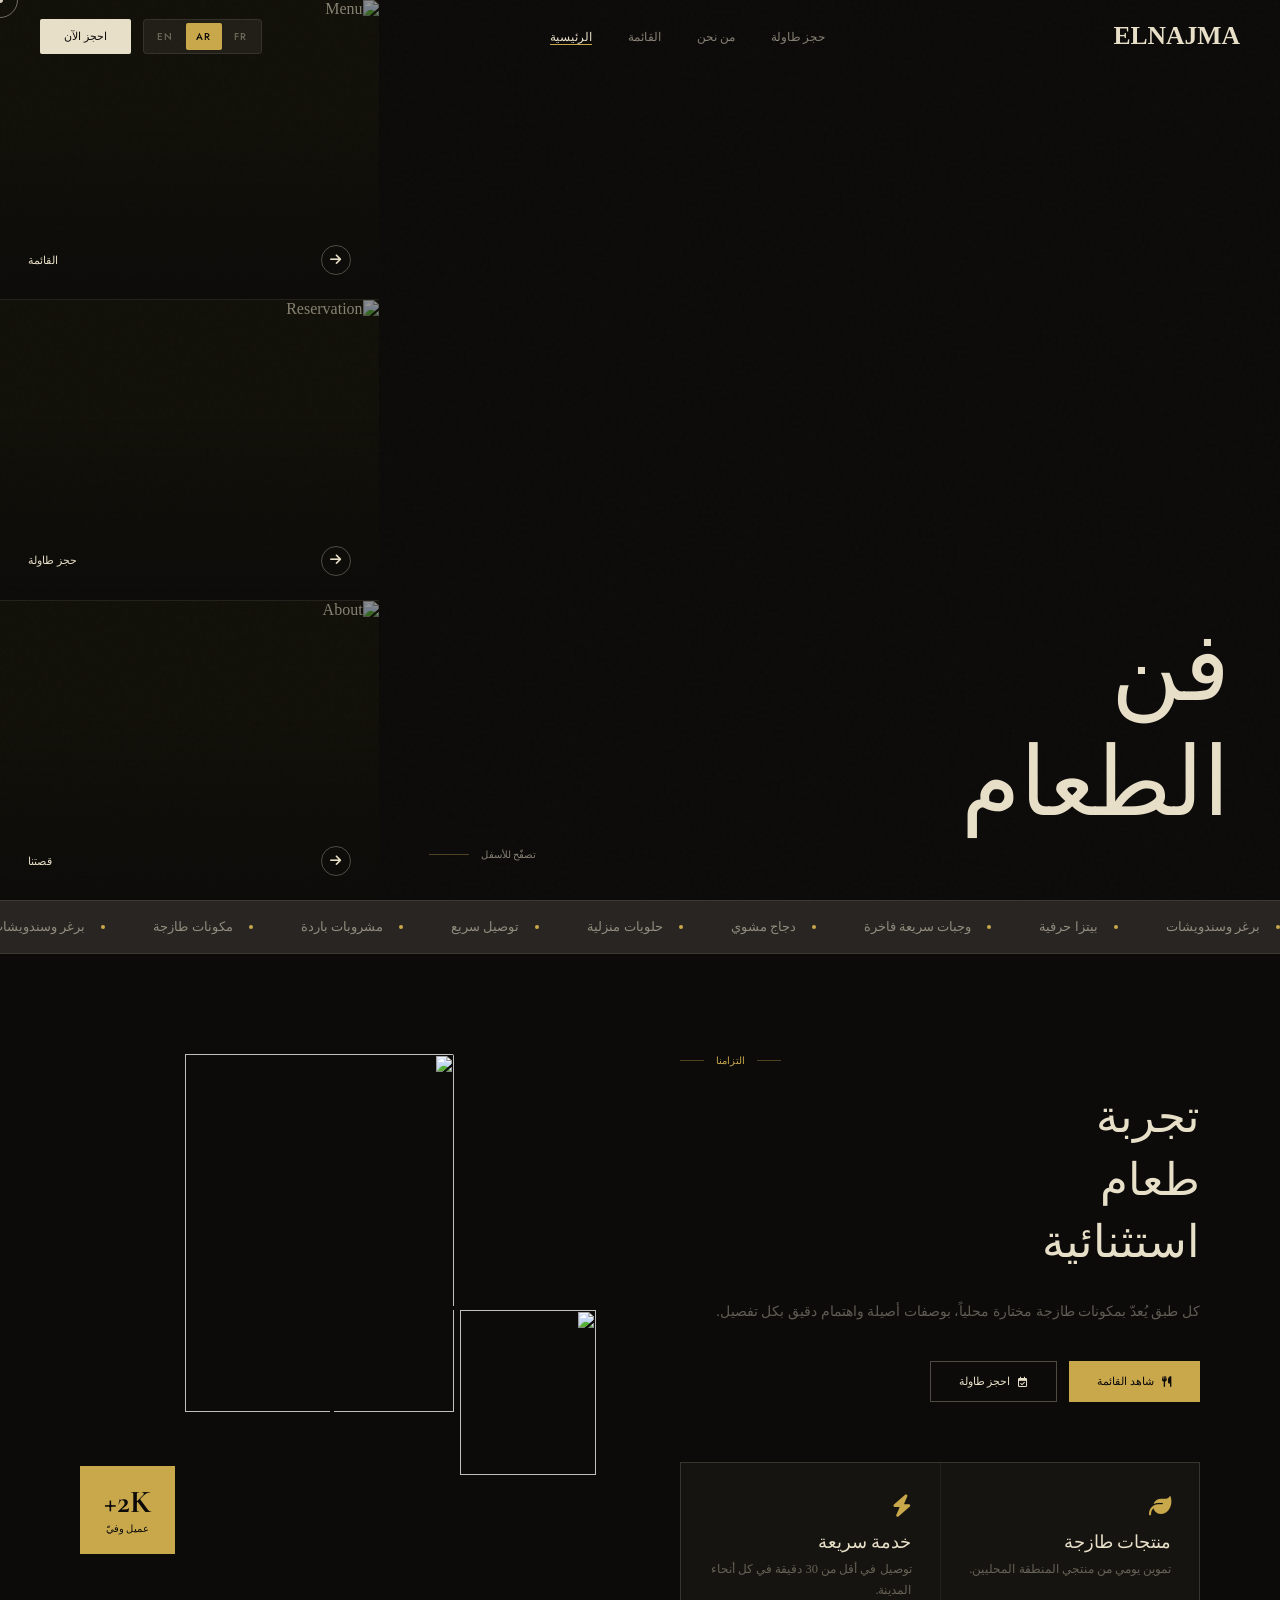
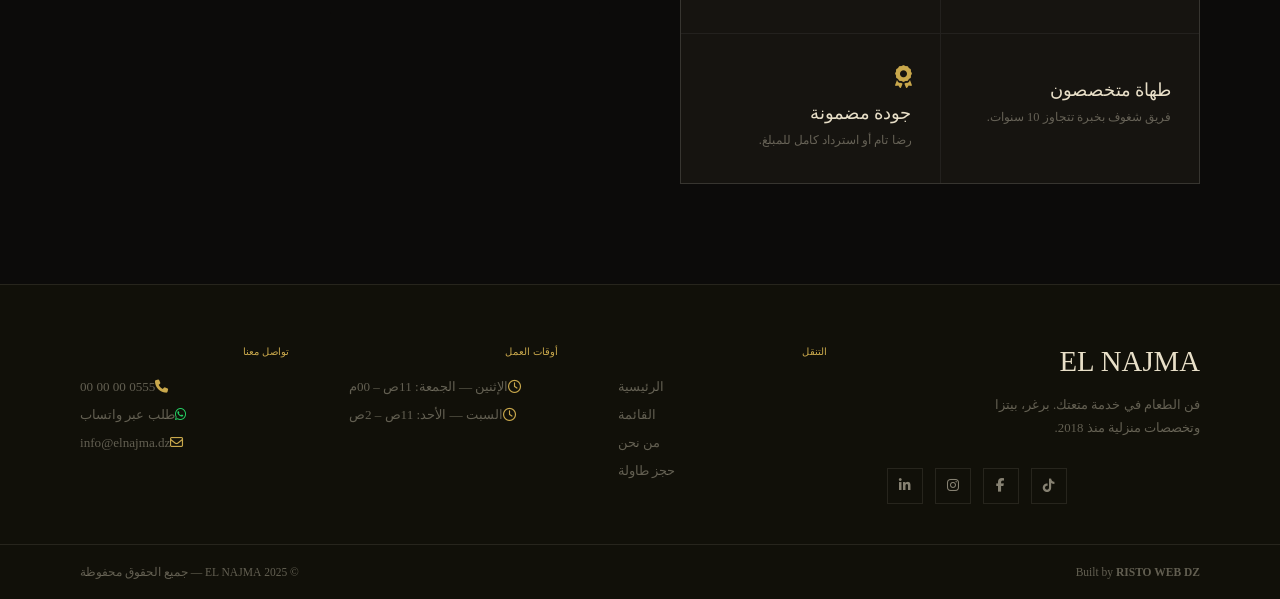
==== commit 4a16c704: "update: wach bedelt" ====
--- a/index.html
+++ b/index.html
@@ -216,15 +216,15 @@
   <div>
     <div class="footer-col-title" data-i18n="footer_contact">Contact</div>
     <ul class="footer-col-links">
-      <li><a href="tel:+213555000000"><i class="fa-solid fa-phone" style="margin-right:6px;color:var(--gold)"></i>0555 XX XX XX</a></li>
-      <li><a href="https://wa.me/213XXXXXXXXX" target="_blank"><i class="fa-brands fa-whatsapp" style="margin-right:6px;color:#25D366"></i><span data-i18n="footer_wa">Commande WhatsApp</span></a></li>
+      <li><a href="tel:+213555000000"><i class="fa-solid fa-phone" style="margin-right:6px;color:var(--gold)"></i>0555 00 00 00</a></li>
+      <li><a href="https://wa.me/213779906245" target="_blank"><i class="fa-brands fa-whatsapp" style="margin-right:6px;color:#25D366"></i><span data-i18n="footer_wa">Commande WhatsApp</span></a></li>
       <li><a href="mailto:info@elnajma.dz"><i class="fa-regular fa-envelope" style="margin-right:6px;color:var(--gold)"></i>info@elnajma.dz</a></li>
     </ul>
   </div>
 </footer>
 <div class="footer-bottom">
   <span class="footer-copy" data-i18n="footer_copy">© 2025 EL NAJMA — Tous droits réservés</span>
-  <span class="footer-copy">Built by <strong>AbdouX</strong></span>
+  <span class="footer-copy">Built by <strong>RISTO WEB DZ</strong></span>
 </div>
 
 <!-- Scripts -->
